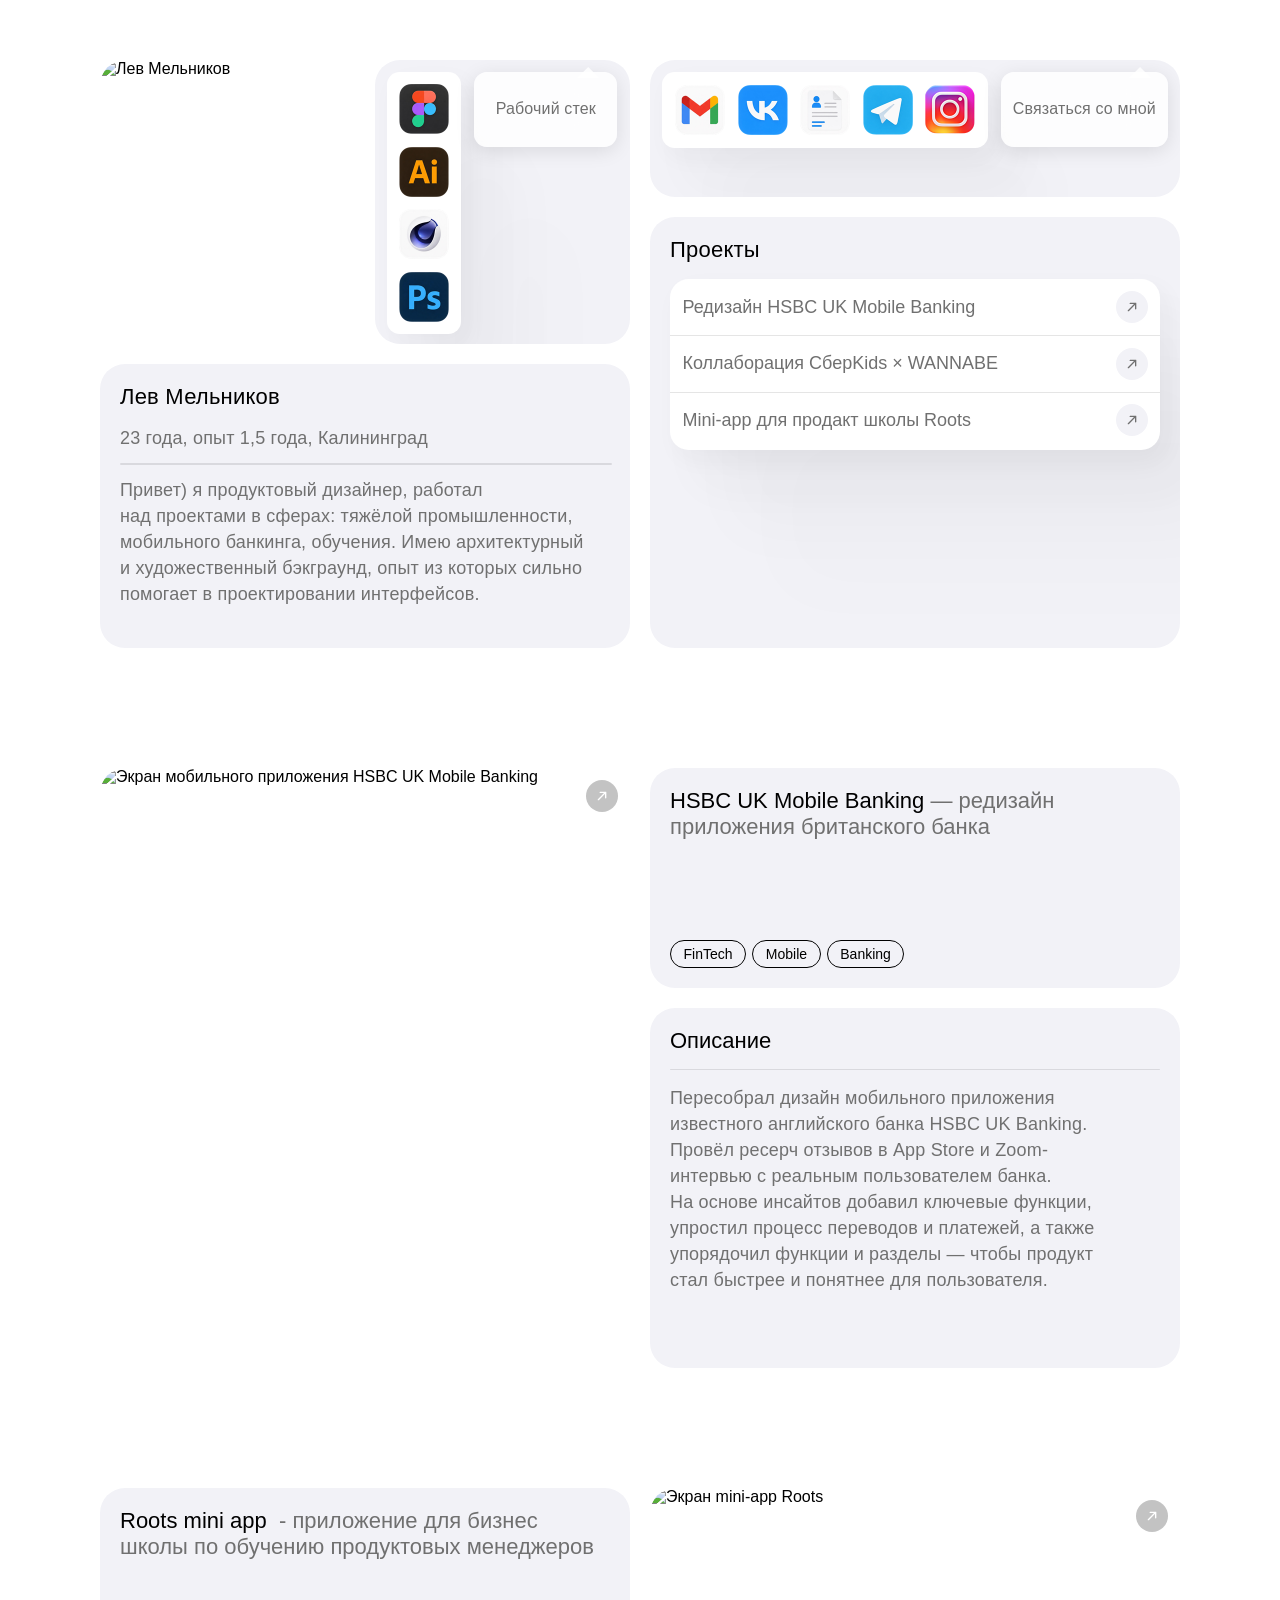
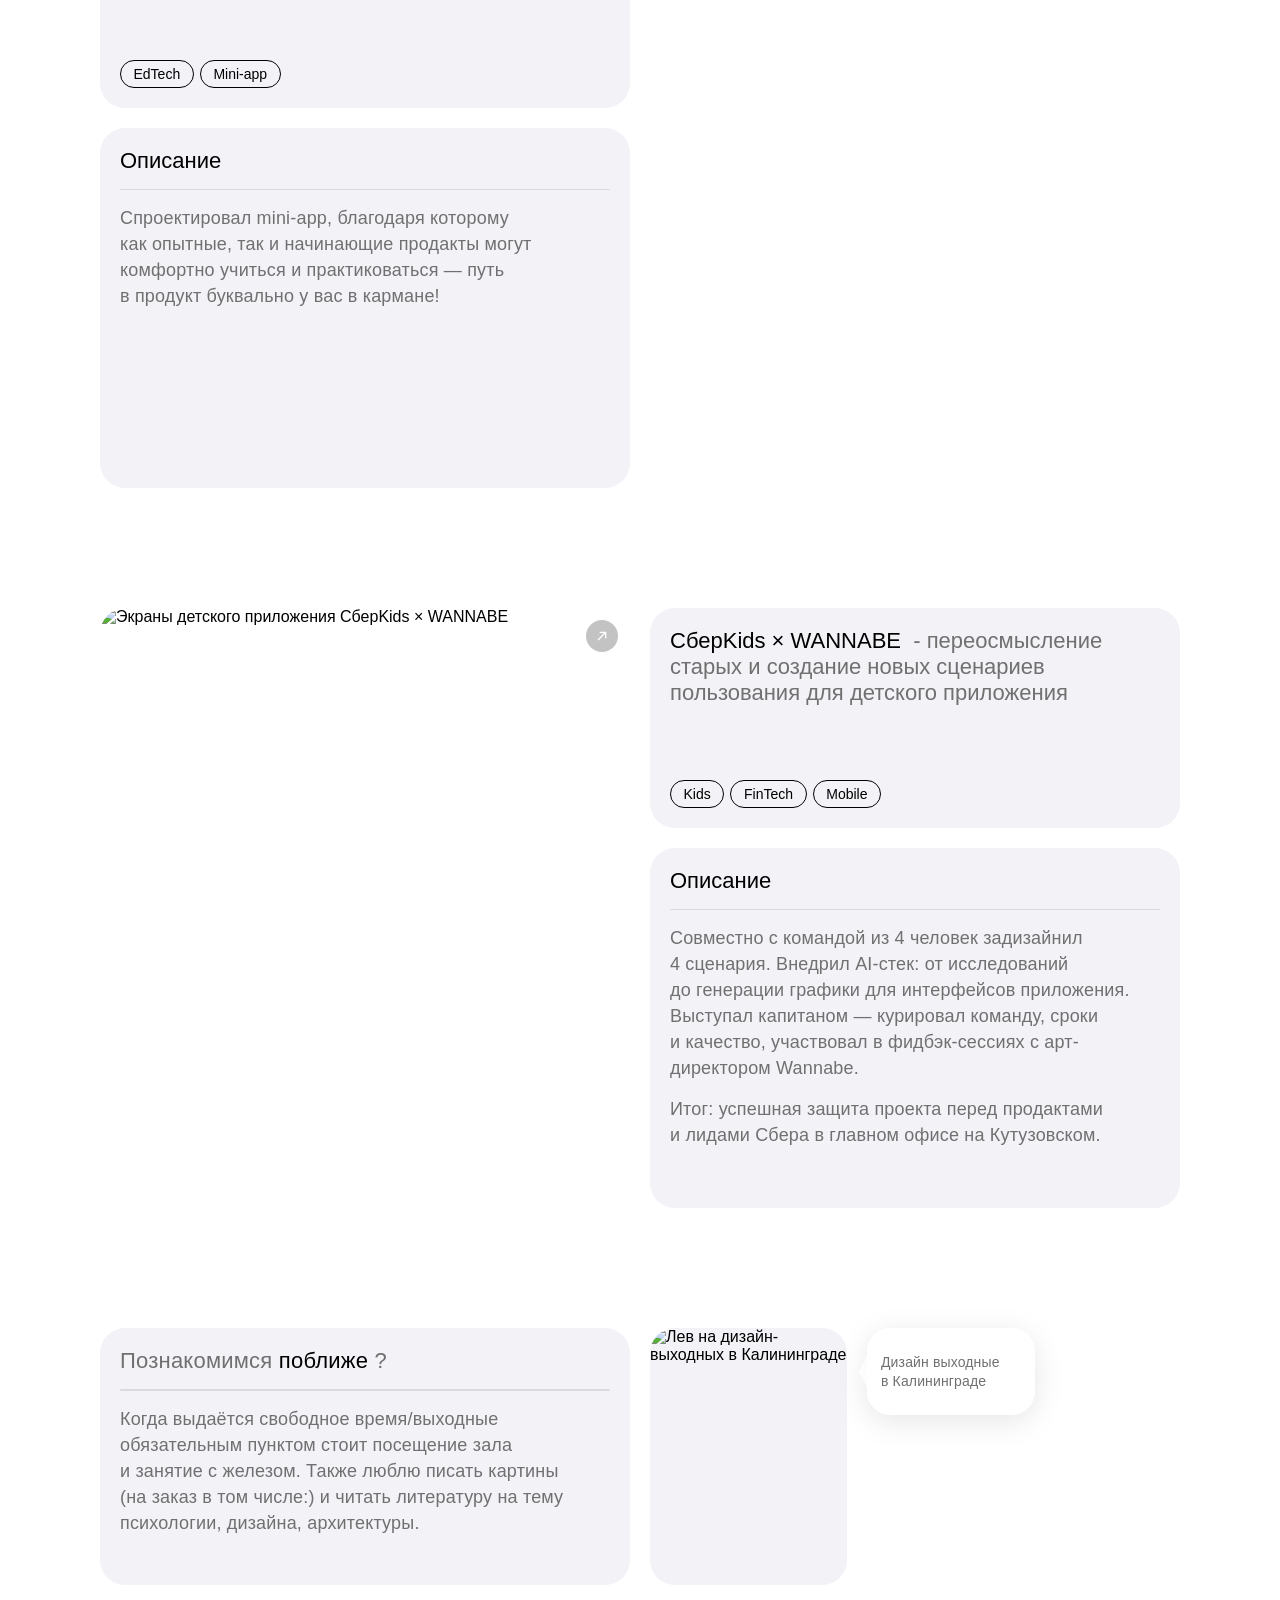
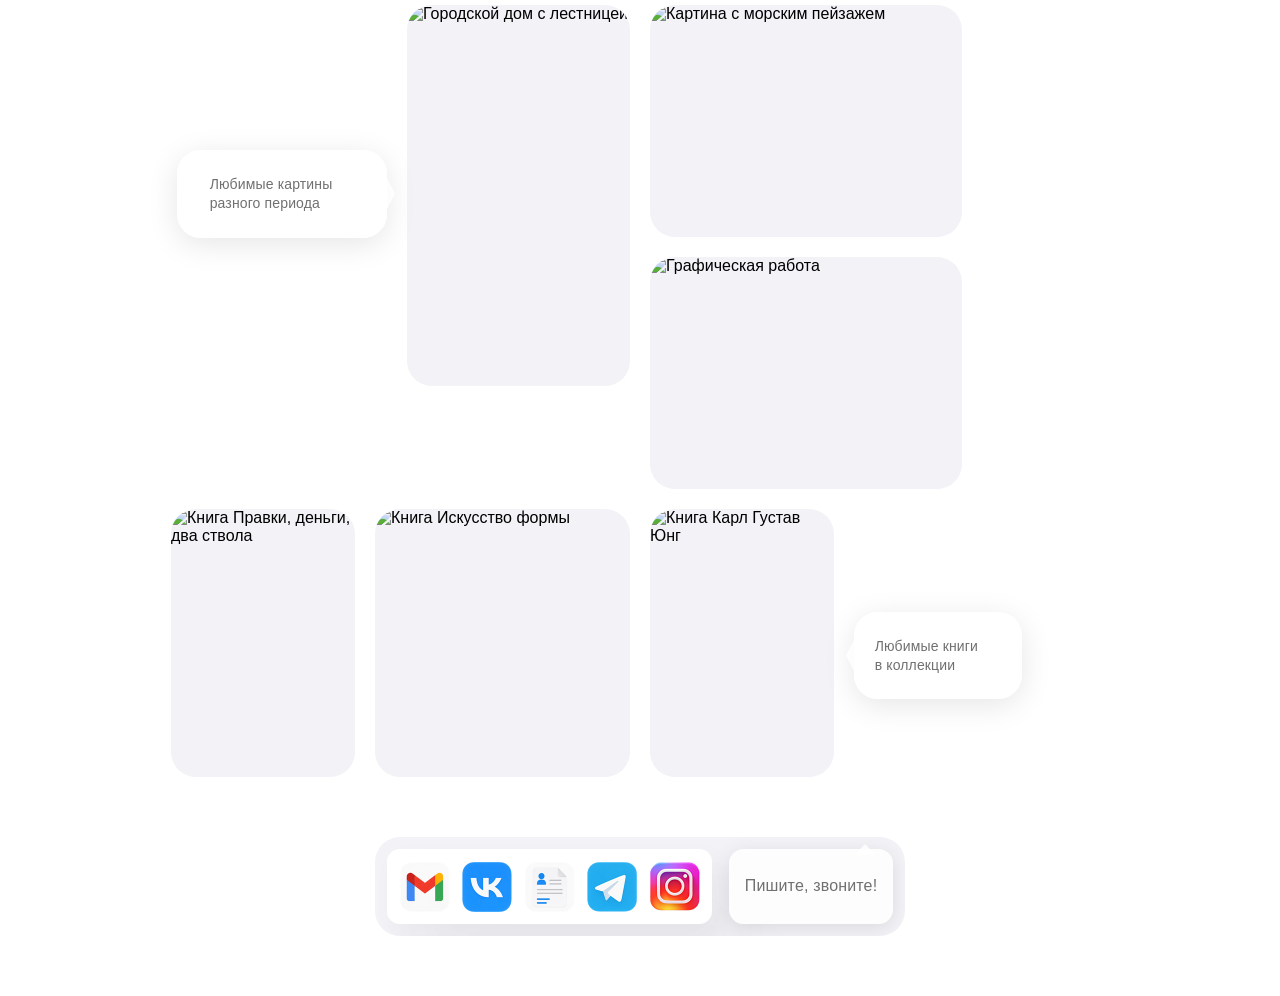
==== index.html @ 3c28c367 "Add files via upload" ====
<!doctype html>
<html lang="ru">
  <head>
    <meta charset="UTF-8" />
    <meta name="viewport" content="width=device-width, initial-scale=1.0" />
    <title>Portfolio</title>
    <link rel="stylesheet" href="styles.css?v=56" />
  </head>
  <body>
    <main class="page-shell">
      <section class="cv-block" aria-label="Главная секция портфолио">
        <div class="cv-column cv-column-left">
          <article class="photo-card" aria-label="Фото Льва Мельникова">
            <div class="photo-frame">
              <img
                src="assets/Imagemain.png"
                alt="Лев Мельников"
              />
            </div>
          </article>

          <article class="soft-card tools-card" aria-label="Рабочий стек">
            <div class="icon-stack shadow-card">
              <img class="icon-img" src="[data-uri]" alt="Figma" />
              <img class="icon-img" src="[data-uri]" alt="Adobe Illustrator" />
              <img class="icon-img" src="[data-uri]" alt="Cinema 4D" />
              <img class="icon-img" src="[data-uri]" alt="Adobe Photoshop" />
            </div>
            <div class="popover popover-tools">Рабочий стек</div>
          </article>

          <article class="soft-card bio-card">
            <h1>Лев Мельников</h1>
            <div class="bio-content">
              <p class="bio-meta">23 года, опыт 1,5 года, Калининград</p>
              <span class="divider" aria-hidden="true"></span>
              <p>
                Привет) я&nbsp;продуктовый дизайнер, работал над&nbsp;проектами
                в&nbsp;сферах: тяжёлой промышленности, мобильного банкинга,
                обучения. Имею архитектурный и&nbsp;художественный бэкграунд,
                опыт из&nbsp;которых сильно помогает в&nbsp;проектировании
                интерфейсов.
              </p>
            </div>
          </article>
        </div>

        <div class="cv-column cv-column-right">
          <article class="soft-card contacts-card" aria-label="Контакты">
            <div class="social-row shadow-card">
              <a
                class="sprite-icon sprite-gmail"
                href="https://mail.google.com/mail/u/1"
                aria-label="Gmail"
                target="_blank"
                rel="noopener noreferrer"
              >
                <img class="icon-img" src="[data-uri]" alt="" />
              </a>
              <a
                class="sprite-icon sprite-vk"
                href="https://vk.com/leonardofrozen2003"
                aria-label="VK"
                target="_blank"
                rel="noopener noreferrer"
              >
                <img class="icon-img" src="[data-uri]" alt="" />
              </a>
              <a
                class="sprite-icon sprite-cv"
                href="assets/lev-melnikov-cv.pdf?v=20260718-3"
                aria-label="CV"
                target="_blank"
                rel="noopener noreferrer"
              >
                <img class="icon-img" src="[data-uri]" alt="" />
              </a>
              <a
                class="sprite-icon sprite-telegram"
                href="https://t.me/LeonardoFrozen"
                aria-label="Telegram"
                target="_blank"
                rel="noopener noreferrer"
              >
                <img class="icon-img" src="[data-uri]" alt="" />
              </a>
              <a
                class="instagram-icon"
                href="https://www.instagram.com/leonardo_frozen03?igsh=MW1ka3NqbWczMG00eA%3D%3D&utm_source=qr"
                aria-label="Instagram"
                target="_blank"
                rel="noopener noreferrer"
              >
                <img class="icon-img" src="[data-uri]" alt="" />
              </a>
            </div>
            <div class="popover popover-contact">Связаться со мной</div>
          </article>

          <article class="soft-card projects-card">
            <h2>Проекты</h2>
            <div class="projects-list shadow-card">
              <a href="#project-hsbc" class="project-link">
                <span>Редизайн HSBC UK Mobile Banking</span>
                <span class="arrow-chip" aria-hidden="true">
                  <svg viewBox="0 0 24 24" focusable="false">
                    <path d="M8 16L16 8M10 8h6v6" />
                  </svg>
                </span>
              </a>
              <a href="#project-wannabe" class="project-link">
                <span>Коллаборация СберKids × WANNABE</span>
                <span class="arrow-chip" aria-hidden="true">
                  <svg viewBox="0 0 24 24" focusable="false">
                    <path d="M8 16L16 8M10 8h6v6" />
                  </svg>
                </span>
              </a>
              <a href="#project-roots" class="project-link">
                <span>Mini-app для продакт школы Roots</span>
                <span class="arrow-chip" aria-hidden="true">
                  <svg viewBox="0 0 24 24" focusable="false">
                    <path d="M8 16L16 8M10 8h6v6" />
                  </svg>
                </span>
              </a>
            </div>
          </article>
        </div>
      </section>

      <section class="project-block" id="project-hsbc" aria-label="Проект HSBC UK Mobile Banking">
        <a
          class="project-visual"
          href="https://www.behance.net/gallery/237575793/UXUI-design-for-mobile-banking-app"
          aria-label="Открыть проект HSBC UK Mobile Banking"
          target="_blank"
          rel="noopener noreferrer"
        >
          <img
            src="assets/image%20product%201.png"
            alt="Экран мобильного приложения HSBC UK Mobile Banking"
          />
          <span class="project-open-chip" aria-hidden="true">
            <svg viewBox="0 0 24 24" focusable="false">
              <path d="M8 16L16 8M10 8h6v6" />
            </svg>
          </span>
        </a>

        <div class="project-info-column">
          <article class="soft-card project-summary-card">
            <h2>
              <span>HSBC UK Mobile Banking</span>
              <span> — редизайн приложения британского банка</span>
            </h2>
            <div class="project-tags" aria-label="Категории проекта">
              <span>FinTech</span>
              <span>Mobile</span>
              <span>Banking</span>
            </div>
          </article>

          <article class="soft-card project-description-card">
            <h2>Описание</h2>
            <span class="divider" aria-hidden="true"></span>
            <p>
              Пересобрал дизайн мобильного приложения известного английского
              банка HSBC UK Banking. Провёл ресерч отзывов в&nbsp;App Store
              и&nbsp;Zoom-интервью с&nbsp;реальным пользователем банка.
              На&nbsp;основе инсайтов добавил ключевые функции, упростил
              процесс переводов и&nbsp;платежей, а&nbsp;также упорядочил
              функции и&nbsp;разделы&nbsp;— чтобы&nbsp;продукт стал быстрее
              и&nbsp;понятнее для&nbsp;пользователя.
            </p>
          </article>
        </div>
      </section>

      <section class="project-block project-block-reversed" id="project-roots" aria-label="Проект Roots mini app">
        <div class="project-info-column">
          <article class="soft-card project-summary-card">
            <h2>
              <span>Roots mini app</span>
              <span>&nbsp;- приложение для&nbsp;бизнес школы по&nbsp;обучению продуктовых менеджеров</span>
            </h2>
            <div class="project-tags" aria-label="Категории проекта">
              <span>EdTech</span>
              <span>Mini-app</span>
            </div>
          </article>

          <article class="soft-card project-description-card">
            <h2>Описание</h2>
            <span class="divider" aria-hidden="true"></span>
            <p>
              Спроектировал mini-app, благодаря которому как&nbsp;опытные,
              так&nbsp;и&nbsp;начинающие продакты могут комфортно учиться
              и&nbsp;практиковаться&nbsp;— путь в&nbsp;продукт буквально
              у&nbsp;вас в&nbsp;кармане!
            </p>
          </article>
        </div>

        <a
          class="project-visual"
          href="roots-project.html"
          aria-label="Открыть проект Roots mini app"
          target="_blank"
          rel="noopener noreferrer"
        >
          <img
            src="assets/image%20product%202.png"
            alt="Экран mini-app Roots"
          />
          <span class="project-open-chip" aria-hidden="true">
            <svg viewBox="0 0 24 24" focusable="false">
              <path d="M8 16L16 8M10 8h6v6" />
            </svg>
          </span>
        </a>
      </section>

      <section class="project-block" id="project-wannabe" aria-label="Проект СберKids × WANNABE">
        <a
          class="project-visual project-visual-cropped"
          href="https://www.behance.net/gallery/248340277/Prodlenka-II-sberKids"
          aria-label="Открыть проект СберKids × WANNABE"
          target="_blank"
          rel="noopener noreferrer"
        >
          <img
            src="assets/image%20product%203.png"
            alt="Экраны детского приложения СберKids × WANNABE"
          />
          <span class="project-open-chip" aria-hidden="true">
            <svg viewBox="0 0 24 24" focusable="false">
              <path d="M8 16L16 8M10 8h6v6" />
            </svg>
          </span>
        </a>

        <div class="project-info-column">
          <article class="soft-card project-summary-card">
            <h2>
              <span>СберKids × WANNABE</span>
              <span>&nbsp;- переосмысление старых и&nbsp;создание новых сценариев пользования для&nbsp;детского приложения</span>
            </h2>
            <div class="project-tags" aria-label="Категории проекта">
              <span>Kids</span>
              <span>FinTech</span>
              <span>Mobile</span>
            </div>
          </article>

          <article class="soft-card project-description-card project-description-card-wide">
            <h2>Описание</h2>
            <span class="divider" aria-hidden="true"></span>
            <p>
              Совместно с&nbsp;командой из&nbsp;4&nbsp;человек задизайнил
              4&nbsp;сценария. Внедрил AI-стек: от&nbsp;исследований
              до&nbsp;генерации графики для&nbsp;интерфейсов приложения.
              Выступал капитаном&nbsp;— курировал команду, сроки
              и&nbsp;качество, участвовал в&nbsp;фидбэк-сессиях
              с&nbsp;арт-директором Wannabe.
            </p>
            <p>
              Итог: успешная защита проекта перед&nbsp;продактами
              и&nbsp;лидами Сбера в&nbsp;главном офисе на&nbsp;Кутузовском.
            </p>
          </article>
        </div>
      </section>

      <section class="about-block" aria-label="Обо мне">
        <article class="soft-card about-text-card">
          <h2>
            <span>Познакомимся </span><span>поближе</span><span> ?</span>
          </h2>
          <span class="divider" aria-hidden="true"></span>
          <p>
            Когда выдаётся свободное время/выходные обязательным пунктом стоит
            посещение зала и&nbsp;занятие с&nbsp;железом. Также&nbsp;люблю
            писать картины (на&nbsp;заказ в&nbsp;том&nbsp;числе:) и&nbsp;читать
            литературу на&nbsp;тему психологии, дизайна, архитектуры.
          </p>
        </article>

        <figure class="about-photo about-photo-event">
          <img
            src="assets/image1.png"
            alt="Лев на дизайн-выходных в Калининграде"
          />
        </figure>
        <figure class="about-photo about-photo-book-orange">
          <img
            src="assets/image7.png"
            alt="Книга Правки, деньги, два ствола"
          />
        </figure>
        <figure class="about-photo about-photo-book-jung">
          <img
            src="assets/image5.png"
            alt="Книга Карл Густав Юнг"
          />
        </figure>
        <figure class="about-photo about-photo-book-form">
          <img
            src="assets/image6.png"
            alt="Книга Искусство формы"
          />
        </figure>
        <figure class="about-photo about-photo-painting-blue">
          <img
            src="assets/image3.png"
            alt="Картина с морским пейзажем"
          />
        </figure>
        <figure class="about-photo about-photo-drawing">
          <img
            src="assets/image4.png"
            alt="Графическая работа"
          />
        </figure>
        <figure class="about-photo about-photo-house">
          <img
            src="assets/image2.png"
            alt="Городской дом с лестницей"
          />
        </figure>

        <div class="about-callout about-callout-event">
          <p>Дизайн выходные</p>
          <p>в&nbsp;Калининграде</p>
        </div>
        <div class="about-callout about-callout-paintings">
          <p>Любимые картины</p>
          <p>разного периода</p>
        </div>
        <div class="about-callout about-callout-books">
          <p>Любимые книги</p>
          <p>в&nbsp;коллекции</p>
        </div>

        <div class="about-contact-bar soft-card">
          <div class="about-social-row shadow-card">
            <a
              class="sprite-icon sprite-gmail"
              href="https://mail.google.com/mail/u/1"
              aria-label="Gmail"
              target="_blank"
              rel="noopener noreferrer"
            >
              <img class="icon-img" src="[data-uri]" alt="" />
            </a>
            <a
              class="sprite-icon sprite-vk"
              href="https://vk.com/leonardofrozen2003"
              aria-label="VK"
              target="_blank"
              rel="noopener noreferrer"
            >
              <img class="icon-img" src="[data-uri]" alt="" />
            </a>
            <a
              class="sprite-icon sprite-cv"
              href="assets/lev-melnikov-cv.pdf?v=20260718-3"
              aria-label="CV"
              target="_blank"
              rel="noopener noreferrer"
            >
              <img class="icon-img" src="[data-uri]" alt="" />
            </a>
            <a
              class="sprite-icon sprite-telegram"
              href="https://t.me/LeonardoFrozen"
              aria-label="Telegram"
              target="_blank"
              rel="noopener noreferrer"
            >
              <img class="icon-img" src="[data-uri]" alt="" />
            </a>
            <a
              class="instagram-icon"
              href="https://www.instagram.com/leonardo_frozen03?igsh=MW1ka3NqbWczMG00eA%3D%3D&utm_source=qr"
              aria-label="Instagram"
              target="_blank"
              rel="noopener noreferrer"
            >
              <img class="icon-img" src="[data-uri]" alt="" />
            </a>
          </div>
          <div class="popover about-contact-popover">Пишите, звоните!</div>
        </div>
      </section>
    </main>
  </body>
</html>
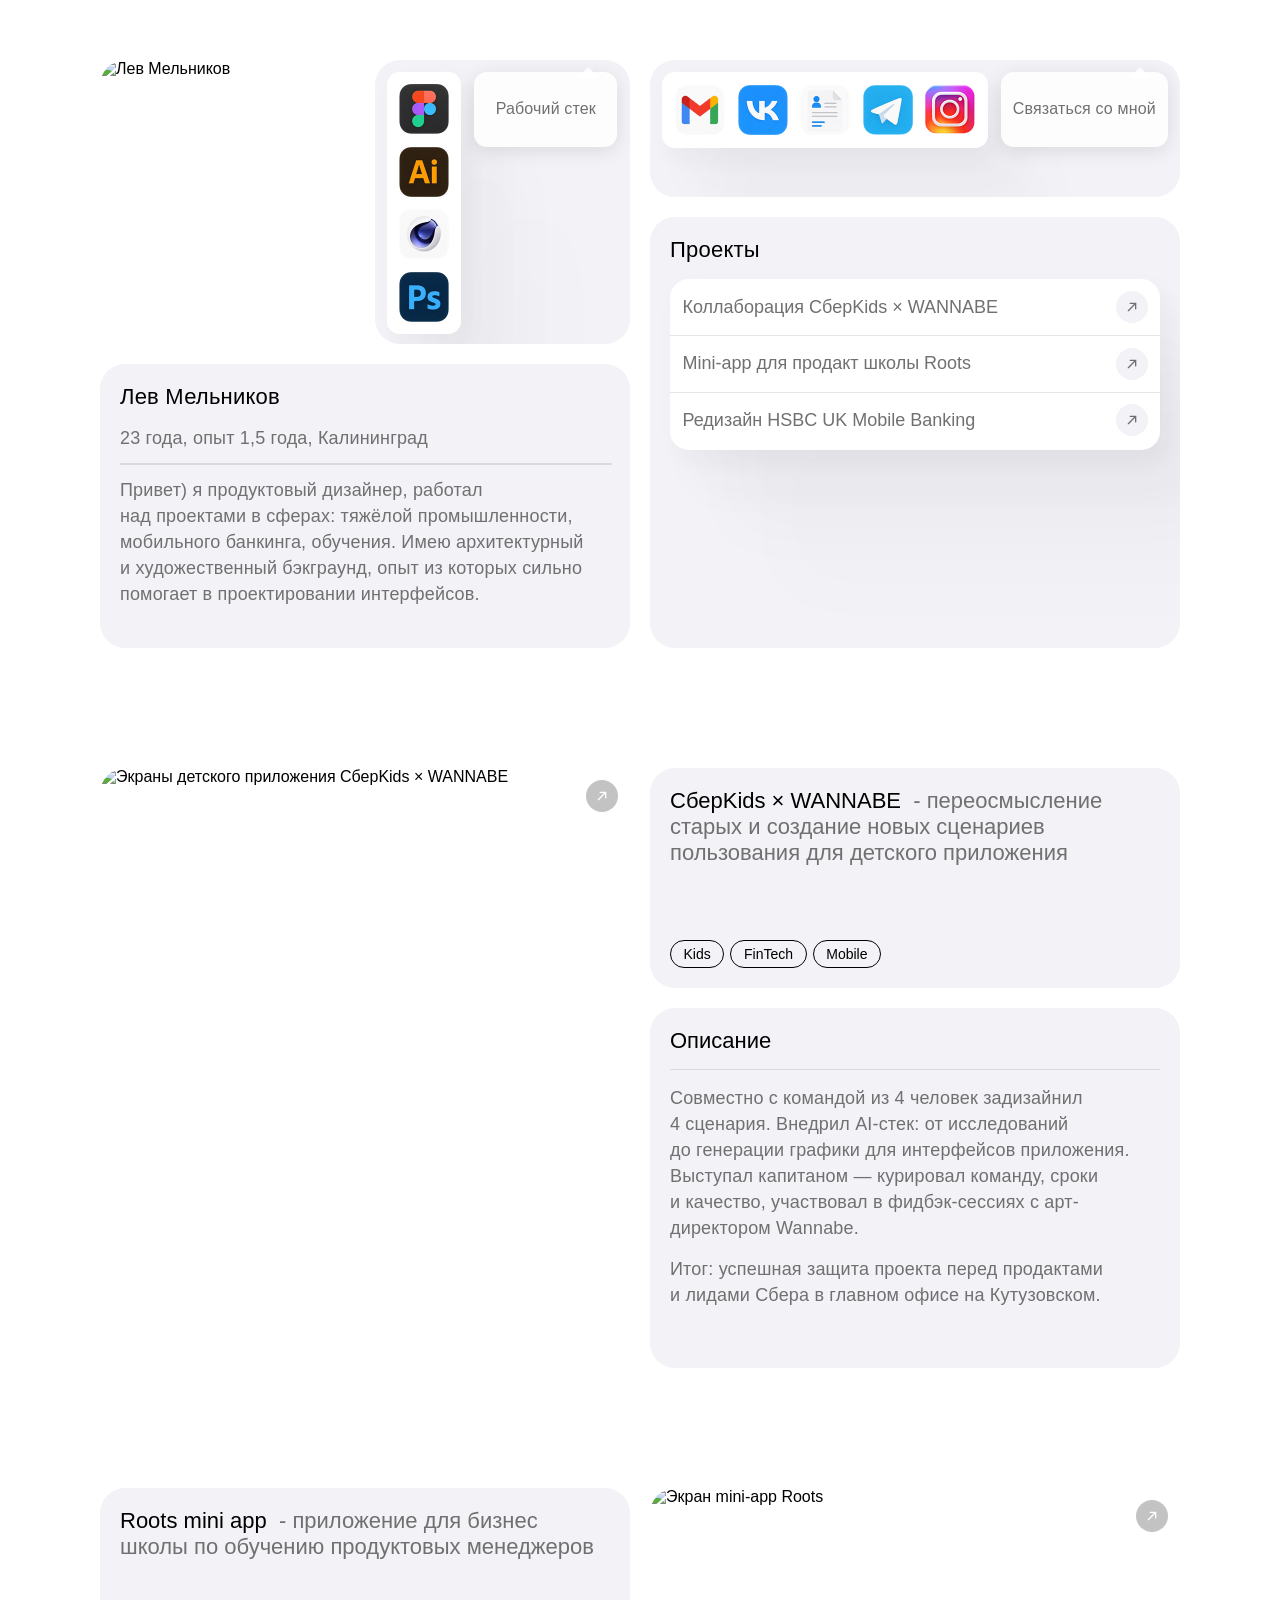
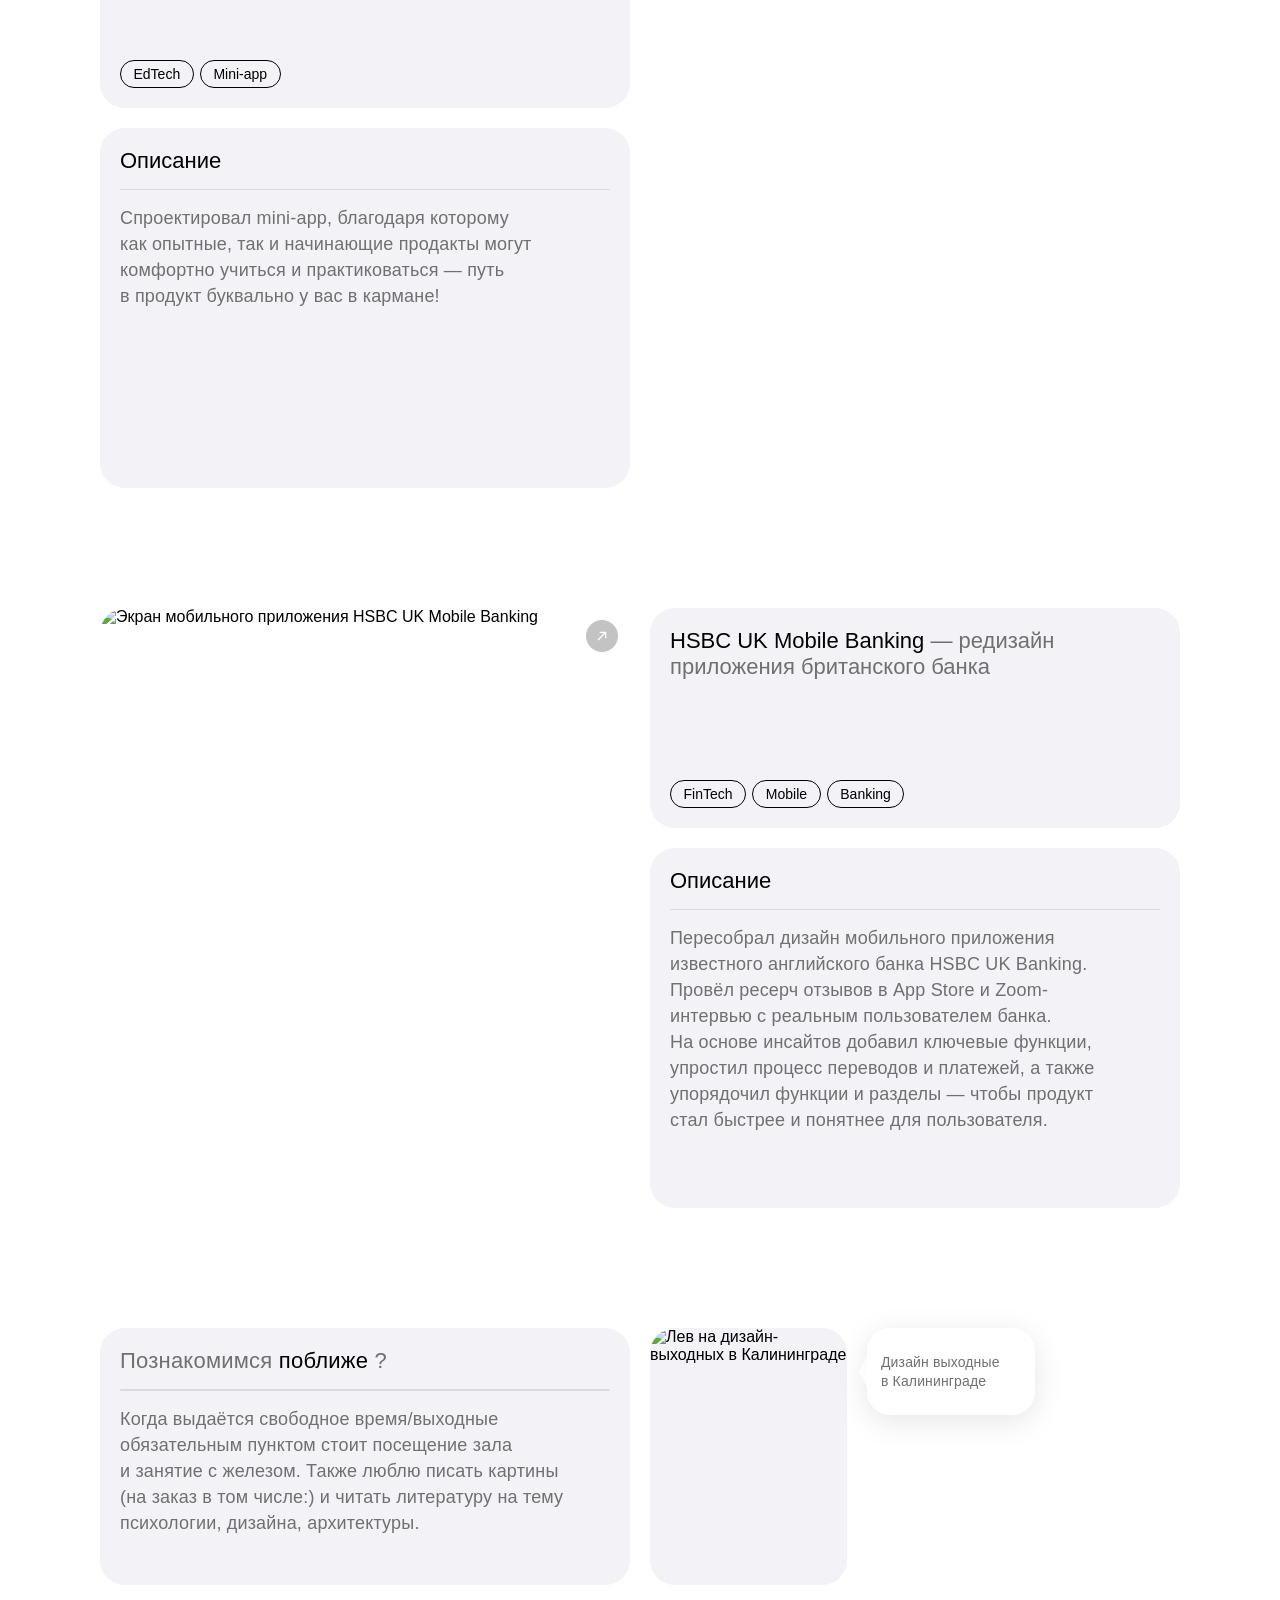
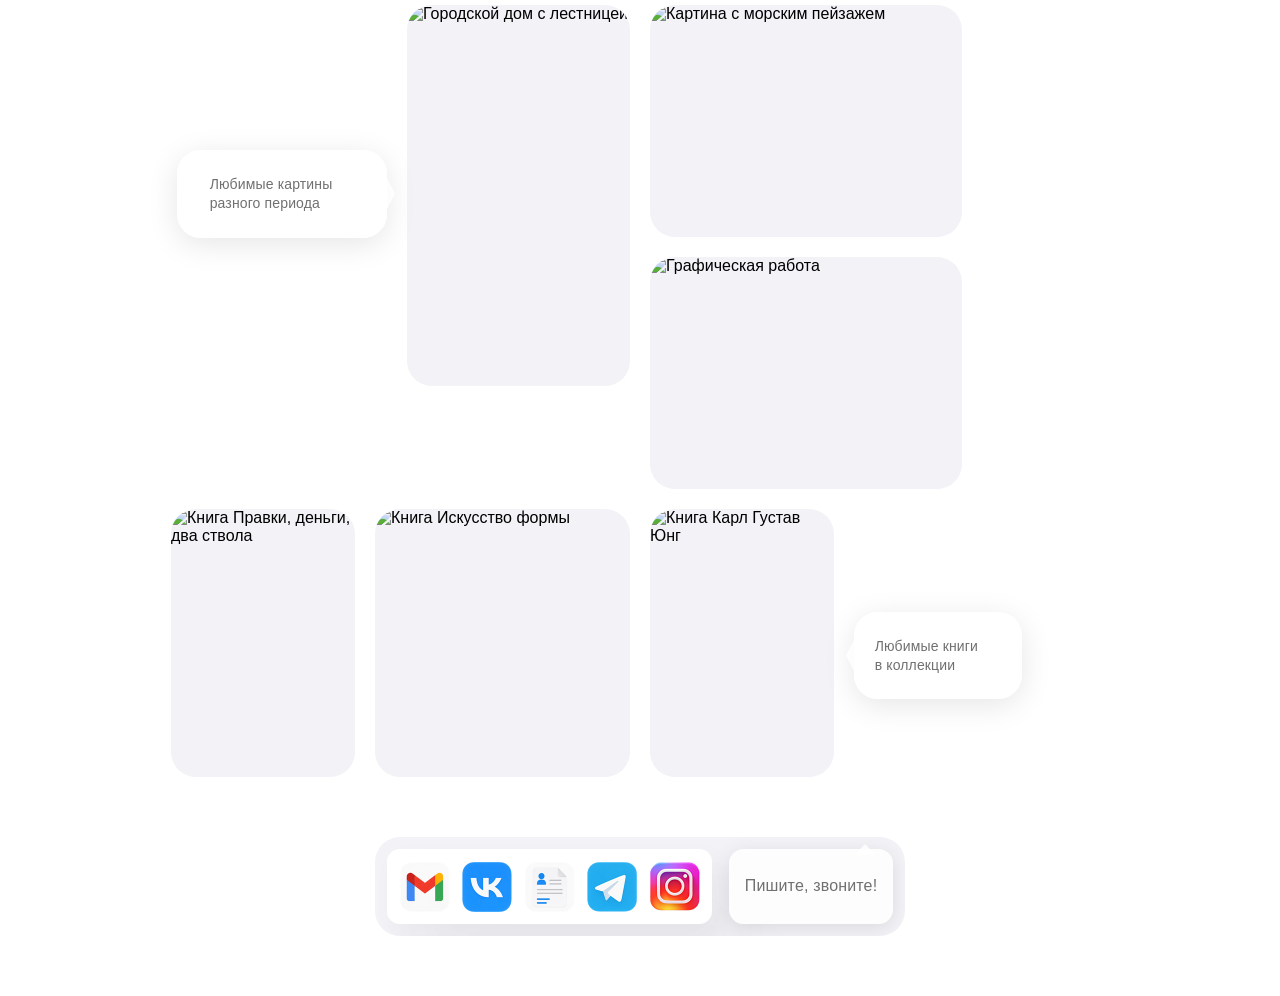
==== commit 1e5890b8: "Add files via upload" ====
--- a/index.html
+++ b/index.html
@@ -68,7 +68,7 @@
               </a>
               <a
                 class="sprite-icon sprite-cv"
-                href="assets/lev-melnikov-cv.pdf?v=20260718-3"
+                href="assets/lev-melnikov-cv.pdf?v=20260720-1"
                 aria-label="CV"
                 target="_blank"
                 rel="noopener noreferrer"
@@ -100,6 +100,22 @@
           <article class="soft-card projects-card">
             <h2>Проекты</h2>
             <div class="projects-list shadow-card">
+              <a href="#project-wannabe" class="project-link">
+                <span>Коллаборация СберKids × WANNABE</span>
+                <span class="arrow-chip" aria-hidden="true">
+                  <svg viewBox="0 0 24 24" focusable="false">
+                    <path d="M8 16L16 8M10 8h6v6" />
+                  </svg>
+                </span>
+              </a>
+              <a href="#project-roots" class="project-link">
+                <span>Mini-app для продакт школы Roots</span>
+                <span class="arrow-chip" aria-hidden="true">
+                  <svg viewBox="0 0 24 24" focusable="false">
+                    <path d="M8 16L16 8M10 8h6v6" />
+                  </svg>
+                </span>
+              </a>
               <a href="#project-hsbc" class="project-link">
                 <span>Редизайн HSBC UK Mobile Banking</span>
                 <span class="arrow-chip" aria-hidden="true">
@@ -108,117 +124,9 @@
                   </svg>
                 </span>
               </a>
-              <a href="#project-wannabe" class="project-link">
-                <span>Коллаборация СберKids × WANNABE</span>
-                <span class="arrow-chip" aria-hidden="true">
-                  <svg viewBox="0 0 24 24" focusable="false">
-                    <path d="M8 16L16 8M10 8h6v6" />
-                  </svg>
-                </span>
-              </a>
-              <a href="#project-roots" class="project-link">
-                <span>Mini-app для продакт школы Roots</span>
-                <span class="arrow-chip" aria-hidden="true">
-                  <svg viewBox="0 0 24 24" focusable="false">
-                    <path d="M8 16L16 8M10 8h6v6" />
-                  </svg>
-                </span>
-              </a>
-            </div>
-          </article>
-        </div>
-      </section>
-
-      <section class="project-block" id="project-hsbc" aria-label="Проект HSBC UK Mobile Banking">
-        <a
-          class="project-visual"
-          href="https://www.behance.net/gallery/237575793/UXUI-design-for-mobile-banking-app"
-          aria-label="Открыть проект HSBC UK Mobile Banking"
-          target="_blank"
-          rel="noopener noreferrer"
-        >
-          <img
-            src="assets/image%20product%201.png"
-            alt="Экран мобильного приложения HSBC UK Mobile Banking"
-          />
-          <span class="project-open-chip" aria-hidden="true">
-            <svg viewBox="0 0 24 24" focusable="false">
-              <path d="M8 16L16 8M10 8h6v6" />
-            </svg>
-          </span>
-        </a>
-
-        <div class="project-info-column">
-          <article class="soft-card project-summary-card">
-            <h2>
-              <span>HSBC UK Mobile Banking</span>
-              <span> — редизайн приложения британского банка</span>
-            </h2>
-            <div class="project-tags" aria-label="Категории проекта">
-              <span>FinTech</span>
-              <span>Mobile</span>
-              <span>Banking</span>
-            </div>
-          </article>
-
-          <article class="soft-card project-description-card">
-            <h2>Описание</h2>
-            <span class="divider" aria-hidden="true"></span>
-            <p>
-              Пересобрал дизайн мобильного приложения известного английского
-              банка HSBC UK Banking. Провёл ресерч отзывов в&nbsp;App Store
-              и&nbsp;Zoom-интервью с&nbsp;реальным пользователем банка.
-              На&nbsp;основе инсайтов добавил ключевые функции, упростил
-              процесс переводов и&nbsp;платежей, а&nbsp;также упорядочил
-              функции и&nbsp;разделы&nbsp;— чтобы&nbsp;продукт стал быстрее
-              и&nbsp;понятнее для&nbsp;пользователя.
-            </p>
-          </article>
-        </div>
-      </section>
-
-      <section class="project-block project-block-reversed" id="project-roots" aria-label="Проект Roots mini app">
-        <div class="project-info-column">
-          <article class="soft-card project-summary-card">
-            <h2>
-              <span>Roots mini app</span>
-              <span>&nbsp;- приложение для&nbsp;бизнес школы по&nbsp;обучению продуктовых менеджеров</span>
-            </h2>
-            <div class="project-tags" aria-label="Категории проекта">
-              <span>EdTech</span>
-              <span>Mini-app</span>
-            </div>
-          </article>
-
-          <article class="soft-card project-description-card">
-            <h2>Описание</h2>
-            <span class="divider" aria-hidden="true"></span>
-            <p>
-              Спроектировал mini-app, благодаря которому как&nbsp;опытные,
-              так&nbsp;и&nbsp;начинающие продакты могут комфортно учиться
-              и&nbsp;практиковаться&nbsp;— путь в&nbsp;продукт буквально
-              у&nbsp;вас в&nbsp;кармане!
-            </p>
-          </article>
-        </div>
-
-        <a
-          class="project-visual"
-          href="roots-project.html"
-          aria-label="Открыть проект Roots mini app"
-          target="_blank"
-          rel="noopener noreferrer"
-        >
-          <img
-            src="assets/image%20product%202.png"
-            alt="Экран mini-app Roots"
-          />
-          <span class="project-open-chip" aria-hidden="true">
-            <svg viewBox="0 0 24 24" focusable="false">
-              <path d="M8 16L16 8M10 8h6v6" />
-            </svg>
-          </span>
-        </a>
+            </div>
+          </article>
+        </div>
       </section>
 
       <section class="project-block" id="project-wannabe" aria-label="Проект СберKids × WANNABE">
@@ -272,6 +180,98 @@
         </div>
       </section>
 
+      <section class="project-block project-block-reversed" id="project-roots" aria-label="Проект Roots mini app">
+        <div class="project-info-column">
+          <article class="soft-card project-summary-card">
+            <h2>
+              <span>Roots mini app</span>
+              <span>&nbsp;- приложение для&nbsp;бизнес школы по&nbsp;обучению продуктовых менеджеров</span>
+            </h2>
+            <div class="project-tags" aria-label="Категории проекта">
+              <span>EdTech</span>
+              <span>Mini-app</span>
+            </div>
+          </article>
+
+          <article class="soft-card project-description-card">
+            <h2>Описание</h2>
+            <span class="divider" aria-hidden="true"></span>
+            <p>
+              Спроектировал mini-app, благодаря которому как&nbsp;опытные,
+              так&nbsp;и&nbsp;начинающие продакты могут комфортно учиться
+              и&nbsp;практиковаться&nbsp;— путь в&nbsp;продукт буквально
+              у&nbsp;вас в&nbsp;кармане!
+            </p>
+          </article>
+        </div>
+
+        <a
+          class="project-visual"
+          href="roots-project.html"
+          aria-label="Открыть проект Roots mini app"
+          target="_blank"
+          rel="noopener noreferrer"
+        >
+          <img
+            src="assets/image%20product%202.png"
+            alt="Экран mini-app Roots"
+          />
+          <span class="project-open-chip" aria-hidden="true">
+            <svg viewBox="0 0 24 24" focusable="false">
+              <path d="M8 16L16 8M10 8h6v6" />
+            </svg>
+          </span>
+        </a>
+      </section>
+
+      <section class="project-block" id="project-hsbc" aria-label="Проект HSBC UK Mobile Banking">
+        <a
+          class="project-visual"
+          href="https://www.behance.net/gallery/237575793/UXUI-design-for-mobile-banking-app"
+          aria-label="Открыть проект HSBC UK Mobile Banking"
+          target="_blank"
+          rel="noopener noreferrer"
+        >
+          <img
+            src="assets/image%20product%201.png"
+            alt="Экран мобильного приложения HSBC UK Mobile Banking"
+          />
+          <span class="project-open-chip" aria-hidden="true">
+            <svg viewBox="0 0 24 24" focusable="false">
+              <path d="M8 16L16 8M10 8h6v6" />
+            </svg>
+          </span>
+        </a>
+
+        <div class="project-info-column">
+          <article class="soft-card project-summary-card">
+            <h2>
+              <span>HSBC UK Mobile Banking</span>
+              <span> — редизайн приложения британского банка</span>
+            </h2>
+            <div class="project-tags" aria-label="Категории проекта">
+              <span>FinTech</span>
+              <span>Mobile</span>
+              <span>Banking</span>
+            </div>
+          </article>
+
+          <article class="soft-card project-description-card">
+            <h2>Описание</h2>
+            <span class="divider" aria-hidden="true"></span>
+            <p>
+              Пересобрал дизайн мобильного приложения известного английского
+              банка HSBC UK Banking. Провёл ресерч отзывов в&nbsp;App Store
+              и&nbsp;Zoom-интервью с&nbsp;реальным пользователем банка.
+              На&nbsp;основе инсайтов добавил ключевые функции, упростил
+              процесс переводов и&nbsp;платежей, а&nbsp;также упорядочил
+              функции и&nbsp;разделы&nbsp;— чтобы&nbsp;продукт стал быстрее
+              и&nbsp;понятнее для&nbsp;пользователя.
+            </p>
+          </article>
+        </div>
+      </section>
+
       <section class="about-block" aria-label="Обо мне">
         <article class="soft-card about-text-card">
           <h2>
@@ -364,7 +364,7 @@
             </a>
             <a
               class="sprite-icon sprite-cv"
-              href="assets/lev-melnikov-cv.pdf?v=20260718-3"
+              href="assets/lev-melnikov-cv.pdf?v=20260720-1"
               aria-label="CV"
               target="_blank"
               rel="noopener noreferrer"
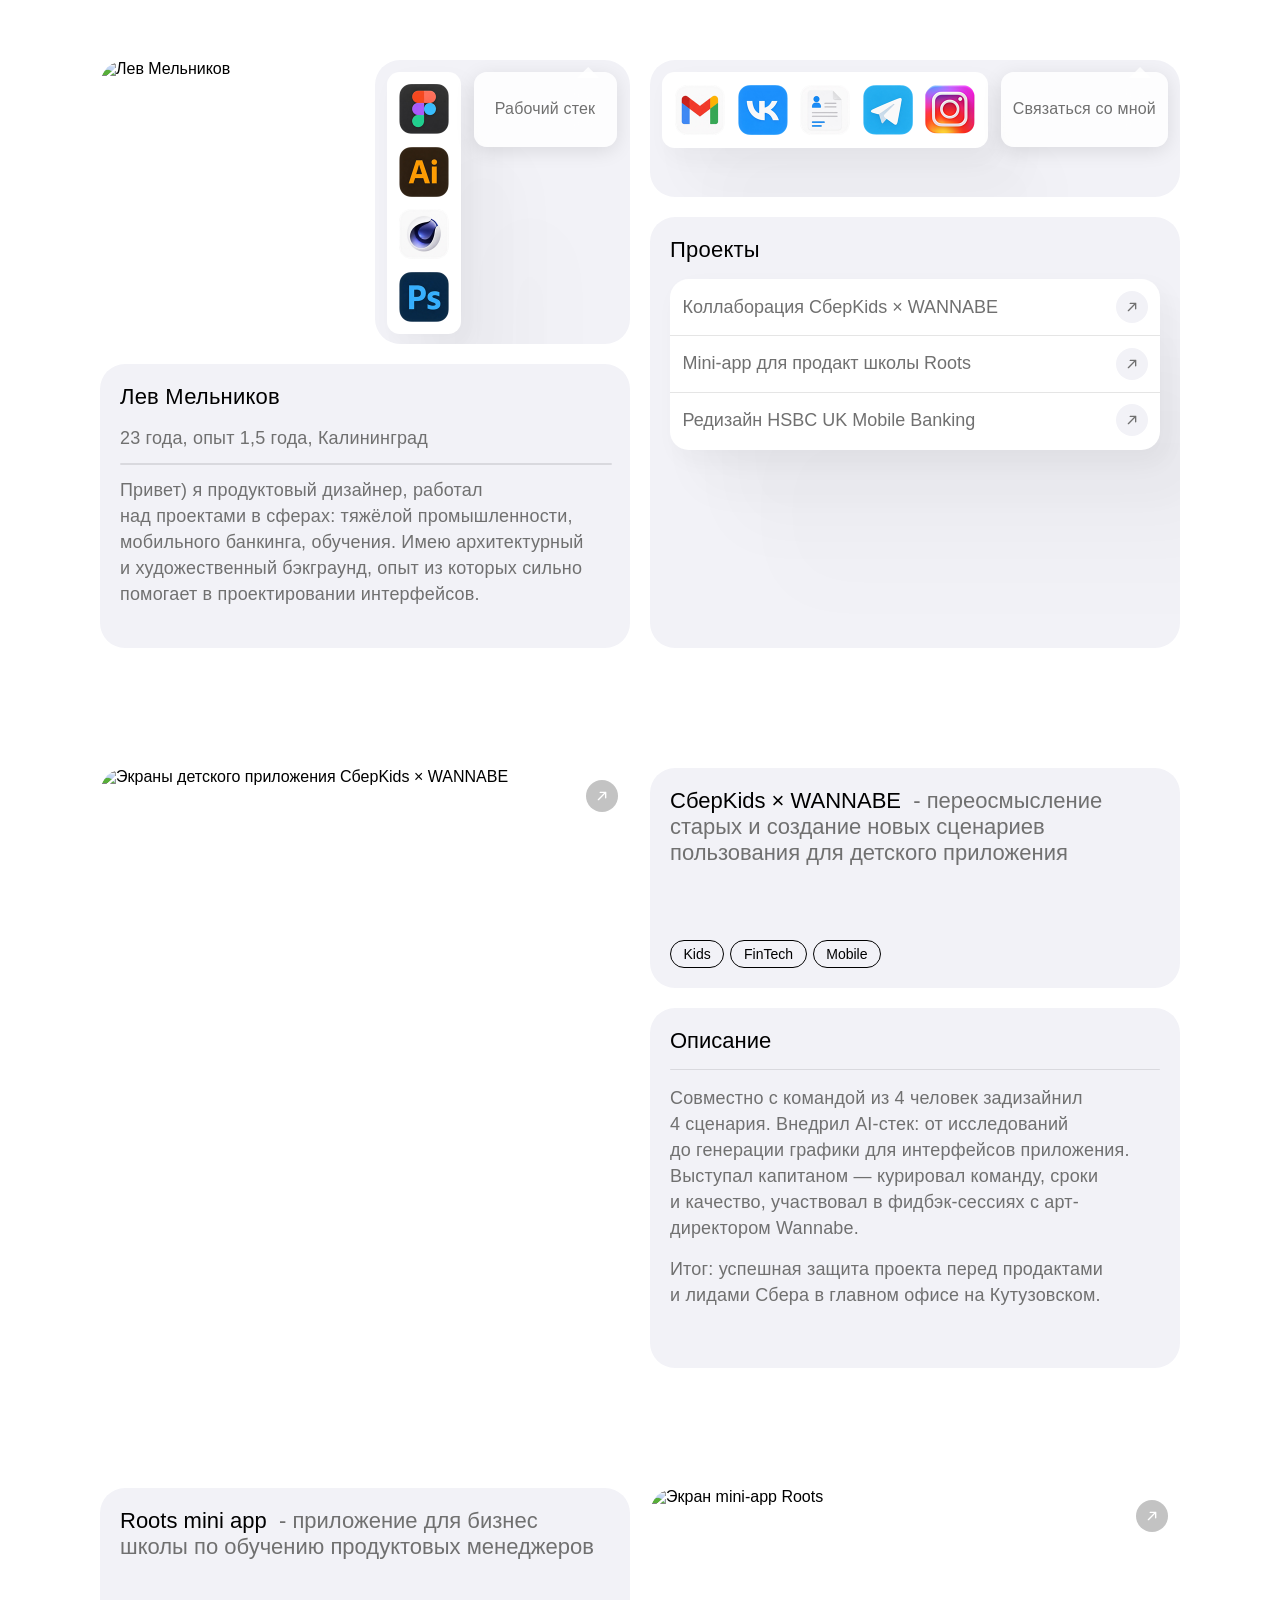
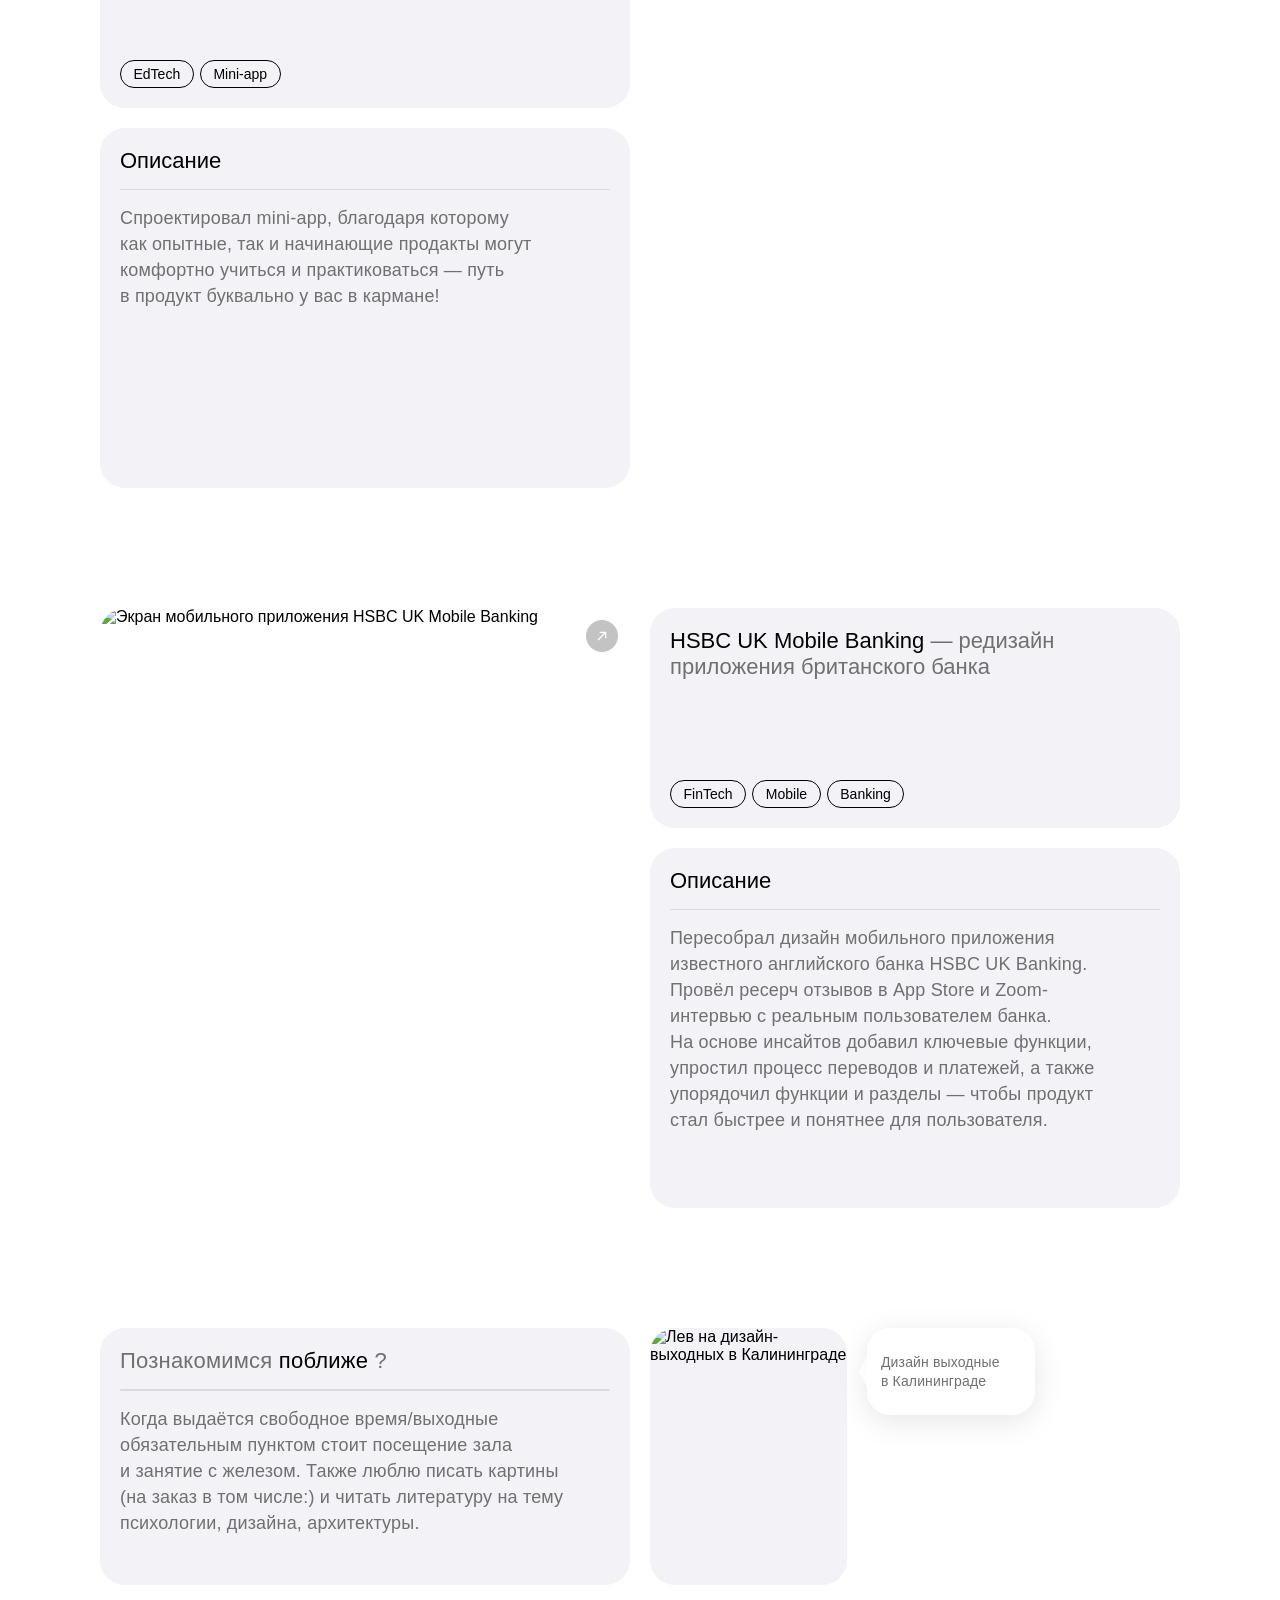
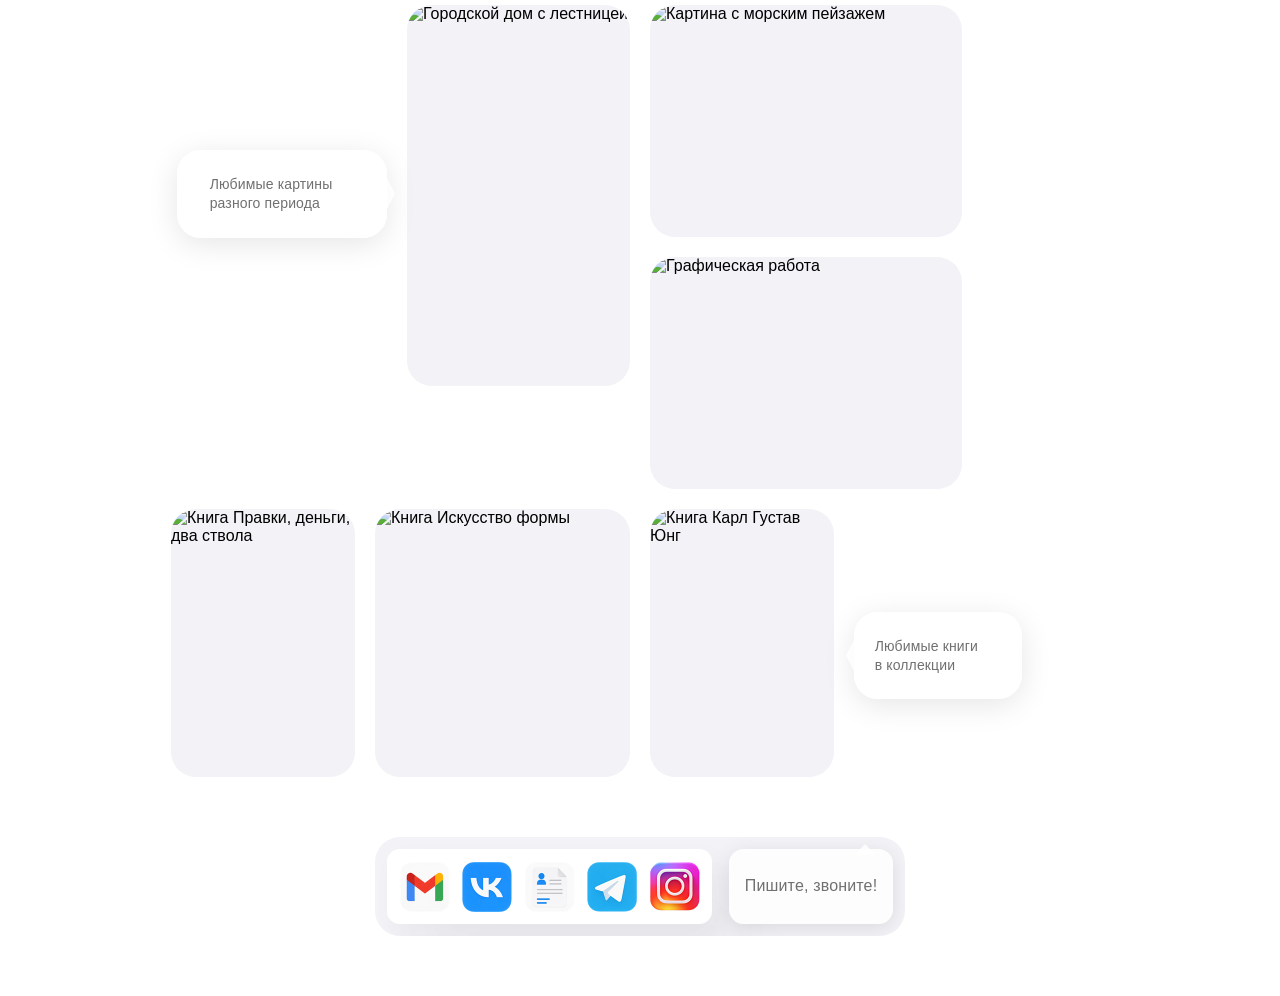
==== commit 1100548f: "Add files via upload" ====
--- a/index.html
+++ b/index.html
@@ -4,7 +4,7 @@
     <meta charset="UTF-8" />
     <meta name="viewport" content="width=device-width, initial-scale=1.0" />
     <title>Portfolio</title>
-    <link rel="stylesheet" href="styles.css?v=56" />
+    <link rel="stylesheet" href="styles.css?v=90" />
   </head>
   <body>
     <main class="page-shell">
@@ -227,7 +227,7 @@
       <section class="project-block" id="project-hsbc" aria-label="Проект HSBC UK Mobile Banking">
         <a
           class="project-visual"
-          href="https://www.behance.net/gallery/237575793/UXUI-design-for-mobile-banking-app"
+          href="hsbc-project.html"
           aria-label="Открыть проект HSBC UK Mobile Banking"
           target="_blank"
           rel="noopener noreferrer"
--- a/styles.css
+++ b/styles.css
@@ -1,3 +1,35 @@
+@font-face {
+  font-family: "Outfit";
+  font-style: normal;
+  font-weight: 400;
+  font-display: swap;
+  src: url("assets/fonts/outfit-regular.ttf") format("truetype");
+}
+
+@font-face {
+  font-family: "Outfit";
+  font-style: normal;
+  font-weight: 500;
+  font-display: swap;
+  src: url("assets/fonts/outfit-medium.ttf") format("truetype");
+}
+
+@font-face {
+  font-family: "Inter";
+  font-style: normal;
+  font-weight: 400;
+  font-display: swap;
+  src: url("assets/fonts/inter-regular.ttf") format("truetype");
+}
+
+@font-face {
+  font-family: "Inter";
+  font-style: normal;
+  font-weight: 500;
+  font-display: swap;
+  src: url("assets/fonts/inter-medium.ttf") format("truetype");
+}
+
 :root {
   --surface: #f2f2f7;
   --line: rgba(0, 0, 0, 0.1);
@@ -3021,6 +3053,2190 @@
   line-height: normal;
 }
 
+.hsbc-case-page {
+  --case-bg: #fff;
+}
+
+.hsbc-case-shell {
+  width: 100%;
+  display: flex;
+  flex-direction: column;
+  gap: max(27.86px, 7.143vw);
+}
+
+.hsbc-cover-section {
+  position: relative;
+  width: 100%;
+  aspect-ratio: 1400 / 838;
+  overflow: hidden;
+  background: #eee;
+  color: #c51925;
+  font-family: "Outfit", "SF Pro Display", "SF Pro Text", -apple-system, BlinkMacSystemFont,
+    "Segoe UI", sans-serif;
+}
+
+.hsbc-cover-coins,
+.hsbc-cover-title,
+.hsbc-cover-phone {
+  position: absolute;
+}
+
+.hsbc-cover-coins {
+  top: -22.673%;
+  left: 1.4286%;
+  width: 94.214%;
+  height: 190.897%;
+  display: flex;
+  align-items: center;
+  justify-content: center;
+  pointer-events: none;
+}
+
+.hsbc-cover-coins-inner {
+  width: 84.526%;
+  height: 90.603%;
+  transform: rotate(8.6deg);
+  transform-origin: center;
+}
+
+.hsbc-cover-coins img,
+.hsbc-cover-screen,
+.hsbc-cover-phone-frame {
+  display: block;
+  width: 100%;
+  height: 100%;
+  max-width: none;
+}
+
+.hsbc-cover-coins img,
+.hsbc-cover-screen {
+  object-fit: cover;
+}
+
+.hsbc-cover-title {
+  z-index: 2;
+  display: flex;
+  flex-direction: column;
+  align-items: center;
+  margin: 0;
+  color: #c51925;
+  font-size: max(33.43px, 8.571vw);
+  font-weight: 400;
+  line-height: 0.8;
+  letter-spacing: 0;
+  text-align: center;
+}
+
+.hsbc-cover-title-left {
+  top: 33.771%;
+  left: 7.357%;
+  width: 22%;
+}
+
+.hsbc-cover-title-right {
+  top: 34.964%;
+  left: 63.786%;
+  width: 28.857%;
+}
+
+.hsbc-cover-phone {
+  z-index: 3;
+  top: 7.3986%;
+  left: 38.7143%;
+  width: 22.8571%;
+  height: 77.9768%;
+  margin: 0;
+  overflow: hidden;
+}
+
+.hsbc-cover-screen {
+  position: absolute;
+  z-index: 1;
+  top: 1.5304%;
+  left: 4.6875%;
+  width: 90.9375%;
+  height: 96.637%;
+}
+
+.hsbc-cover-phone-frame {
+  position: absolute;
+  z-index: 2;
+  top: 25.5108%;
+  left: -52.1875%;
+  width: 204.2016%;
+  height: 48.979%;
+  object-fit: fill;
+  transform: rotate(90deg);
+  transform-origin: center;
+  pointer-events: none;
+}
+
+.hsbc-about-section {
+  position: relative;
+  width: 100%;
+  aspect-ratio: 1400 / 652;
+  overflow: hidden;
+  padding: max(13.93px, 3.571vw) max(8.36px, 2.143vw);
+  display: flex;
+  flex-direction: column;
+  gap: max(13.93px, 3.571vw);
+  background: #fff;
+  color: #000;
+}
+
+.hsbc-about-bg {
+  position: absolute;
+  z-index: 0;
+  top: 15.337%;
+  left: 0;
+  width: 60.429%;
+  height: auto;
+  display: block;
+  max-width: none;
+  pointer-events: none;
+}
+
+.hsbc-about-kicker {
+  position: relative;
+  z-index: 1;
+  margin: 0;
+  color: #c51925;
+  font-family: "Outfit", "SF Pro Display", "SF Pro Text", -apple-system, BlinkMacSystemFont,
+    "Segoe UI", sans-serif;
+  font-size: max(10px, 2.571vw);
+  font-weight: 500;
+  line-height: 1.111;
+  letter-spacing: 0;
+  text-transform: uppercase;
+}
+
+.hsbc-about-card {
+  position: relative;
+  z-index: 1;
+  width: 100%;
+  display: grid;
+  grid-template-columns: 48.134% 1fr;
+  gap: max(2.79px, 0.714vw);
+  align-items: start;
+  padding: max(5.57px, 1.429vw) 0 max(5.57px, 1.429vw) max(5.57px, 1.429vw);
+  border-radius: max(8.36px, 2.143vw);
+  background: rgba(245, 245, 245, 0.6);
+  backdrop-filter: blur(5px);
+}
+
+.hsbc-about-card h3 {
+  margin: 0;
+  font-family: "Outfit", "SF Pro Display", "SF Pro Text", -apple-system, BlinkMacSystemFont,
+    "Segoe UI", sans-serif;
+  font-size: max(9px, 2.286vw);
+  font-weight: 500;
+  line-height: 1;
+  letter-spacing: 0;
+}
+
+.hsbc-about-card p {
+  margin: 0;
+  color: #000;
+}
+
+.hsbc-about-card-bank > p {
+  width: 96.891%;
+  font-family: "Inter", "SF Pro Text", -apple-system, BlinkMacSystemFont, "Segoe UI", sans-serif;
+  font-size: max(7.3px, 1.857vw);
+  font-weight: 400;
+  line-height: 1.4;
+}
+
+.hsbc-about-columns {
+  display: flex;
+  gap: max(8.36px, 2.143vw);
+  align-items: flex-start;
+  min-width: 0;
+  font-family: "Inter", "SF Pro Text", -apple-system, BlinkMacSystemFont, "Segoe UI", sans-serif;
+  font-size: max(5px, 1.143vw);
+  font-weight: 400;
+  line-height: normal;
+}
+
+.hsbc-about-columns p:first-child {
+  width: 45.565%;
+}
+
+.hsbc-about-columns p:last-child {
+  width: 46.177%;
+}
+
+.hsbc-research-section {
+  position: relative;
+  width: 100%;
+  aspect-ratio: 1400 / 860;
+  overflow: hidden;
+  padding: max(13.93px, 3.571vw) max(8.36px, 2.143vw);
+  display: flex;
+  flex-direction: column;
+  gap: max(13.93px, 3.571vw);
+  background: #fff;
+  color: #000;
+}
+
+.hsbc-research-header {
+  width: 100%;
+  height: max(21.17px, 5.429vw);
+  display: grid;
+  grid-template-columns: 21.194% 33.433%;
+  column-gap: 37.388%;
+  align-items: start;
+}
+
+.hsbc-research-header h2,
+.hsbc-research-card h3 {
+  margin: 0;
+  font-family: "Outfit", "SF Pro Display", "SF Pro Text", -apple-system, BlinkMacSystemFont,
+    "Segoe UI", sans-serif;
+  font-weight: 500;
+  letter-spacing: 0;
+}
+
+.hsbc-research-header h2 {
+  color: #c51925;
+  font-size: max(10px, 2.571vw);
+  line-height: 1.111;
+  text-transform: uppercase;
+  white-space: nowrap;
+}
+
+.hsbc-research-header p {
+  width: 100%;
+  margin: 0;
+  color: #666;
+  font-family: "Inter", "SF Pro Text", -apple-system, BlinkMacSystemFont, "Segoe UI", sans-serif;
+  font-size: max(5px, 1.143vw);
+  font-weight: 400;
+  line-height: normal;
+}
+
+.hsbc-research-grid {
+  width: 100%;
+  height: max(176.63px, 45.286vw);
+  display: grid;
+  grid-template-columns: repeat(3, minmax(0, 1fr));
+  gap: max(2.79px, 0.714vw);
+  align-items: stretch;
+}
+
+.hsbc-research-card {
+  overflow: hidden;
+  border-radius: max(8.36px, 2.143vw);
+  background: #f5f5f5;
+  color: #000;
+  font-family: "Inter", "SF Pro Text", -apple-system, BlinkMacSystemFont, "Segoe UI", sans-serif;
+}
+
+.hsbc-research-card-tall,
+.hsbc-research-card-mission,
+.hsbc-research-card-values,
+.hsbc-research-card-vision {
+  padding: max(11.14px, 2.857vw) max(11.14px, 2.857vw) max(8.36px, 2.143vw);
+}
+
+.hsbc-research-card h3 {
+  color: #c51925;
+  font-size: max(9px, 2.286vw);
+  line-height: 1;
+}
+
+.hsbc-research-card p {
+  margin: 0;
+  font-size: max(5px, 1.143vw);
+  font-weight: 400;
+  line-height: normal;
+}
+
+.hsbc-research-card-tall {
+  display: flex;
+  flex-direction: column;
+  gap: max(4.46px, 1.143vw);
+}
+
+.hsbc-research-list {
+  display: flex;
+  flex-direction: column;
+  gap: max(4.46px, 1.143vw);
+}
+
+.hsbc-research-item {
+  display: flex;
+  gap: max(1.67px, 0.429vw);
+  align-items: flex-start;
+}
+
+.hsbc-research-item img {
+  width: max(1.67px, 0.429vw);
+  height: auto;
+  flex: 0 0 auto;
+  display: block;
+  max-width: none;
+}
+
+.hsbc-research-item p {
+  flex: 1 1 auto;
+  min-width: 0;
+}
+
+.hsbc-research-stack {
+  display: flex;
+  flex-direction: column;
+  gap: max(2.79px, 0.714vw);
+}
+
+.hsbc-research-card-mission {
+  height: 24.763%;
+}
+
+.hsbc-research-card-values {
+  height: 39.117%;
+  display: flex;
+  flex-direction: column;
+  gap: max(4.46px, 1.143vw);
+}
+
+.hsbc-research-card-vision {
+  flex: 1 1 auto;
+}
+
+.hsbc-research-card-mission,
+.hsbc-research-card-vision {
+  display: flex;
+  flex-direction: column;
+  gap: max(4.46px, 1.143vw);
+}
+
+.hsbc-mockup-one-section {
+  width: 100%;
+  aspect-ratio: 1400 / 833;
+  padding: max(13.93px, 3.571vw) max(8.36px, 2.143vw);
+  display: flex;
+  align-items: center;
+  justify-content: center;
+  overflow: hidden;
+  background: #fff;
+}
+
+.hsbc-mockup-one-frame {
+  position: relative;
+  width: 100%;
+  height: 100%;
+  margin: 0;
+  overflow: hidden;
+  border-radius: max(11.14px, 2.857vw);
+}
+
+.hsbc-mockup-one-frame img {
+  position: absolute;
+  top: -1.09%;
+  left: 0;
+  width: 103.2%;
+  height: 101.09%;
+  display: block;
+  max-width: none;
+  object-fit: cover;
+}
+
+.hsbc-jtbd-section {
+  width: 100%;
+  aspect-ratio: 1400 / 818;
+  padding: max(13.93px, 3.571vw) max(8.36px, 2.143vw);
+  display: flex;
+  flex-direction: column;
+  gap: max(8.91px, 2.286vw);
+  overflow: hidden;
+  background: #fff;
+  color: #000;
+}
+
+.hsbc-jtbd-header {
+  width: 100%;
+  min-height: max(18.39px, 4.714vw);
+  display: grid;
+  grid-template-columns: 23.806% 45.075%;
+  column-gap: 27.91%;
+  align-items: start;
+  overflow: visible;
+  padding-right: max(17.83px, 4.571vw);
+}
+
+.hsbc-jtbd-header h2,
+.hsbc-jtbd-quote h3 {
+  margin: 0;
+  font-family: "Outfit", "SF Pro Display", "SF Pro Text", -apple-system, BlinkMacSystemFont,
+    "Segoe UI", sans-serif;
+  font-weight: 500;
+  letter-spacing: 0;
+}
+
+.hsbc-jtbd-header h2 {
+  color: #c51925;
+  font-size: max(10px, 2.571vw);
+  line-height: 1.111;
+  white-space: nowrap;
+}
+
+.hsbc-jtbd-header p {
+  width: 100%;
+  margin: 0;
+  color: #666;
+  font-family: "Inter", "SF Pro Text", -apple-system, BlinkMacSystemFont, "Segoe UI", sans-serif;
+  font-size: max(5px, 1.143vw);
+  font-weight: 400;
+  line-height: 1.4;
+  letter-spacing: 0;
+  text-wrap: pretty;
+}
+
+.hsbc-jtbd-grid {
+  width: 100%;
+  height: max(172.68px, 44.286vw);
+  display: grid;
+  grid-template-columns: 49.627% 49.627%;
+  gap: max(2.79px, 0.714vw);
+  align-items: start;
+}
+
+.hsbc-jtbd-visual {
+  position: relative;
+  width: 100%;
+  height: max(172.68px, 44.286vw);
+  align-self: start;
+  margin: 0;
+  overflow: hidden;
+  border-radius: max(8.36px, 2.143vw);
+  background: #f5f5f5;
+}
+
+.hsbc-jtbd-visual img {
+  position: absolute;
+  inset: 0;
+  width: 100%;
+  height: 100%;
+  display: block;
+  max-width: none;
+  object-fit: contain;
+  border-radius: inherit;
+}
+
+.hsbc-jtbd-feedback {
+  display: flex;
+  flex-direction: column;
+  gap: max(2.79px, 0.714vw);
+  width: 100%;
+}
+
+.hsbc-jtbd-quote {
+  width: 100%;
+  height: max(43.73px, 11.214vw);
+  padding: max(5.57px, 1.429vw);
+  display: flex;
+  flex-direction: column;
+  gap: max(4.18px, 1.071vw);
+  overflow: hidden;
+  border-radius: max(8.36px, 2.143vw);
+  background: #f5f5f5;
+  font-family: "Inter", "SF Pro Text", -apple-system, BlinkMacSystemFont, "Segoe UI", sans-serif;
+}
+
+.hsbc-jtbd-quote-sm {
+  height: max(38.44px, 9.857vw);
+}
+
+.hsbc-jtbd-quote header {
+  display: flex;
+  align-items: center;
+  gap: max(2.79px, 0.714vw);
+}
+
+.hsbc-jtbd-quote header > img {
+  width: max(11.98px, 3.071vw);
+  height: max(11.98px, 3.071vw);
+  flex: 0 0 auto;
+  display: block;
+  border-radius: 50%;
+}
+
+.hsbc-jtbd-quote header div {
+  display: flex;
+  flex-direction: column;
+  gap: max(0.56px, 0.143vw);
+  justify-content: center;
+  min-width: 0;
+}
+
+.hsbc-jtbd-quote h3 {
+  color: #000;
+  font-size: max(5.57px, 1.429vw);
+  line-height: 1;
+}
+
+.hsbc-jtbd-quote header p {
+  margin: 0;
+  color: #878787;
+  font-size: max(3.9px, 1vw);
+  font-weight: 500;
+  line-height: 1;
+}
+
+.hsbc-jtbd-quote > p {
+  width: 92.18%;
+  margin: 0;
+  color: #000;
+  font-size: max(5px, 1.143vw);
+  font-weight: 400;
+  line-height: 1.18;
+}
+
+.hsbc-jtbd-quote:nth-child(2) > p,
+.hsbc-jtbd-quote:nth-child(3) > p {
+  width: 90.827%;
+}
+
+.hsbc-jtbd-quote:nth-child(4) > p {
+  width: 84.662%;
+}
+
+.hsbc-work-process-section {
+  width: 100%;
+  aspect-ratio: 1400 / 653;
+  padding: max(13.93px, 3.571vw) max(8.36px, 2.143vw);
+  display: flex;
+  flex-direction: column;
+  gap: max(13.93px, 3.571vw);
+  overflow: hidden;
+  background: #fff;
+  color: #000;
+}
+
+.hsbc-work-process-section h2 {
+  margin: 0;
+  color: #c51925;
+  font-family: "Outfit", "SF Pro Display", "SF Pro Text", -apple-system, BlinkMacSystemFont,
+    "Segoe UI", sans-serif;
+  font-size: max(10px, 2.571vw);
+  font-weight: 500;
+  line-height: 1.111;
+  letter-spacing: 0;
+  white-space: nowrap;
+}
+
+.hsbc-work-timeline {
+  position: relative;
+  width: 100%;
+  height: max(129px, 33.071vw);
+  overflow: hidden;
+  border-radius: max(8.36px, 2.143vw);
+  backdrop-filter: blur(5px);
+}
+
+.hsbc-work-week,
+.hsbc-work-task {
+  position: absolute;
+}
+
+.hsbc-work-week {
+  top: 0;
+  width: 13.134%;
+  height: 100%;
+  border-left: max(1px, 0.143vw) dashed #d8d8d8;
+  border-right: max(1px, 0.143vw) dashed #d8d8d8;
+  font-family: "Inter", "SF Pro Text", -apple-system, BlinkMacSystemFont, "Segoe UI", sans-serif;
+  font-size: max(5px, 1.143vw);
+  font-weight: 400;
+  line-height: normal;
+  color: #878787;
+}
+
+.hsbc-work-week span {
+  position: absolute;
+  top: 0;
+  left: 32.386%;
+  white-space: nowrap;
+}
+
+.hsbc-work-week.week-1 {
+  left: 0.597%;
+}
+
+.hsbc-work-week.week-2 {
+  left: 14.851%;
+}
+
+.hsbc-work-week.week-3 {
+  left: 29.179%;
+}
+
+.hsbc-work-week.week-4 {
+  left: 43.433%;
+}
+
+.hsbc-work-week.week-5 {
+  left: 57.687%;
+}
+
+.hsbc-work-week.week-6 {
+  left: 72.015%;
+}
+
+.hsbc-work-week.week-7 {
+  left: 86.269%;
+}
+
+.hsbc-work-task {
+  height: 11.879%;
+  padding: max(2.23px, 0.571vw);
+  display: flex;
+  align-items: center;
+  justify-content: center;
+  border-radius: max(4.18px, 1.071vw);
+  background: #d8d8d8;
+  color: #000;
+  font-family: "Outfit", "SF Pro Display", "SF Pro Text", -apple-system, BlinkMacSystemFont,
+    "Segoe UI", sans-serif;
+  font-size: max(7.24px, 1.857vw);
+  font-weight: 400;
+  line-height: 1.5;
+  letter-spacing: 0;
+  white-space: nowrap;
+}
+
+.hsbc-work-task.is-active {
+  background: #c51925;
+  color: #fff;
+  border: max(0.28px, 0.071vw) solid #c51925;
+}
+
+.hsbc-work-task.task-research {
+  top: 9.071%;
+  left: 0.597%;
+  width: 18.134%;
+}
+
+.hsbc-work-task.task-scenarios {
+  top: 23.11%;
+  left: 8.806%;
+  width: 15.224%;
+}
+
+.hsbc-work-task.task-wireframes {
+  top: 35.637%;
+  left: 24.03%;
+  width: 26.567%;
+}
+
+.hsbc-work-task.task-concept {
+  top: 48.596%;
+  left: 50.597%;
+  width: 22.761%;
+}
+
+.hsbc-work-task.task-routine {
+  top: 62.635%;
+  left: 63.731%;
+  width: 18.582%;
+}
+
+.hsbc-work-task.task-system {
+  top: 76.674%;
+  left: 75.896%;
+  width: 23.507%;
+}
+
+.hsbc-save-section {
+  width: 100%;
+  aspect-ratio: 1400 / 833;
+  padding: max(13.93px, 3.571vw) max(8.36px, 2.143vw);
+  display: flex;
+  align-items: center;
+  justify-content: center;
+  overflow: hidden;
+  background: #fff;
+}
+
+.hsbc-save-frame {
+  position: relative;
+  width: 100%;
+  height: 100%;
+  margin: 0;
+  overflow: hidden;
+  border-radius: max(11.14px, 2.857vw);
+}
+
+.hsbc-save-frame img {
+  position: absolute;
+  top: -10.67%;
+  left: -2.99%;
+  width: 102.98%;
+  height: 146.42%;
+  max-width: none;
+  object-fit: fill;
+}
+
+.hsbc-user-flow-section {
+  width: 100%;
+  min-height: clamp(187.02px, 47.929vw, 671px);
+  padding: clamp(13.93px, 3.571vw, 50px) clamp(8.36px, 2.143vw, 30px);
+  display: flex;
+  flex-direction: column;
+  gap: clamp(13.93px, 3.571vw, 50px);
+  overflow: hidden;
+  background: #fff;
+  color: #000;
+}
+
+.hsbc-user-flow-header {
+  width: 100%;
+  min-height: clamp(18.39px, 4.714vw, 66px);
+  margin: 0 auto;
+  display: grid;
+  grid-template-columns: 14.925% 45.522%;
+  column-gap: 36.269%;
+  align-items: start;
+}
+
+.hsbc-user-flow-header h2,
+.hsbc-user-flow-header p {
+  margin: 0;
+}
+
+.hsbc-user-flow-header h2 {
+  color: #c51925;
+  font-family: "Outfit", "SF Pro Display", "SF Pro Text", -apple-system, BlinkMacSystemFont,
+    "Segoe UI", sans-serif;
+  font-size: clamp(10px, 2.571vw, 36px);
+  font-weight: 500;
+  line-height: 1.111;
+  letter-spacing: 0;
+  white-space: nowrap;
+}
+
+.hsbc-user-flow-header p {
+  color: #666;
+  font-family: "Inter", "SF Pro Text", -apple-system, BlinkMacSystemFont, "Segoe UI", sans-serif;
+  font-size: clamp(5px, 1.143vw, 16px);
+  font-weight: 400;
+  line-height: 1.4;
+  letter-spacing: 0;
+}
+
+.hsbc-user-flow-canvas {
+  position: relative;
+  width: 100%;
+  aspect-ratio: 1340 / 455;
+  height: auto;
+  margin: 0 auto;
+  overflow: hidden;
+  background: #fff;
+}
+
+.hsbc-user-flow-canvas > :not(.hsbc-user-flow-diagram) {
+  display: none;
+}
+
+.hsbc-user-flow-diagram {
+  display: block;
+  width: 100%;
+  height: 100%;
+  object-fit: contain;
+}
+
+.hsbc-features-section {
+  width: 100%;
+  min-height: clamp(232.37px, 59.571vw, 834px);
+  padding: 0 clamp(8.36px, 2.143vw, 30px);
+  display: flex;
+  flex-direction: column;
+  justify-content: center;
+  gap: clamp(13.93px, 3.571vw, 50px);
+  overflow: hidden;
+  background: #fff;
+  color: #000;
+}
+
+.hsbc-features-section h2 {
+  width: 100%;
+  margin: 0 auto;
+  color: #c51925;
+  font-family: "Outfit", "SF Pro Display", "SF Pro Text", -apple-system, BlinkMacSystemFont,
+    "Segoe UI", sans-serif;
+  font-size: clamp(10px, 2.571vw, 36px);
+  font-weight: 500;
+  line-height: 1.111;
+  letter-spacing: 0;
+  text-transform: uppercase;
+}
+
+.hsbc-features-section h2 span {
+  display: block;
+}
+
+.hsbc-features-frame {
+  width: 100%;
+  aspect-ratio: 1340 / 704;
+  margin: 0 auto;
+  overflow: hidden;
+  background: #fff;
+}
+
+.hsbc-features-frame img {
+  display: block;
+  width: 100%;
+  height: 100%;
+  object-fit: contain;
+}
+
+.hsbc-pay-number-section {
+  width: 100%;
+  min-height: clamp(242.1px, 62.071vw, 869px);
+  padding: clamp(13.93px, 3.571vw, 50px) clamp(8.36px, 2.143vw, 30px);
+  display: flex;
+  align-items: center;
+  justify-content: center;
+  overflow: hidden;
+  background: #fff;
+}
+
+.hsbc-pay-number-frame {
+  width: 100%;
+  aspect-ratio: 1340 / 769;
+  margin: 0 auto;
+  overflow: hidden;
+  background: #fff;
+}
+
+.hsbc-pay-number-frame img {
+  display: block;
+  width: 100%;
+  height: 100%;
+  object-fit: contain;
+}
+
+.hsbc-freeze-section {
+  width: 100%;
+  min-height: clamp(296.68px, 76.071vw, 1065px);
+  padding: clamp(13.93px, 3.571vw, 50px) clamp(8.36px, 2.143vw, 30px);
+  display: flex;
+  align-items: center;
+  justify-content: center;
+  overflow: hidden;
+  background: #fff;
+}
+
+.hsbc-freeze-frame {
+  width: 100%;
+  aspect-ratio: 1340 / 965;
+  margin: 0 auto;
+  overflow: hidden;
+  background: #fff;
+}
+
+.hsbc-freeze-frame img {
+  display: block;
+  width: 100%;
+  height: 100%;
+  object-fit: contain;
+}
+
+.hsbc-expenses-section {
+  width: 100%;
+  min-height: clamp(282.79px, 72.5vw, 1015px);
+  padding: clamp(13.93px, 3.571vw, 50px) clamp(8.36px, 2.143vw, 30px);
+  display: flex;
+  flex-direction: column;
+  gap: clamp(13.93px, 3.571vw, 50px);
+  overflow: hidden;
+  background: #fff;
+}
+
+.hsbc-expenses-section h2 {
+  width: 100%;
+  height: clamp(11.14px, 2.857vw, 40px);
+  margin: 0 auto;
+  color: #c51925;
+  font-family: "Outfit", "SF Pro Display", "SF Pro Text", -apple-system, BlinkMacSystemFont,
+    "Segoe UI", sans-serif;
+  font-size: clamp(10px, 2.571vw, 36px);
+  font-weight: 500;
+  line-height: 1.111;
+  letter-spacing: 0;
+  text-transform: uppercase;
+  white-space: nowrap;
+}
+
+.hsbc-expenses-frame {
+  width: 100%;
+  aspect-ratio: 1340 / 825;
+  margin: 0 auto;
+  overflow: hidden;
+  background: #fff;
+}
+
+.hsbc-expenses-frame img {
+  display: block;
+  width: 100%;
+  height: 100%;
+  object-fit: contain;
+}
+
+.hsbc-auto-topup-section {
+  width: 100%;
+  padding: clamp(13.93px, 3.571vw, 50px) clamp(8.36px, 2.143vw, 30px) 0;
+  display: flex;
+  flex-direction: column;
+  gap: clamp(13.93px, 3.571vw, 50px);
+  overflow: hidden;
+  background: #fff;
+  color: #000;
+}
+
+.hsbc-auto-topup-section h2 {
+  width: 100%;
+  margin: 0;
+  color: #c51925;
+  font-family: "Outfit", "SF Pro Display", "SF Pro Text", -apple-system, BlinkMacSystemFont,
+    "Segoe UI", sans-serif;
+  font-size: clamp(10px, 2.571vw, 36px);
+  font-weight: 500;
+  line-height: 1.111;
+  letter-spacing: 0;
+  text-transform: uppercase;
+}
+
+.hsbc-auto-topup-section h2 span,
+.hsbc-auto-topup-copy h3 span {
+  display: block;
+}
+
+.hsbc-auto-topup-frame {
+  position: relative;
+  width: 100%;
+  aspect-ratio: 1340 / 955;
+  overflow: hidden;
+  background: #fff;
+}
+
+.hsbc-auto-topup-copy {
+  position: absolute;
+  left: 0;
+  top: 0;
+  z-index: 2;
+  width: 38.06%;
+  display: flex;
+  flex-direction: column;
+  gap: clamp(4.46px, 1.143vw, 16px);
+  color: #000;
+}
+
+.hsbc-auto-topup-copy h3,
+.hsbc-auto-topup-copy p {
+  margin: 0;
+  letter-spacing: 0;
+}
+
+.hsbc-auto-topup-copy h3 {
+  width: 92.353%;
+  font-family: "Outfit", "SF Pro Display", "SF Pro Text", -apple-system, BlinkMacSystemFont,
+    "Segoe UI", sans-serif;
+  font-size: clamp(10px, 2.286vw, 32px);
+  font-weight: 500;
+  line-height: 1;
+}
+
+.hsbc-auto-topup-copy p {
+  width: 56.471%;
+  color: #666;
+  font-family: "Inter", "SF Pro Text", -apple-system, BlinkMacSystemFont, "Segoe UI", sans-serif;
+  font-size: clamp(6px, 1.143vw, 16px);
+  font-weight: 400;
+  line-height: normal;
+}
+
+.hsbc-auto-topup-visual {
+  position: absolute;
+  margin: 0;
+  overflow: hidden;
+  border-radius: clamp(11.14px, 2.857vw, 40px);
+  background: #f2f2f7;
+}
+
+.hsbc-auto-topup-visual img {
+  position: absolute;
+  display: block;
+  max-width: none;
+  object-fit: fill;
+}
+
+.hsbc-auto-topup-visual-left {
+  left: 0;
+  top: 23.455%;
+  width: 49.627%;
+  aspect-ratio: 665 / 731;
+}
+
+.hsbc-auto-topup-visual-left img {
+  left: -47.57%;
+  top: -22.27%;
+  width: 235.11%;
+  height: 160.47%;
+}
+
+.hsbc-auto-topup-visual-right {
+  left: 50.373%;
+  top: 0;
+  width: 49.627%;
+  aspect-ratio: 665 / 825;
+}
+
+.hsbc-auto-topup-visual-right img {
+  left: -70.83%;
+  top: -73%;
+  width: 236.24%;
+  height: 234.37%;
+}
+
+.hsbc-wireframes-section {
+  position: relative;
+  width: 100%;
+  aspect-ratio: 1400 / 1723;
+  overflow: hidden;
+  border-radius: clamp(11.14px, 2.857vw, 40px);
+  background: #eee;
+  color: #000;
+}
+
+.hsbc-wireframes-section h2 {
+  position: absolute;
+  left: clamp(8.36px, 2.143vw, 30px);
+  top: clamp(27.86px, 7.143vw, 100px);
+  width: calc(100% - clamp(16.72px, 4.286vw, 60px));
+  margin: 0;
+  color: #c51925;
+  font-family: "Outfit", "SF Pro Display", "SF Pro Text", -apple-system, BlinkMacSystemFont,
+    "Segoe UI", sans-serif;
+  font-size: clamp(10px, 2.571vw, 36px);
+  font-weight: 500;
+  line-height: 1.111;
+  letter-spacing: 0;
+  text-transform: uppercase;
+  white-space: nowrap;
+}
+
+.hsbc-wireframes-frame {
+  position: absolute;
+  left: clamp(8.36px, 2.143vw, 30px);
+  top: 10.273%;
+  width: calc(100% - clamp(16.72px, 4.286vw, 60px));
+  aspect-ratio: 1340 / 1678;
+  overflow: hidden;
+  background: #eee;
+}
+
+.hsbc-wireframe-card {
+  position: absolute;
+  left: calc(var(--x) / 1340 * 100%);
+  top: calc(var(--y) / 1678 * 100%);
+  width: calc(var(--w) / 1340 * 100%);
+  height: calc(var(--h) / 1678 * 100%);
+  margin: 0;
+  overflow: hidden;
+}
+
+.hsbc-wireframe-card img {
+  display: block;
+  width: 100%;
+  height: 100%;
+  max-width: none;
+  object-fit: cover;
+}
+
+.hsbc-wireframe-1 { --x: 8; --y: 91; --w: 252; --h: 532; }
+.hsbc-wireframe-6 { --x: 1080; --y: 91; --w: 252; --h: 532; }
+.hsbc-wireframe-7 { --x: 812; --y: 12; --w: 252; --h: 533; }
+.hsbc-wireframe-9 { --x: 8; --y: 639; --w: 253; --h: 534; }
+.hsbc-wireframe-10 { --x: 277; --y: 561; --w: 253; --h: 534; }
+.hsbc-wireframe-12 { --x: 814; --y: 561; --w: 253; --h: 534; }
+.hsbc-wireframe-4 { --x: 5; --y: 1189; --w: 253; --h: 534; }
+.hsbc-wireframe-8 { --x: 274; --y: 1111; --w: 253; --h: 534; }
+.hsbc-wireframe-14 { --x: 812; --y: 1127; --w: 253; --h: 534; }
+.hsbc-wireframe-5 { --x: 1081; --y: 1186; --w: 253; --h: 534; }
+.hsbc-wireframe-15 { --x: 543; --y: 1186; --w: 253; --h: 534; }
+.hsbc-wireframe-2 { --x: 276; --y: 13; --w: 252; --h: 532; }
+.hsbc-wireframe-13 { --x: 1083; --y: 639; --w: 252; --h: 531; }
+.hsbc-wireframe-8-1 { --x: 546; --y: 639; --w: 252; --h: 531; }
+.hsbc-wireframe-3 { --x: 544; --y: 91; --w: 252; --h: 532; }
+
+.hsbc-visualizations-section {
+  width: 100%;
+  padding: clamp(13.93px, 3.571vw, 50px) clamp(8.36px, 2.143vw, 30px) 0;
+  display: flex;
+  flex-direction: column;
+  gap: clamp(13.93px, 3.571vw, 50px);
+  overflow: hidden;
+  background: #fff;
+}
+
+.hsbc-visualizations-section h2 {
+  width: 100%;
+  height: clamp(11.14px, 2.857vw, 40px);
+  margin: 0;
+  color: #c51925;
+  font-family: "Outfit", "SF Pro Display", "SF Pro Text", -apple-system, BlinkMacSystemFont,
+    "Segoe UI", sans-serif;
+  font-size: clamp(10px, 2.571vw, 36px);
+  font-weight: 500;
+  line-height: 1.111;
+  letter-spacing: 0;
+}
+
+.hsbc-visualizations-grid {
+  width: 100%;
+  aspect-ratio: 1340 / 1190;
+  display: grid;
+  grid-template-columns: repeat(2, minmax(0, 1fr));
+  grid-template-rows: repeat(2, minmax(0, 1fr));
+  gap: clamp(2.79px, 0.714vw, 10px);
+  overflow: hidden;
+  background: #fff;
+}
+
+.hsbc-visualization-card {
+  position: relative;
+  margin: 0;
+  overflow: hidden;
+  border-radius: clamp(8.36px, 2.143vw, 30px);
+  background: #b6b5b6;
+}
+
+.hsbc-visualization-card img {
+  position: absolute;
+  display: block;
+  max-width: none;
+  object-fit: fill;
+}
+
+.hsbc-visualization-card-one img {
+  left: -22.31%;
+  top: -0.06%;
+  width: 141.22%;
+  height: 100%;
+}
+
+.hsbc-visualization-card-two {
+  transform: scaleX(-1);
+}
+
+.hsbc-visualization-card-two img {
+  left: 0.03%;
+  top: 0.02%;
+  width: 99.94%;
+  height: 99.96%;
+}
+
+.hsbc-visualization-card-three img {
+  left: 0;
+  top: 0.02%;
+  width: 100%;
+  height: 146.53%;
+}
+
+.hsbc-visualization-card-four img {
+  left: 9.82%;
+  top: -5.65%;
+  width: 80.22%;
+  height: 122.22%;
+}
+
+.hsbc-design-system-section {
+  width: 100%;
+  padding: clamp(27.86px, 7.143vw, 100px) clamp(8.36px, 2.143vw, 30px);
+  display: flex;
+  flex-direction: column;
+  gap: clamp(13.93px, 3.571vw, 50px);
+  overflow: hidden;
+  background: #fff;
+  color: #000;
+}
+
+.hsbc-design-system-section h2 {
+  width: 100%;
+  height: clamp(11.14px, 2.857vw, 40px);
+  margin: 0;
+  color: #c51925;
+  font-family: "Outfit", "SF Pro Display", "SF Pro Text", -apple-system, BlinkMacSystemFont,
+    "Segoe UI", sans-serif;
+  font-size: clamp(10px, 2.571vw, 36px);
+  font-weight: 500;
+  line-height: 1.111;
+  letter-spacing: 0;
+}
+
+.hsbc-design-system-frame {
+  position: relative;
+  width: 100%;
+  aspect-ratio: 1340 / 800;
+  overflow: hidden;
+  background: #fff;
+  font-family: "Inter", "SF Pro Text", -apple-system, BlinkMacSystemFont, "Segoe UI", sans-serif;
+}
+
+.hsbc-design-system-frame > :not(.hsbc-design-system-shot) {
+  display: none;
+}
+
+.hsbc-design-system-shot {
+  display: block;
+  width: 100%;
+  height: 100%;
+  max-width: none;
+  object-fit: fill;
+}
+
+.hsbc-ds-panel {
+  position: absolute;
+  border: clamp(0.5px, 0.107vw, 1.5px) dashed #8e8e8e;
+  border-radius: clamp(1.67px, 0.429vw, 6px);
+}
+
+.hsbc-ds-buttons {
+  left: 0;
+  top: 0.125%;
+  width: 38.582%;
+  height: 48.5%;
+}
+
+.hsbc-ds-small-buttons,
+.hsbc-ds-big-buttons {
+  position: absolute;
+  display: flex;
+  flex-direction: column;
+  gap: clamp(1.39px, 0.357vw, 5px);
+}
+
+.hsbc-ds-small-buttons {
+  left: 3.869%;
+  top: 4.897%;
+  width: 19.923%;
+}
+
+.hsbc-ds-big-buttons {
+  left: 28.82%;
+  top: 4.871%;
+  width: 49.71%;
+  gap: clamp(3.34px, 0.857vw, 12px);
+}
+
+.hsbc-ds-btn {
+  border: 0;
+  margin: 0;
+  display: flex;
+  align-items: center;
+  justify-content: center;
+  gap: clamp(1.39px, 0.357vw, 5px);
+  font-family: "Inter", "SF Pro Text", -apple-system, BlinkMacSystemFont, "Segoe UI", sans-serif;
+  white-space: nowrap;
+}
+
+.hsbc-ds-btn-small {
+  height: clamp(11.14px, 2.857vw, 40px);
+  border-radius: clamp(1.67px, 0.429vw, 6px);
+  font-size: clamp(4px, 1vw, 14px);
+}
+
+.hsbc-ds-btn-big {
+  height: clamp(12.54px, 3.214vw, 45px);
+  border-radius: clamp(1.67px, 0.429vw, 6px);
+  font-size: clamp(4.46px, 1.143vw, 16px);
+}
+
+.hsbc-ds-btn span:first-child,
+.hsbc-ds-btn span:nth-child(2),
+.hsbc-ds-btn span:nth-child(3):not(:last-child) {
+  font-size: clamp(7px, 1.714vw, 24px);
+  line-height: 1;
+}
+
+.hsbc-ds-btn.is-black {
+  background: #000;
+  color: #fff;
+}
+
+.hsbc-ds-btn.is-red {
+  background: #c51925;
+  color: #fff;
+}
+
+.hsbc-ds-btn.is-grey,
+.hsbc-ds-btn.is-disabled {
+  background: #eee;
+  color: #000;
+}
+
+.hsbc-ds-btn.is-disabled {
+  color: #909090;
+}
+
+.hsbc-ds-btn.is-outline {
+  border: clamp(0.5px, 0.071vw, 1px) solid #000;
+  background: #fff;
+  color: #000;
+}
+
+.hsbc-ds-search {
+  left: 0;
+  top: 50.119%;
+  width: 28.433%;
+  height: 34.375%;
+}
+
+.hsbc-ds-search-input {
+  position: absolute;
+  left: 5.249%;
+  width: 89.501%;
+  height: 19.636%;
+  padding: 0 clamp(4.18px, 1.071vw, 15px);
+  display: flex;
+  align-items: center;
+  gap: clamp(2.79px, 0.714vw, 10px);
+  border-radius: clamp(4.46px, 1.143vw, 16px);
+  background: #eee;
+  color: #878787;
+  font-size: clamp(4.46px, 1.143vw, 16px);
+  line-height: 1;
+}
+
+.hsbc-ds-search-input span:nth-child(2) {
+  flex: 1;
+}
+
+.hsbc-ds-search-input i,
+.hsbc-ds-input i {
+  display: inline-block;
+  width: 1px;
+  height: 1em;
+  margin-right: 1px;
+  background: #c51925;
+  vertical-align: -0.12em;
+}
+
+.hsbc-ds-search-input.is-default { top: 5.818%; }
+.hsbc-ds-search-input.is-focused { top: 28.727%; }
+.hsbc-ds-search-input.is-entered { top: 51.636%; color: #000; }
+.hsbc-ds-search-input.is-disabled { top: 74.545%; color: #d8d8d8; }
+
+.hsbc-ds-icons {
+  left: 29.328%;
+  top: 50.119%;
+  width: 9.254%;
+  height: 49.75%;
+  display: grid;
+  grid-template-columns: repeat(2, 1fr);
+  align-content: start;
+  justify-items: center;
+  gap: clamp(5px, 1.199vw, 16.79px) clamp(3.34px, 0.857vw, 12px);
+  padding: clamp(5.57px, 1.429vw, 20px);
+  color: #000;
+  font-family: "Outfit", "SF Pro Display", "SF Pro Text", -apple-system, BlinkMacSystemFont,
+    "Segoe UI", sans-serif;
+  font-size: clamp(6px, 1.286vw, 18px);
+  line-height: 1;
+}
+
+.hsbc-ds-avatars {
+  left: 0;
+  top: 86.131%;
+  width: 11.343%;
+  height: 13.75%;
+  display: flex;
+  gap: clamp(1.67px, 0.429vw, 6px);
+  padding: clamp(3.34px, 0.857vw, 12px);
+}
+
+.hsbc-ds-token-avatar {
+  width: clamp(15.04px, 3.857vw, 54px);
+  display: flex;
+  flex-direction: column;
+  align-items: center;
+  gap: clamp(1.39px, 0.357vw, 5px);
+  color: #000;
+}
+
+.hsbc-ds-token-avatar span {
+  width: clamp(15.04px, 3.857vw, 54px);
+  height: clamp(15.04px, 3.857vw, 54px);
+  display: grid;
+  place-items: center;
+  border-radius: 50%;
+  background: #d8d8d8;
+  color: #878787;
+  font-size: clamp(7px, 1.714vw, 24px);
+}
+
+.hsbc-ds-token-avatar.is-red span {
+  background: #861515;
+  color: #fff;
+}
+
+.hsbc-ds-token-avatar small {
+  font-size: clamp(3px, 0.857vw, 12px);
+  line-height: 1;
+}
+
+.hsbc-ds-labels {
+  left: 12.239%;
+  top: 86.119%;
+  width: 16.194%;
+  height: 13.75%;
+  padding: clamp(3.34px, 0.857vw, 12px);
+  display: flex;
+  flex-direction: column;
+  align-items: flex-start;
+  gap: clamp(2.79px, 0.714vw, 10px);
+}
+
+.hsbc-ds-label {
+  height: clamp(9.19px, 2.357vw, 33px);
+  display: inline-flex;
+  align-items: center;
+  justify-content: center;
+  padding: 0 clamp(3.34px, 0.857vw, 12px);
+  border-radius: clamp(2.79px, 0.714vw, 10px);
+  font-size: clamp(4px, 1vw, 14px);
+  white-space: nowrap;
+}
+
+.hsbc-ds-label.is-grey {
+  background: #eee;
+  color: #000;
+}
+
+.hsbc-ds-label.is-red {
+  background: #c51925;
+  color: #fff;
+}
+
+.hsbc-ds-tabs {
+  left: 39.478%;
+  top: 0;
+  width: 28.284%;
+  height: 58.5%;
+  padding: clamp(5.57px, 1.429vw, 20px);
+  display: flex;
+  flex-direction: column;
+  gap: clamp(3.34px, 0.857vw, 12px);
+}
+
+.hsbc-ds-tabbar {
+  height: clamp(21.17px, 5.429vw, 76px);
+  display: flex;
+  align-items: center;
+  justify-content: space-between;
+  padding: clamp(1.39px, 0.357vw, 5px);
+  border-radius: clamp(4.46px, 1.143vw, 16px);
+  background: #eee;
+}
+
+.hsbc-ds-tabbar span {
+  width: clamp(18.39px, 4.714vw, 66px);
+  height: clamp(18.39px, 4.714vw, 66px);
+  display: grid;
+  place-items: center;
+  border-radius: clamp(4.46px, 1.143vw, 16px);
+  color: #000;
+  font-size: clamp(6px, 1.5vw, 21px);
+}
+
+.hsbc-ds-tabbar span.is-active {
+  background: #c51925;
+  color: #fff;
+}
+
+.hsbc-ds-inputs {
+  left: 39.478%;
+  top: 59.994%;
+  width: 28.284%;
+  height: 39.875%;
+  padding: clamp(4.74px, 1.214vw, 17px) clamp(5.57px, 1.429vw, 20px);
+  display: flex;
+  flex-direction: column;
+  gap: clamp(3.34px, 0.857vw, 12px);
+}
+
+.hsbc-ds-input {
+  height: clamp(13.1px, 3.357vw, 47px);
+  display: flex;
+  align-items: center;
+  padding: 0 clamp(4.18px, 1.071vw, 15px);
+  border-radius: clamp(4.46px, 1.143vw, 16px);
+  background: #eee;
+  color: #878787;
+  font-size: clamp(4.46px, 1.143vw, 16px);
+}
+
+.hsbc-ds-input.is-focused,
+.hsbc-ds-input.is-typed,
+.hsbc-ds-input.is-entered {
+  color: #000;
+}
+
+.hsbc-ds-input.is-disabled {
+  color: #d8d8d8;
+}
+
+.hsbc-ds-card-main {
+  left: 68.657%;
+  top: 0.125%;
+  width: 30.821%;
+  height: 45.25%;
+  padding: clamp(5.57px, 1.429vw, 20px);
+  display: flex;
+  flex-direction: column;
+  gap: clamp(3.34px, 0.857vw, 12px);
+}
+
+.hsbc-ds-bank-card {
+  position: relative;
+  height: clamp(43.18px, 11.071vw, 155px);
+  padding: clamp(2.79px, 0.714vw, 10px);
+  overflow: hidden;
+  border-radius: clamp(4.46px, 1.143vw, 16px);
+  background: #c51925;
+  color: #fff;
+}
+
+.hsbc-ds-bank-card.is-frozen::before {
+  content: "";
+  position: absolute;
+  inset: 0;
+  opacity: 0.32;
+  background:
+    repeating-linear-gradient(35deg, transparent 0 9px, rgba(0, 0, 0, 0.45) 10px 11px),
+    repeating-linear-gradient(-28deg, transparent 0 12px, rgba(0, 0, 0, 0.35) 13px 14px);
+}
+
+.hsbc-ds-bank-card p,
+.hsbc-ds-bank-card strong,
+.hsbc-ds-bank-card b,
+.hsbc-ds-bank-card div {
+  position: relative;
+  z-index: 1;
+}
+
+.hsbc-ds-bank-card p {
+  margin: 0;
+  font-size: clamp(4.46px, 1.143vw, 16px);
+}
+
+.hsbc-ds-bank-card strong {
+  display: block;
+  margin-top: clamp(0.84px, 0.214vw, 3px);
+  font-size: clamp(8.91px, 2.286vw, 32px);
+  line-height: 0.95;
+}
+
+.hsbc-ds-bank-card b {
+  position: absolute;
+  right: clamp(2.79px, 0.714vw, 10px);
+  top: clamp(3.34px, 0.857vw, 12px);
+  font-family: "Outfit", "SF Pro Display", "SF Pro Text", -apple-system, BlinkMacSystemFont,
+    "Segoe UI", sans-serif;
+  font-size: clamp(4.46px, 1.143vw, 16px);
+}
+
+.hsbc-ds-bank-card div {
+  position: absolute;
+  left: clamp(2.79px, 0.714vw, 10px);
+  bottom: clamp(2.79px, 0.714vw, 10px);
+  display: flex;
+  gap: clamp(1.39px, 0.357vw, 5px);
+}
+
+.hsbc-ds-bank-card button {
+  height: clamp(11.14px, 2.857vw, 40px);
+  padding: 0 clamp(2.79px, 0.714vw, 10px);
+  border: 0;
+  border-radius: clamp(1.67px, 0.429vw, 6px);
+  background: #000;
+  color: #fff;
+  font: inherit;
+  font-size: clamp(4px, 1vw, 14px);
+  white-space: nowrap;
+}
+
+.hsbc-ds-app-cards {
+  left: 68.657%;
+  top: 47%;
+  width: 31.343%;
+  height: 22.375%;
+  padding: clamp(5.57px, 1.429vw, 20px);
+  display: grid;
+  grid-template-columns: repeat(2, minmax(0, 1fr));
+  gap: clamp(3.34px, 0.857vw, 12px);
+}
+
+.hsbc-ds-app-card {
+  padding: clamp(2.79px, 0.714vw, 10px);
+  border-radius: clamp(4.46px, 1.143vw, 16px);
+  background: #eee;
+  color: #000;
+}
+
+.hsbc-ds-app-card.is-red {
+  background: #c51925;
+  color: #fff;
+}
+
+.hsbc-ds-app-card span {
+  width: clamp(10.03px, 2.571vw, 36px);
+  height: clamp(10.03px, 2.571vw, 36px);
+  display: grid;
+  place-items: center;
+  border-radius: 50%;
+  background: #fff;
+  color: currentColor;
+  font-size: clamp(5px, 1.286vw, 18px);
+}
+
+.hsbc-ds-app-card p {
+  margin: clamp(11.14px, 2.857vw, 40px) 0 0;
+  font-size: clamp(4.46px, 1.143vw, 16px);
+}
+
+.hsbc-ds-app-card strong {
+  display: block;
+  font-size: clamp(8.91px, 2.286vw, 32px);
+  line-height: 1;
+}
+
+.hsbc-ds-pay-controller {
+  left: 68.657%;
+  top: 70.744%;
+  width: 31.343%;
+  height: 29.125%;
+  padding: clamp(4.46px, 1.143vw, 16px);
+  border-radius: clamp(1.67px, 0.429vw, 6px);
+  background: #c51925;
+  color: #fff;
+}
+
+.hsbc-ds-pay-controller h3 {
+  margin: 0 0 clamp(5.57px, 1.429vw, 20px);
+  font-family: "Outfit", "SF Pro Display", "SF Pro Text", -apple-system, BlinkMacSystemFont,
+    "Segoe UI", sans-serif;
+  font-size: clamp(5.57px, 1.429vw, 20px);
+  font-weight: 400;
+  line-height: 1.2;
+}
+
+.hsbc-ds-pay-search {
+  height: clamp(11.7px, 3vw, 42px);
+  display: flex;
+  align-items: center;
+  gap: clamp(2.79px, 0.714vw, 10px);
+  padding: 0 clamp(4.18px, 1.071vw, 15px);
+  border-radius: clamp(4.46px, 1.143vw, 16px);
+  background: #fff;
+  color: #878787;
+  font-size: clamp(4.46px, 1.143vw, 16px);
+}
+
+.hsbc-ds-pay-avatars {
+  display: flex;
+  justify-content: center;
+  gap: clamp(4.18px, 1.071vw, 15px);
+  margin-top: clamp(4.18px, 1.071vw, 15px);
+}
+
+.hsbc-ds-pay-avatars figure {
+  width: clamp(15.04px, 3.857vw, 54px);
+  margin: 0;
+  text-align: center;
+}
+
+.hsbc-ds-pay-avatars img {
+  display: block;
+  width: clamp(15.04px, 3.857vw, 54px);
+  height: clamp(15.04px, 3.857vw, 54px);
+  border-radius: 50%;
+  object-fit: cover;
+}
+
+.hsbc-ds-pay-avatars figcaption {
+  margin-top: clamp(1.39px, 0.357vw, 5px);
+  color: #fff;
+  font-size: clamp(3px, 0.857vw, 12px);
+  line-height: 1;
+}
+
+.hsbc-thanks-section {
+  position: relative;
+  width: 100%;
+  aspect-ratio: 1400 / 640;
+  overflow: hidden;
+  background: #000;
+  color: #fff;
+}
+
+.hsbc-thanks-section::before {
+  content: "";
+  position: absolute;
+  inset: 0;
+  background: rgba(0, 0, 0, 0.2);
+  pointer-events: none;
+}
+
+.hsbc-thanks-section h2 {
+  position: absolute;
+  left: 50%;
+  top: 14.531%;
+  z-index: 1;
+  margin: 0;
+  color: #fff;
+  font-family: "Outfit", "SF Pro Display", "SF Pro Text", -apple-system, BlinkMacSystemFont,
+    "Segoe UI", sans-serif;
+  font-size: clamp(42px, 10.714vw, 150px);
+  font-weight: 300;
+  line-height: 0.8;
+  letter-spacing: 0;
+  text-align: center;
+  white-space: nowrap;
+  transform: translateX(-50%);
+}
+
+.hsbc-thanks-phone {
+  position: absolute;
+  left: 36.214%;
+  top: 29.219%;
+  z-index: 2;
+  width: 27.571%;
+  aspect-ratio: 386 / 453;
+  margin: 0;
+  overflow: hidden;
+}
+
+.hsbc-thanks-phone img {
+  position: absolute;
+  left: 0;
+  top: -12.14%;
+  width: 116.84%;
+  height: 112.14%;
+  max-width: none;
+  object-fit: fill;
+}
+
+.hsbc-thanks-avatars {
+  position: absolute;
+  left: 46.143%;
+  top: 4.836%;
+  z-index: 3;
+  width: 7.357%;
+  height: 9.688%;
+}
+
+.hsbc-thanks-avatar {
+  position: absolute;
+  top: 0;
+  width: 60.194%;
+  height: 100%;
+  border-radius: 50%;
+  object-fit: cover;
+}
+
+.hsbc-thanks-avatar-left {
+  left: 0;
+}
+
+.hsbc-thanks-avatar-right {
+  left: 39.806%;
+}
+
+.hsbc-thanks-pill {
+  position: absolute;
+  z-index: 4;
+  margin: 0;
+  min-height: clamp(12.26px, 3.143vw, 44px);
+  display: inline-flex;
+  align-items: center;
+  justify-content: center;
+  padding: clamp(2.79px, 0.714vw, 10px) clamp(5.57px, 1.429vw, 20px);
+  color: #fff;
+  font-family: "Inter", "SF Pro Text", -apple-system, BlinkMacSystemFont, "Segoe UI", sans-serif;
+  font-size: clamp(5.57px, 1.429vw, 20px);
+  font-weight: 400;
+  line-height: normal;
+  letter-spacing: 0;
+  text-align: center;
+  white-space: nowrap;
+}
+
+.hsbc-thanks-pill-left {
+  left: 29.714%;
+  top: 51.867%;
+  border-radius: clamp(8.36px, 2.143vw, 30px) 0 clamp(8.36px, 2.143vw, 30px)
+    clamp(8.36px, 2.143vw, 30px);
+  background: #791515;
+}
+
+.hsbc-thanks-pill-right {
+  left: 61.929%;
+  top: 69.055%;
+  border-radius: 0 clamp(8.36px, 2.143vw, 30px) clamp(8.36px, 2.143vw, 30px)
+    clamp(8.36px, 2.143vw, 30px);
+  background: #c51925;
+}
+
+.hsbc-user-flow-section,
+.hsbc-features-section,
+.hsbc-pay-number-section,
+.hsbc-freeze-section,
+.hsbc-expenses-section,
+.hsbc-auto-topup-section,
+.hsbc-visualizations-section,
+.hsbc-design-system-section {
+  padding-left: clamp(8.36px, 2.143vw, 30px);
+  padding-right: clamp(8.36px, 2.143vw, 30px);
+}
+
+.hsbc-user-flow-header,
+.hsbc-user-flow-canvas,
+.hsbc-features-section h2,
+.hsbc-features-frame,
+.hsbc-pay-number-frame,
+.hsbc-freeze-frame,
+.hsbc-expenses-section h2,
+.hsbc-expenses-frame,
+.hsbc-auto-topup-section h2,
+.hsbc-auto-topup-frame,
+.hsbc-visualizations-section h2,
+.hsbc-visualizations-grid,
+.hsbc-design-system-section h2,
+.hsbc-design-system-frame {
+  width: 100%;
+  max-width: none;
+}
+
+.hsbc-features-frame {
+  position: relative;
+  aspect-ratio: 1340 / 704;
+}
+
+.hsbc-features-frame > img,
+.hsbc-pay-number-frame > img,
+.hsbc-freeze-frame > img {
+  position: absolute;
+  display: block;
+  width: auto;
+  height: auto;
+  max-width: none;
+  object-fit: contain;
+}
+
+.hsbc-features-frame > .hsbc-features-phone-main {
+  left: 2.239%;
+  top: 0;
+  width: 23.881%;
+}
+
+.hsbc-features-frame > .hsbc-features-phone-payments {
+  left: 73.657%;
+  top: 0;
+  width: 23.881%;
+}
+
+.hsbc-feature-copy {
+  position: absolute;
+  display: flex;
+  flex-direction: column;
+  gap: 1.143vw;
+  color: #000;
+  font-family: "Outfit", "SF Pro Display", "SF Pro Text", -apple-system, BlinkMacSystemFont,
+    "Segoe UI", sans-serif;
+}
+
+.hsbc-feature-copy h3,
+.hsbc-feature-copy p,
+.hsbc-pay-copy h3,
+.hsbc-pay-copy p,
+.hsbc-freeze-copy h2,
+.hsbc-freeze-copy p {
+  margin: 0;
+  letter-spacing: 0;
+}
+
+.hsbc-feature-copy h3,
+.hsbc-pay-copy h3,
+.hsbc-freeze-copy h2 {
+  font-family: "Outfit", "SF Pro Display", "SF Pro Text", -apple-system, BlinkMacSystemFont,
+    "Segoe UI", sans-serif;
+  font-size: clamp(14px, 2.286vw, 48px);
+  font-weight: 500;
+  line-height: 1;
+}
+
+.hsbc-feature-copy p,
+.hsbc-pay-copy p,
+.hsbc-freeze-copy p {
+  color: #666;
+  font-family: "Inter", "SF Pro Text", -apple-system, BlinkMacSystemFont, "Segoe UI", sans-serif;
+  font-size: clamp(8px, 1.143vw, 24px);
+  font-weight: 400;
+  line-height: 1.1875;
+}
+
+.hsbc-feature-copy-main {
+  left: 26.866%;
+  top: 6.25%;
+  width: 22.537%;
+  padding-left: 0.746%;
+  border-left: clamp(1px, 0.071vw, 2px) solid #c51925;
+}
+
+.hsbc-feature-copy-transfer {
+  left: 50.373%;
+  top: 66.477%;
+  width: 22.761%;
+  align-items: flex-end;
+  padding-right: 0.746%;
+  border-right: clamp(1px, 0.071vw, 2px) solid #c51925;
+  text-align: right;
+}
+
+.hsbc-pay-number-frame {
+  position: relative;
+  aspect-ratio: 1340 / 769;
+  border-radius: clamp(11.14px, 2.857vw, 50px);
+  background: #202020;
+}
+
+.hsbc-pay-number-visual {
+  inset: 0;
+  width: 100% !important;
+  height: 100% !important;
+}
+
+.hsbc-pay-copy {
+  position: absolute;
+  z-index: 1;
+  display: flex;
+  flex-direction: column;
+  gap: 1.143vw;
+  color: #fff;
+  font-family: "Outfit", "SF Pro Display", "SF Pro Text", -apple-system, BlinkMacSystemFont,
+    "Segoe UI", sans-serif;
+}
+
+.hsbc-pay-copy h3 {
+  color: #fff;
+}
+
+.hsbc-pay-copy p {
+  color: #878787;
+}
+
+.hsbc-pay-copy-transfer {
+  left: 0;
+  top: 54.349%;
+  width: 25.373%;
+  padding-right: 0.746%;
+  align-items: flex-end;
+  border-right: clamp(1px, 0.071vw, 2px) solid #fff;
+  text-align: right;
+}
+
+.hsbc-pay-copy-transfer p {
+  width: 82.353%;
+}
+
+.hsbc-pay-copy-notice {
+  left: 73.731%;
+  top: 50.065%;
+  width: 25.373%;
+  padding-left: 0.746%;
+  border-left: clamp(1px, 0.071vw, 2px) solid #fff;
+}
+
+.hsbc-freeze-frame {
+  position: relative;
+  aspect-ratio: 1340 / 965;
+}
+
+.hsbc-freeze-copy {
+  position: absolute;
+  left: 0;
+  top: 0;
+  width: 32.537%;
+  display: flex;
+  flex-direction: column;
+  gap: 1.143vw;
+  color: #000;
+}
+
+.hsbc-freeze-copy p {
+  width: 77.982%;
+  color: #666;
+}
+
+.hsbc-freeze-frame > .hsbc-freeze-visual-left {
+  left: 0;
+  top: 22.591%;
+  width: 49.627%;
+}
+
+.hsbc-freeze-frame > .hsbc-freeze-visual-right {
+  left: 50.373%;
+  top: 0;
+  width: 49.627%;
+}
+
+.hsbc-flow-node,
+.hsbc-flow-mark,
+.hsbc-flow-arrow,
+.hsbc-flow-branch {
+  position: absolute;
+  left: calc(var(--x) / 1340 * 100%);
+  top: calc(var(--y) / 455 * 100%);
+}
+
+.hsbc-flow-node {
+  min-height: clamp(10px, 2.571vw, 36px);
+  padding: clamp(2.23px, 0.571vw, 8px) clamp(4.46px, 1.143vw, 16px);
+  display: flex;
+  align-items: center;
+  justify-content: center;
+  border-radius: clamp(4.18px, 1.071vw, 15px);
+  color: #000;
+  font-family: "Outfit", "SF Pro Display", "SF Pro Text", -apple-system, BlinkMacSystemFont,
+    "Segoe UI", sans-serif;
+  font-size: clamp(5px, 1.143vw, 16px);
+  font-weight: 400;
+  line-height: 1.25;
+  letter-spacing: 0;
+  text-align: center;
+  white-space: nowrap;
+}
+
+.hsbc-flow-node.is-two-line {
+  min-height: clamp(15.6px, 4vw, 56px);
+}
+
+.hsbc-flow-node.is-red {
+  background: #c51925;
+  color: #fff;
+}
+
+.hsbc-flow-node.is-grey {
+  background: #d8d8d8;
+}
+
+.hsbc-flow-node.is-outline {
+  background: #fff;
+  border: clamp(0.28px, 0.071vw, 1px) solid #000;
+}
+
+.hsbc-flow-mark {
+  width: clamp(22.29px, 5.714vw, 80px);
+  height: clamp(22.29px, 5.714vw, 80px);
+  display: flex;
+  align-items: center;
+  justify-content: center;
+  border-radius: clamp(5.57px, 1.429vw, 20px);
+  background: #c51925;
+  overflow: hidden;
+}
+
+.hsbc-flow-mark img {
+  width: 62.5%;
+  height: 62.5%;
+  object-fit: contain;
+}
+
+.hsbc-flow-arrow {
+  width: clamp(8.64px, 2.214vw, 31px);
+  height: clamp(2.05px, 0.526vw, 7.36px);
+  transform: translateY(-50%);
+}
+
+.hsbc-flow-arrow.arrow-right {
+  display: block;
+  height: clamp(2.05px, 0.526vw, 7.36px);
+  overflow: visible;
+}
+
+.hsbc-flow-arrow.arrow-right img {
+  display: none;
+}
+
+.hsbc-flow-arrow.arrow-right::before {
+  content: "";
+  position: absolute;
+  left: 0;
+  top: 50%;
+  width: clamp(1.49px, 0.381vw, 5.33px);
+  height: clamp(1.49px, 0.381vw, 5.33px);
+  border-radius: 50%;
+  background: #000;
+  transform: translateY(-50%);
+}
+
+.hsbc-flow-arrow.arrow-right::after {
+  content: "";
+  position: absolute;
+  left: clamp(1.49px, 0.381vw, 5.33px);
+  right: 0;
+  top: 50%;
+  height: clamp(0.28px, 0.071vw, 1px);
+  background: #000;
+  transform: translateY(-50%);
+  clip-path: polygon(
+    0 0,
+    calc(100% - clamp(1.12px, 0.286vw, 4px)) 0,
+    calc(100% - clamp(1.12px, 0.286vw, 4px)) -350%,
+    100% 50%,
+    calc(100% - clamp(1.12px, 0.286vw, 4px)) 450%,
+    calc(100% - clamp(1.12px, 0.286vw, 4px)) 100%,
+    0 100%
+  );
+}
+
+.hsbc-flow-arrow.arrow-up {
+  width: clamp(17px, 4.357vw, 61px);
+  height: clamp(2px, 0.5vw, 7px);
+  transform: rotate(-90deg);
+  transform-origin: left center;
+}
+
+.hsbc-flow-arrow.arrow-down {
+  width: clamp(10.86px, 2.786vw, 39px);
+  height: clamp(2px, 0.5vw, 7px);
+  transform: rotate(90deg);
+  transform-origin: left center;
+}
+
+.hsbc-flow-arrow img,
+.hsbc-flow-branch img {
+  width: 100%;
+  height: 100%;
+  display: block;
+  object-fit: fill;
+}
+
+.hsbc-flow-branch.branch-short {
+  width: clamp(10.59px, 2.714vw, 38px);
+  height: clamp(21.45px, 5.5vw, 77px);
+  transform: scaleY(-1);
+}
+
+.hsbc-flow-branch.branch-long {
+  width: clamp(10.59px, 2.714vw, 38px);
+  height: clamp(48.2px, 12.357vw, 173px);
+  transform: scaleY(-1);
+}
+
 @media (max-width: 1240px) {
   .cv-block,
   .project-block,
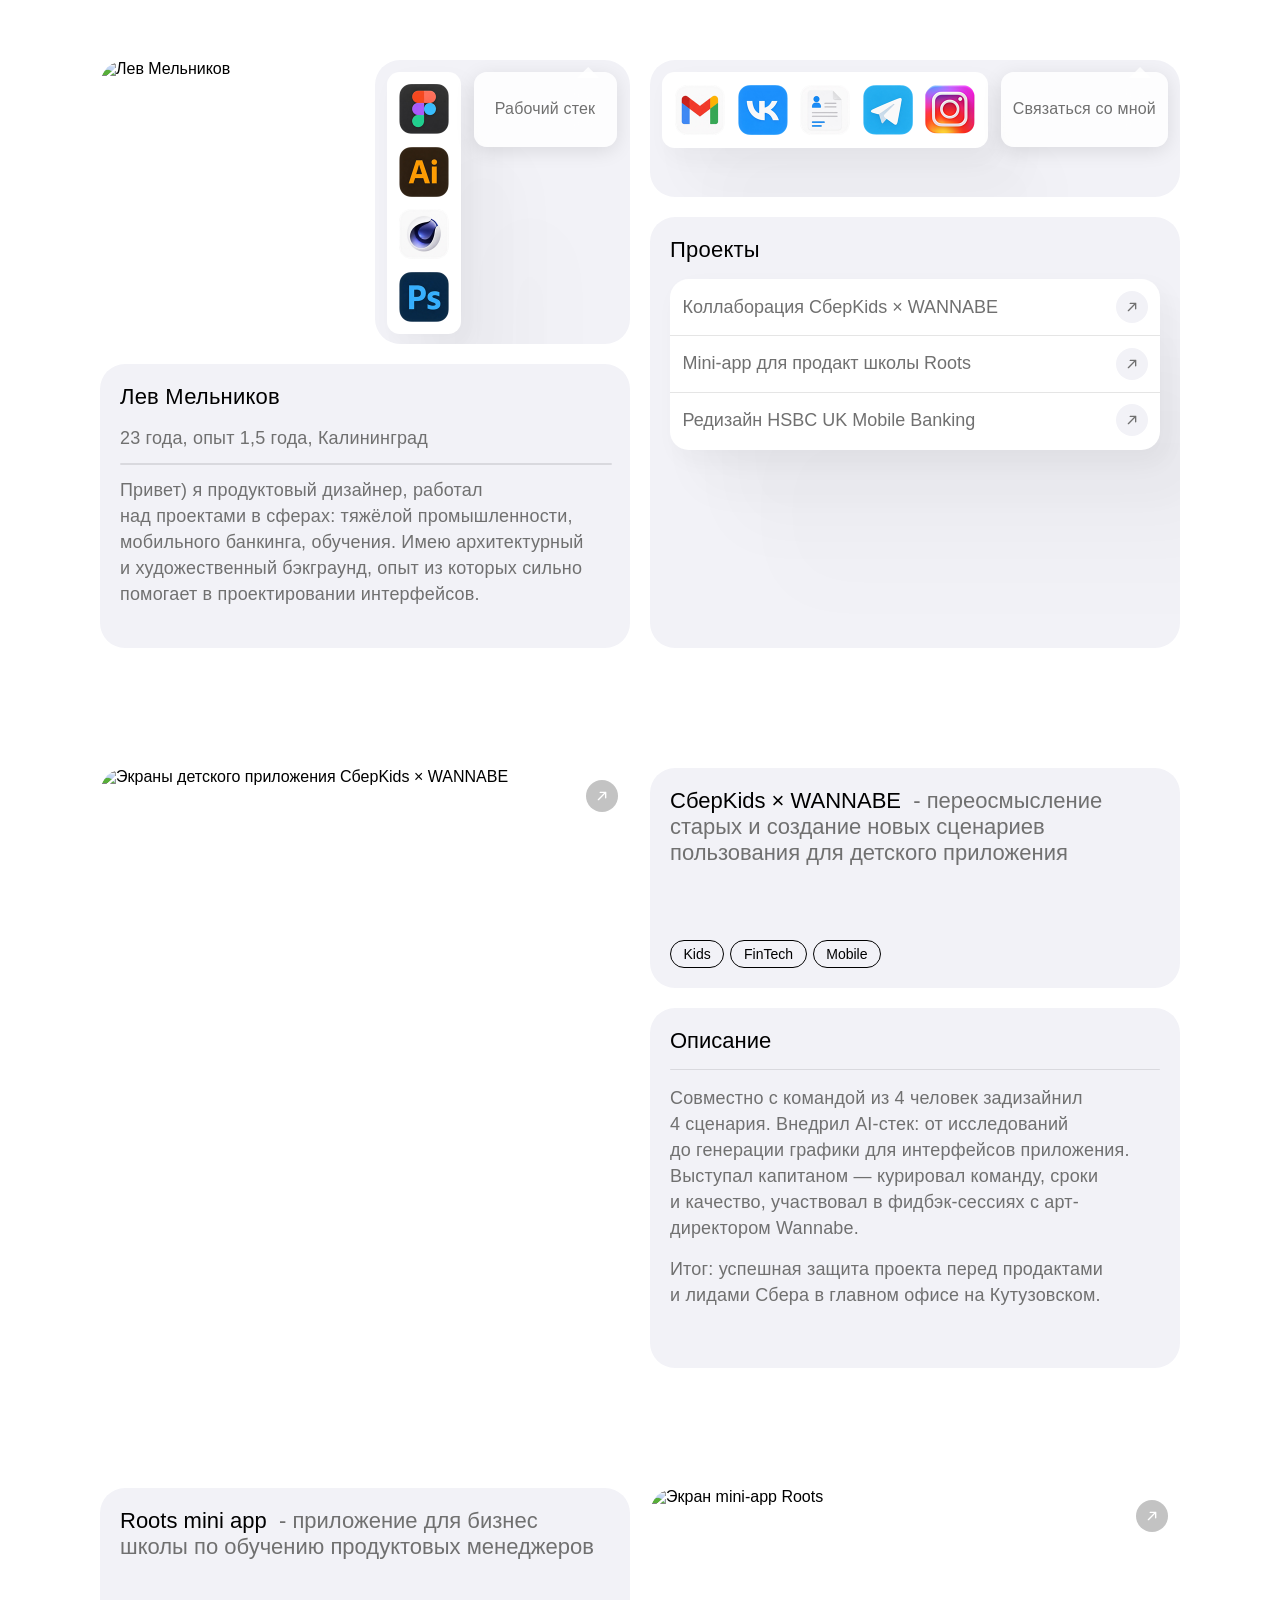
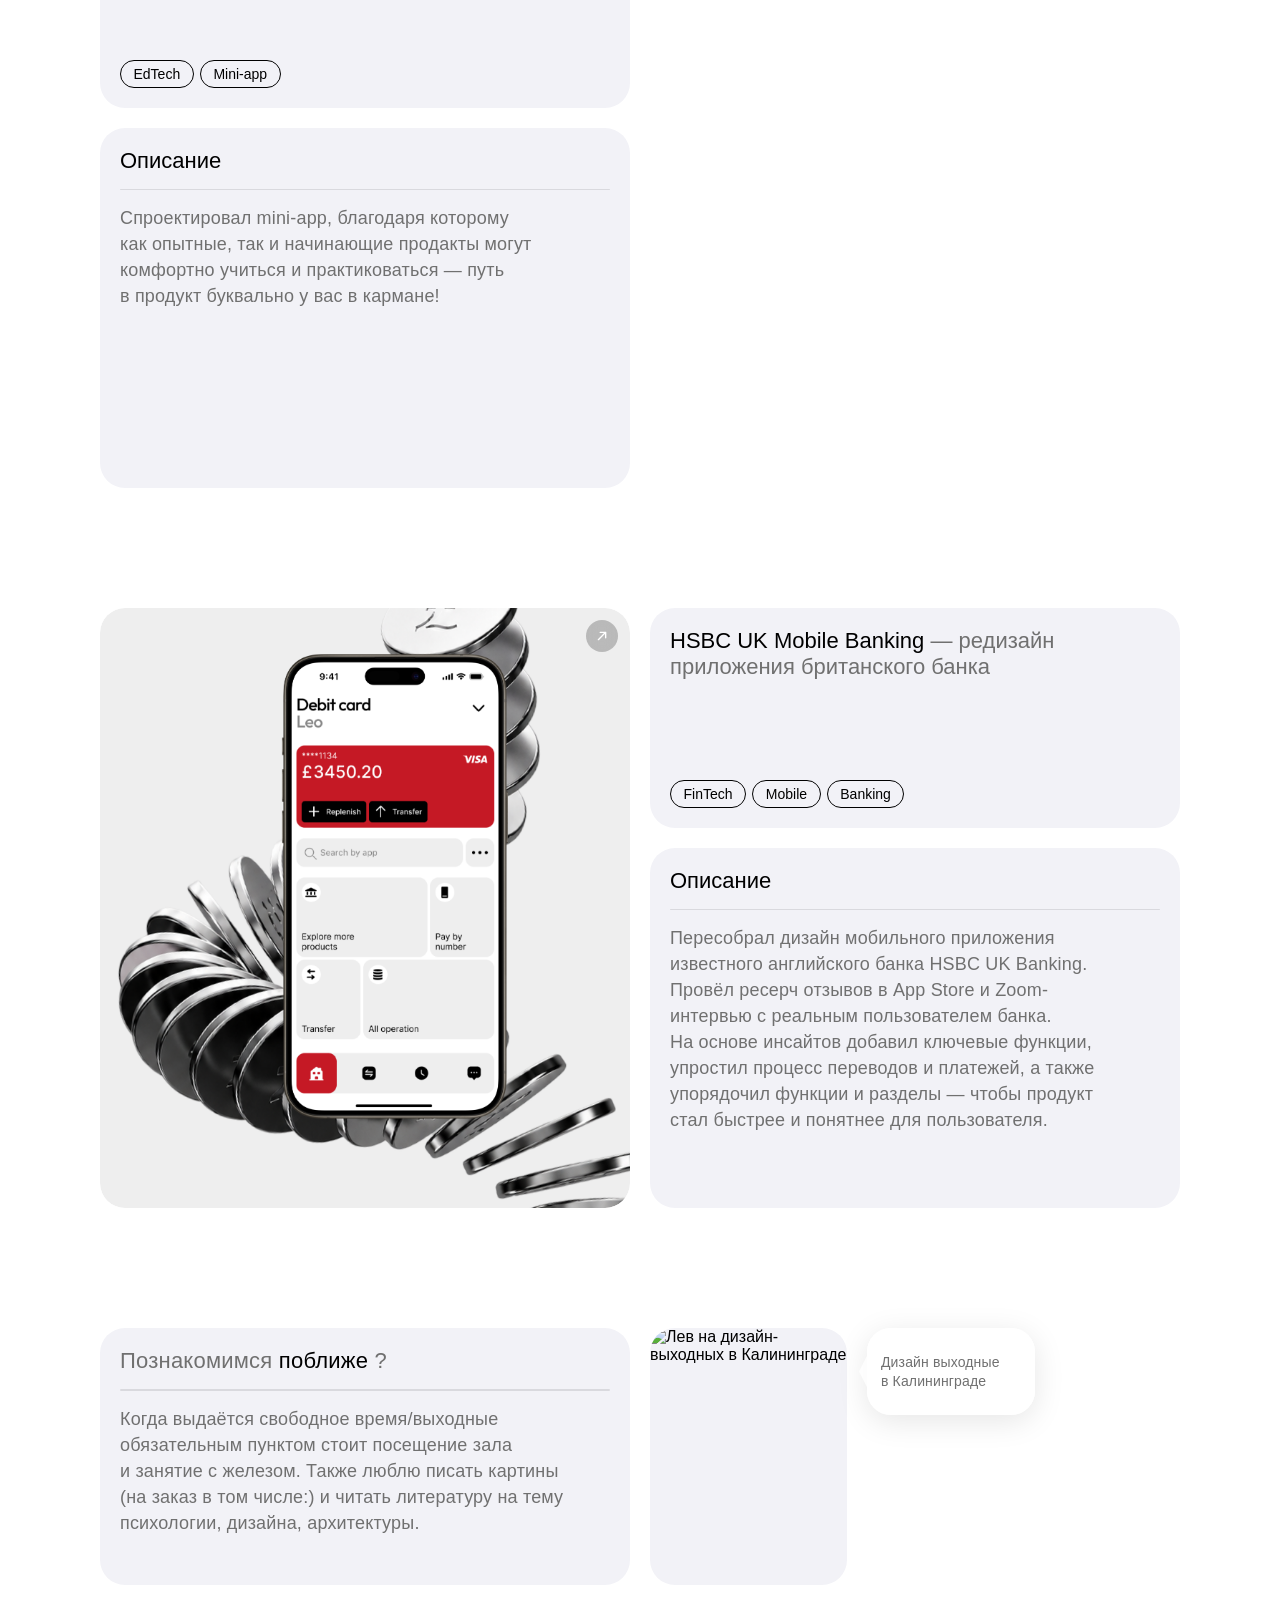
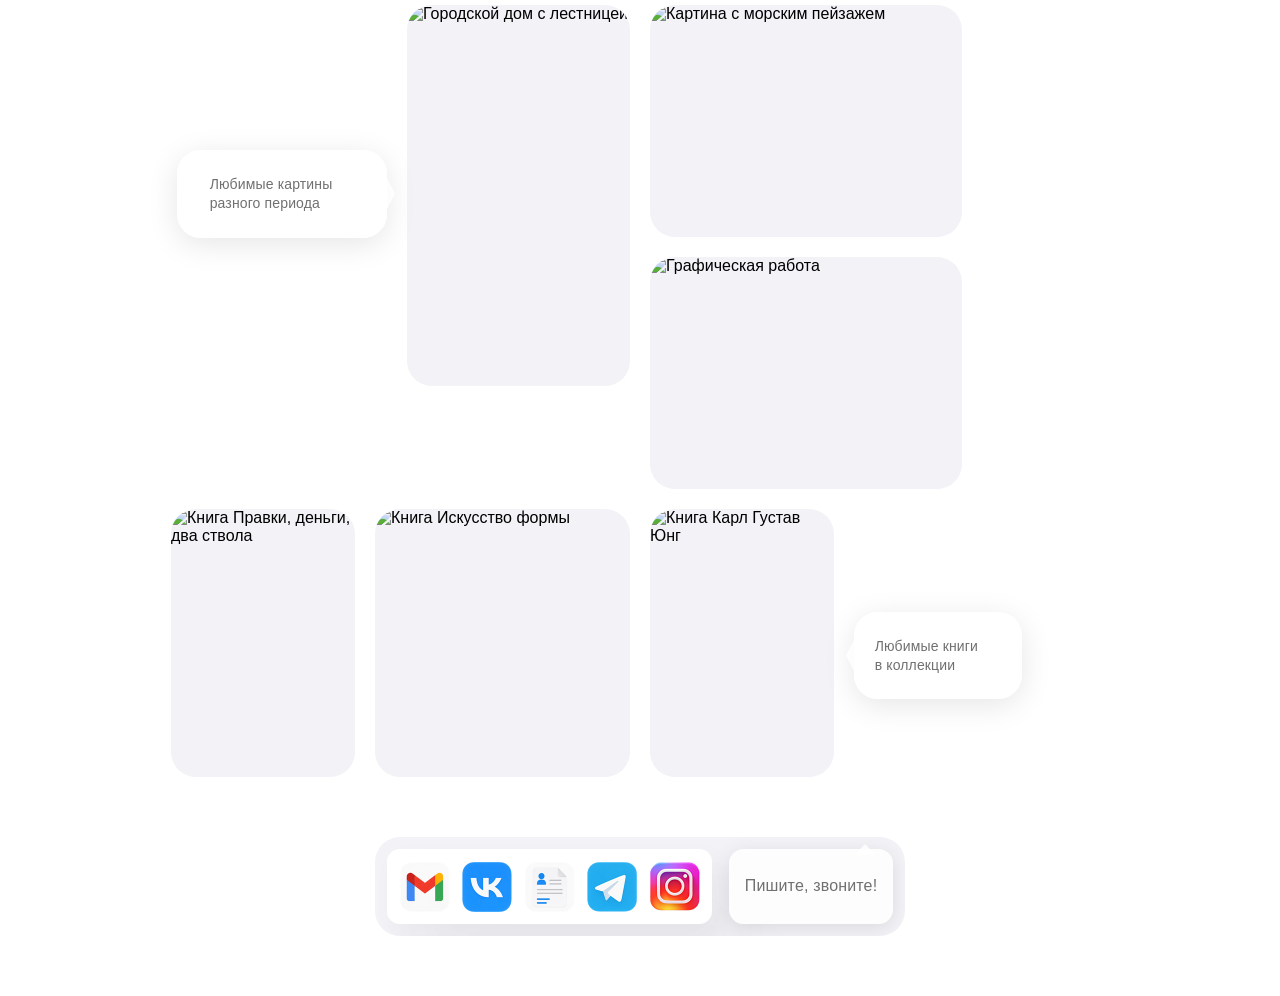
==== commit 4dd3a657: "Add files via upload" ====
--- a/index.html
+++ b/index.html
@@ -4,7 +4,7 @@
     <meta charset="UTF-8" />
     <meta name="viewport" content="width=device-width, initial-scale=1.0" />
     <title>Portfolio</title>
-    <link rel="stylesheet" href="styles.css?v=90" />
+    <link rel="stylesheet" href="styles.css?v=94" />
   </head>
   <body>
     <main class="page-shell">
@@ -226,14 +226,14 @@
 
       <section class="project-block" id="project-hsbc" aria-label="Проект HSBC UK Mobile Banking">
         <a
-          class="project-visual"
+          class="project-visual project-visual-hsbc"
           href="hsbc-project.html"
           aria-label="Открыть проект HSBC UK Mobile Banking"
           target="_blank"
           rel="noopener noreferrer"
         >
           <img
-            src="assets/image%20product%201.png"
+            src="assets/image%20product%201.png?v=2"
             alt="Экран мобильного приложения HSBC UK Mobile Banking"
           />
           <span class="project-open-chip" aria-hidden="true">
--- a/styles.css
+++ b/styles.css
@@ -548,6 +548,11 @@
   inset: 0;
   width: 100%;
   height: 100%;
+}
+
+.project-visual-hsbc > img {
+  object-fit: cover;
+  object-position: 44% center;
 }
 
 .project-open-chip {
@@ -3365,22 +3370,29 @@
 }
 
 .hsbc-research-item {
-  display: flex;
-  gap: max(1.67px, 0.429vw);
-  align-items: flex-start;
+  display: grid;
+  grid-template-columns: max(1.67px, 0.429vw) minmax(0, 1fr);
+  column-gap: max(1.67px, 0.429vw);
+  align-items: start;
+}
+
+.hsbc-research-item::before {
+  content: "";
+  width: max(1.67px, 0.429vw);
+  height: max(1.67px, 0.429vw);
+  margin-top: 0.45em;
+  border-radius: 50%;
+  background: #000;
+  display: block;
 }
 
 .hsbc-research-item img {
-  width: max(1.67px, 0.429vw);
-  height: auto;
-  flex: 0 0 auto;
-  display: block;
-  max-width: none;
+  display: none;
 }
 
 .hsbc-research-item p {
-  flex: 1 1 auto;
   min-width: 0;
+  grid-column: 2;
 }
 
 .hsbc-research-stack {
@@ -3482,8 +3494,9 @@
 }
 
 .hsbc-jtbd-header p {
-  width: 100%;
-  margin: 0;
+  width: calc(100% - max(9.75px, 2.5vw));
+  margin: 0;
+  margin-left: max(9.75px, 2.5vw);
   color: #666;
   font-family: "Inter", "SF Pro Text", -apple-system, BlinkMacSystemFont, "Segoe UI", sans-serif;
   font-size: max(5px, 1.143vw);
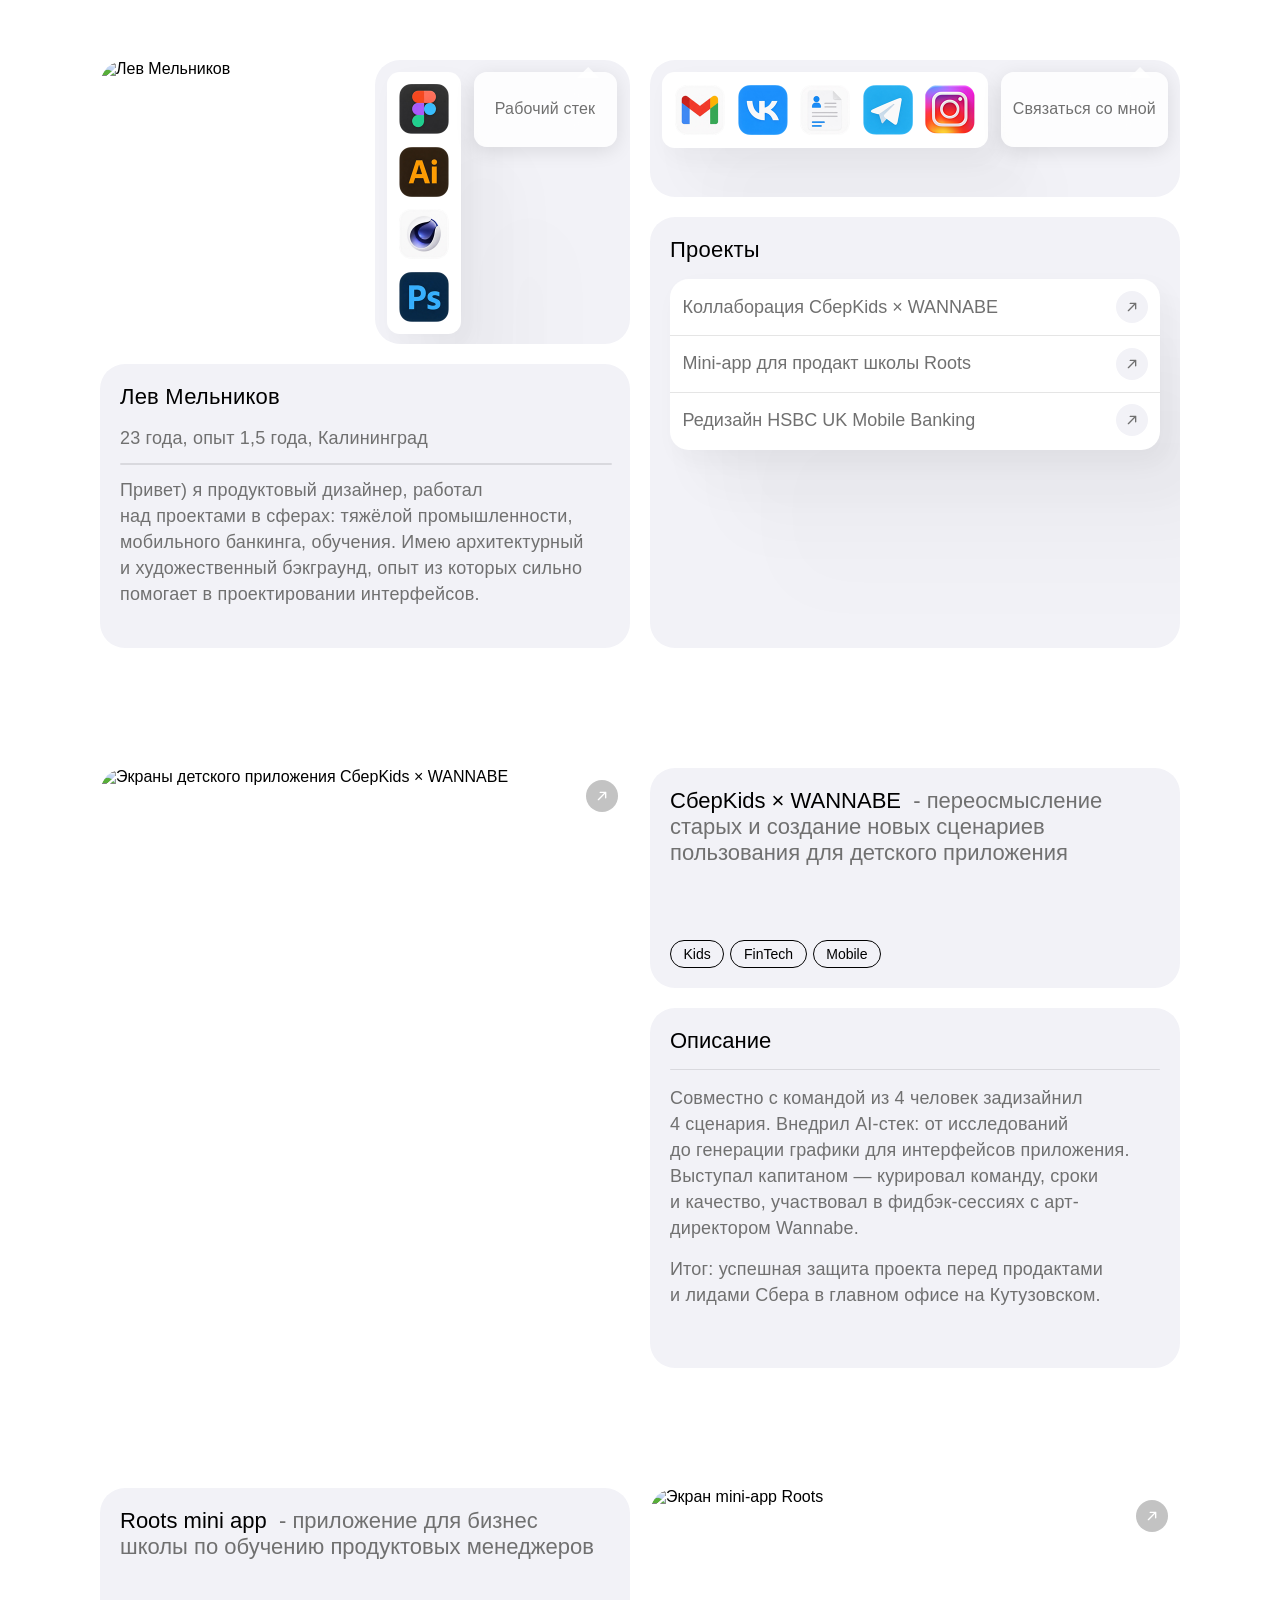
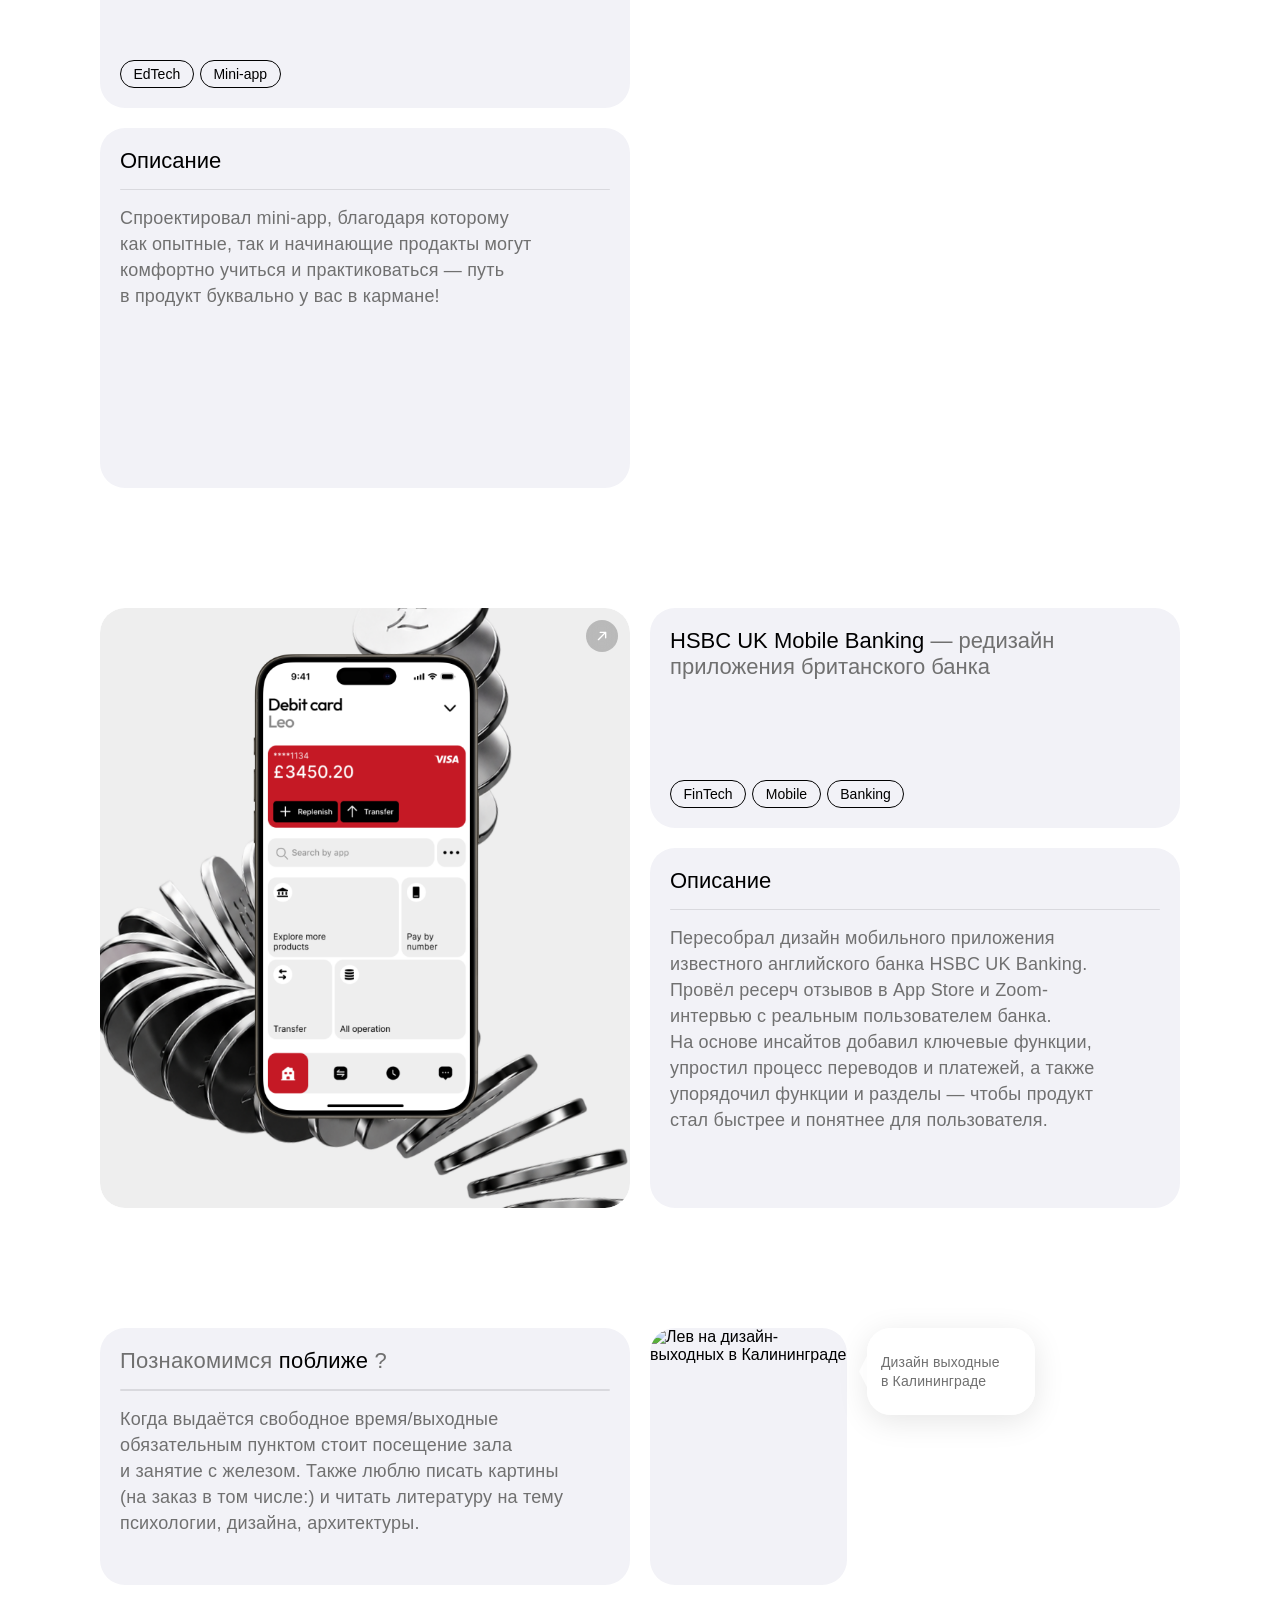
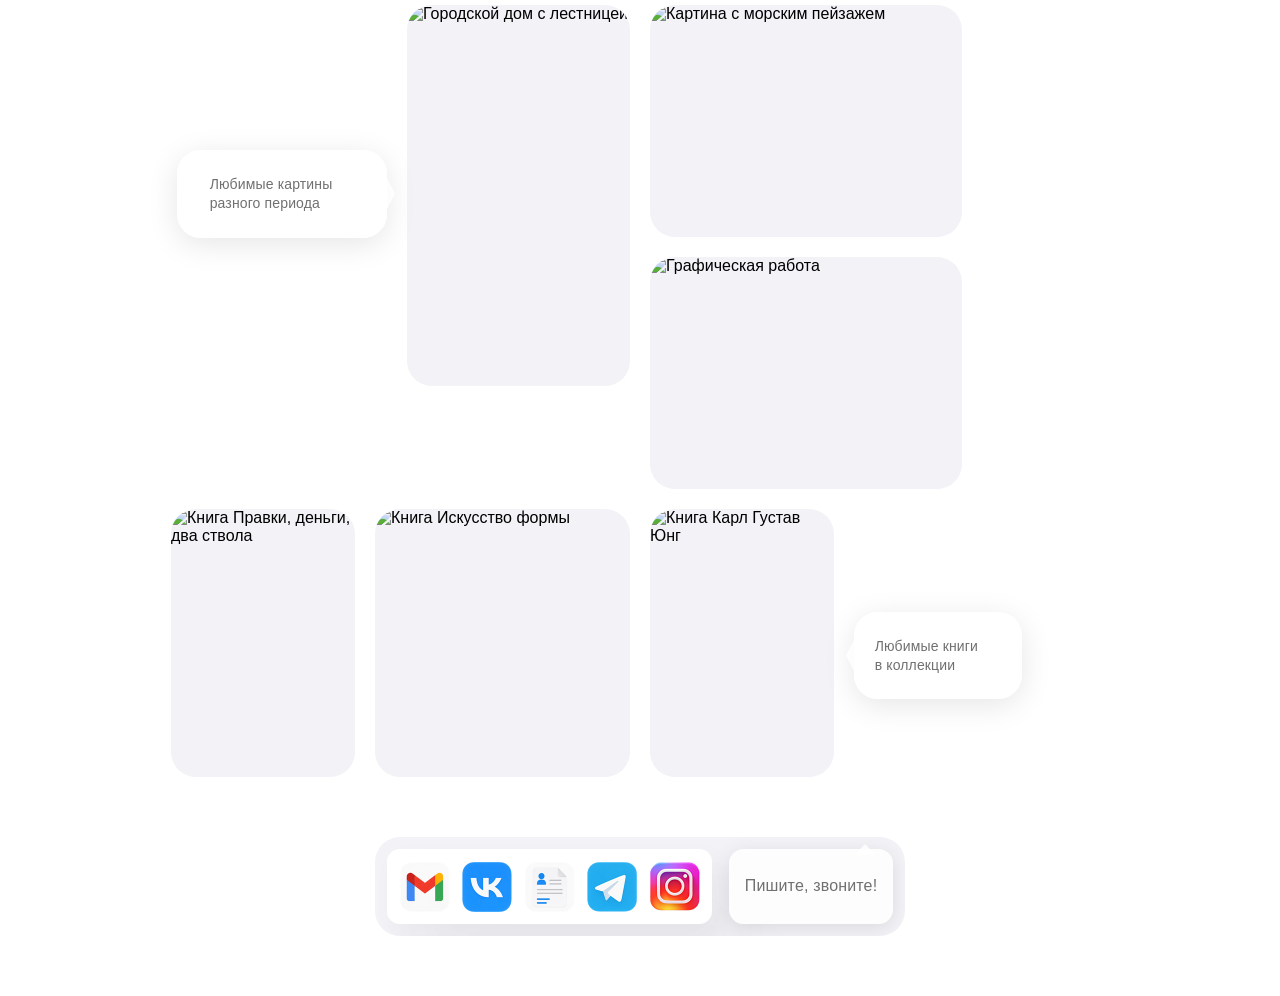
==== commit f02cb323: "Add files via upload" ====
--- a/index.html
+++ b/index.html
@@ -4,7 +4,7 @@
     <meta charset="UTF-8" />
     <meta name="viewport" content="width=device-width, initial-scale=1.0" />
     <title>Portfolio</title>
-    <link rel="stylesheet" href="styles.css?v=94" />
+    <link rel="stylesheet" href="styles.css?v=95" />
   </head>
   <body>
     <main class="page-shell">
--- a/styles.css
+++ b/styles.css
@@ -552,7 +552,7 @@
 
 .project-visual-hsbc > img {
   object-fit: cover;
-  object-position: 44% center;
+  object-position: 50% center;
 }
 
 .project-open-chip {
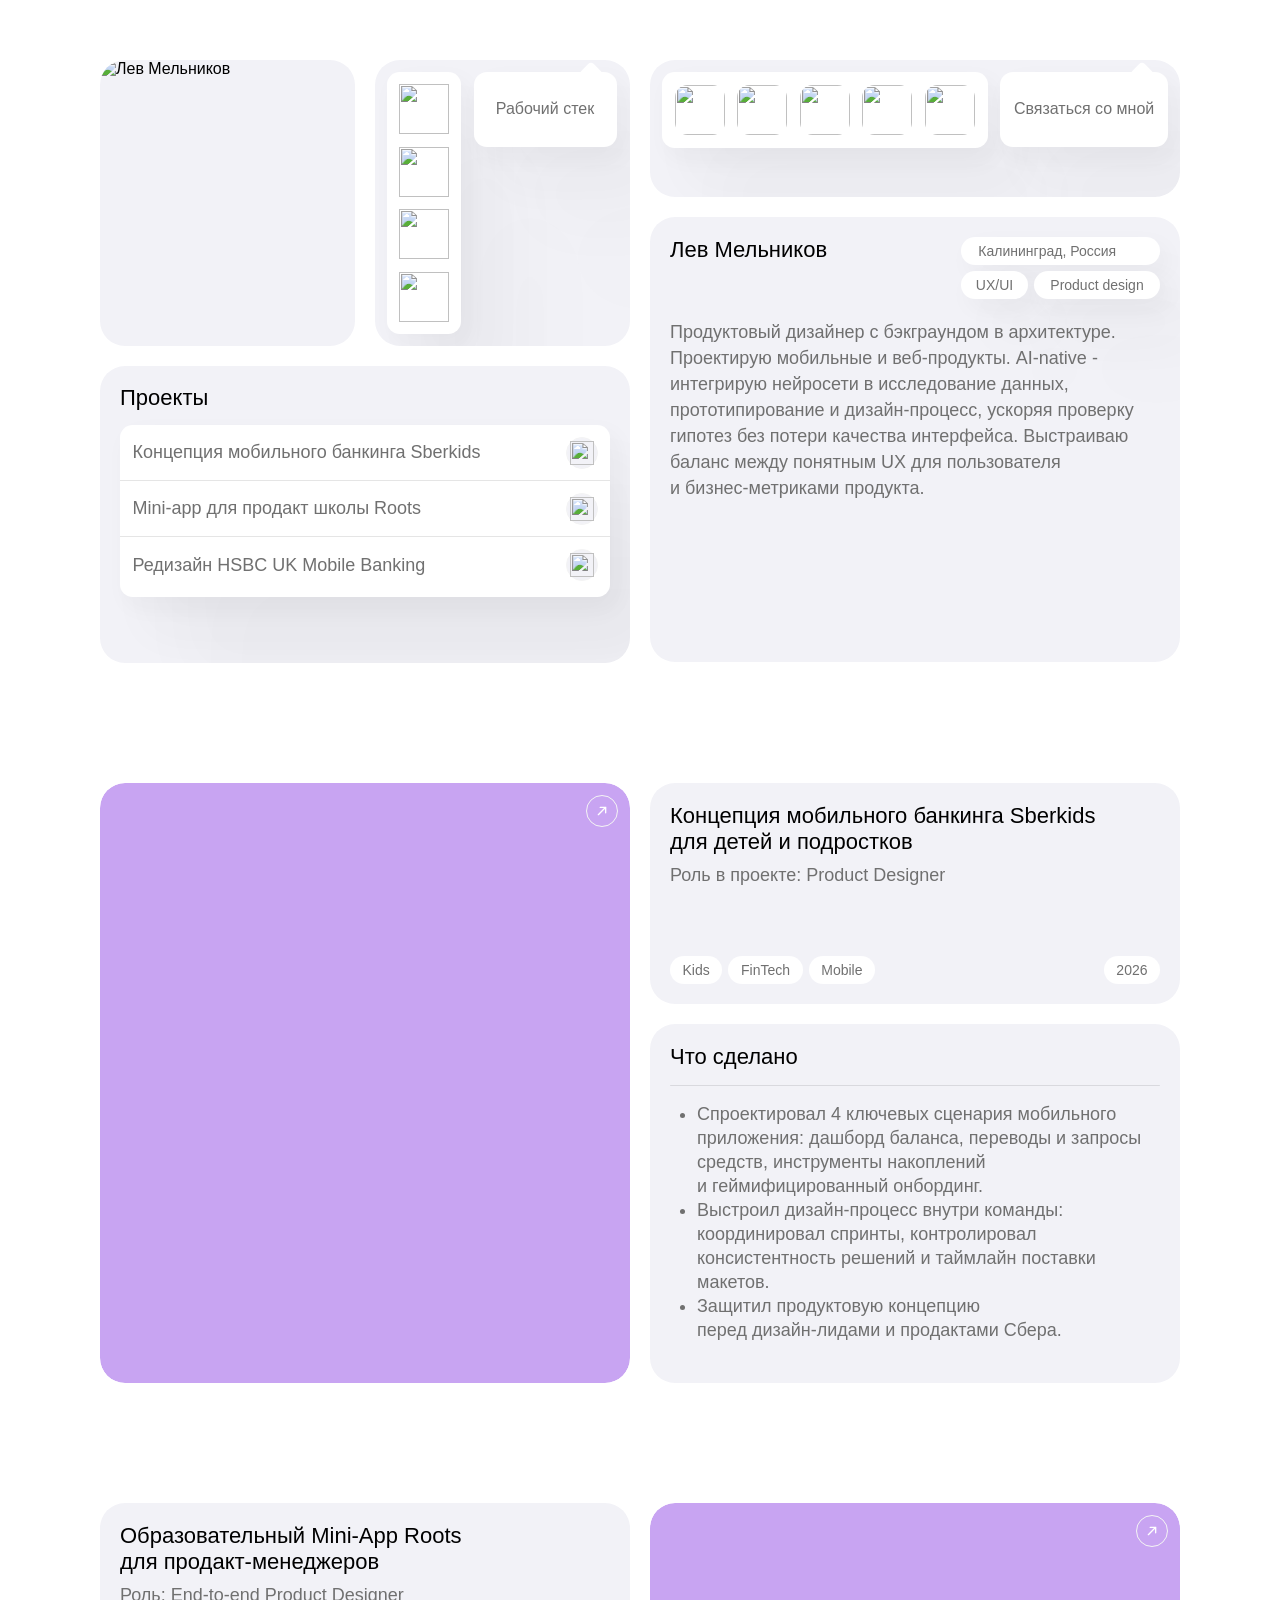
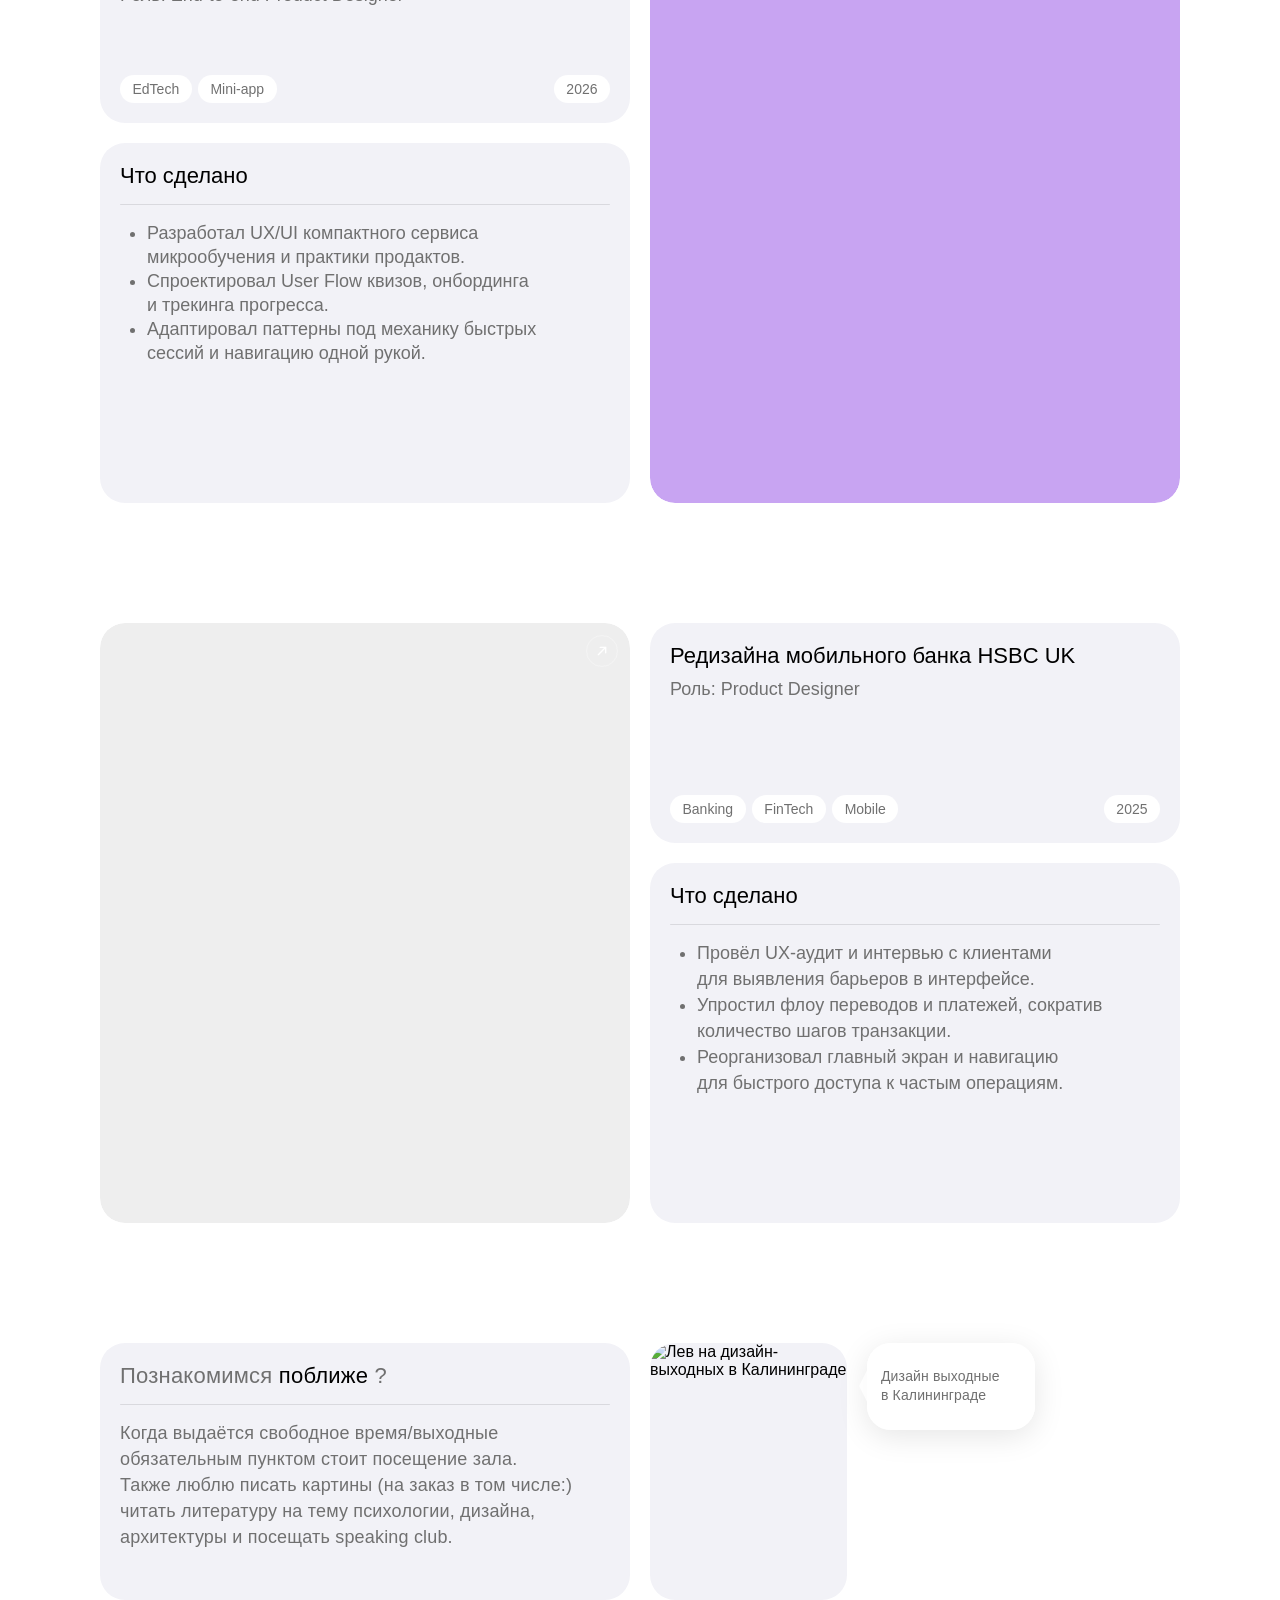
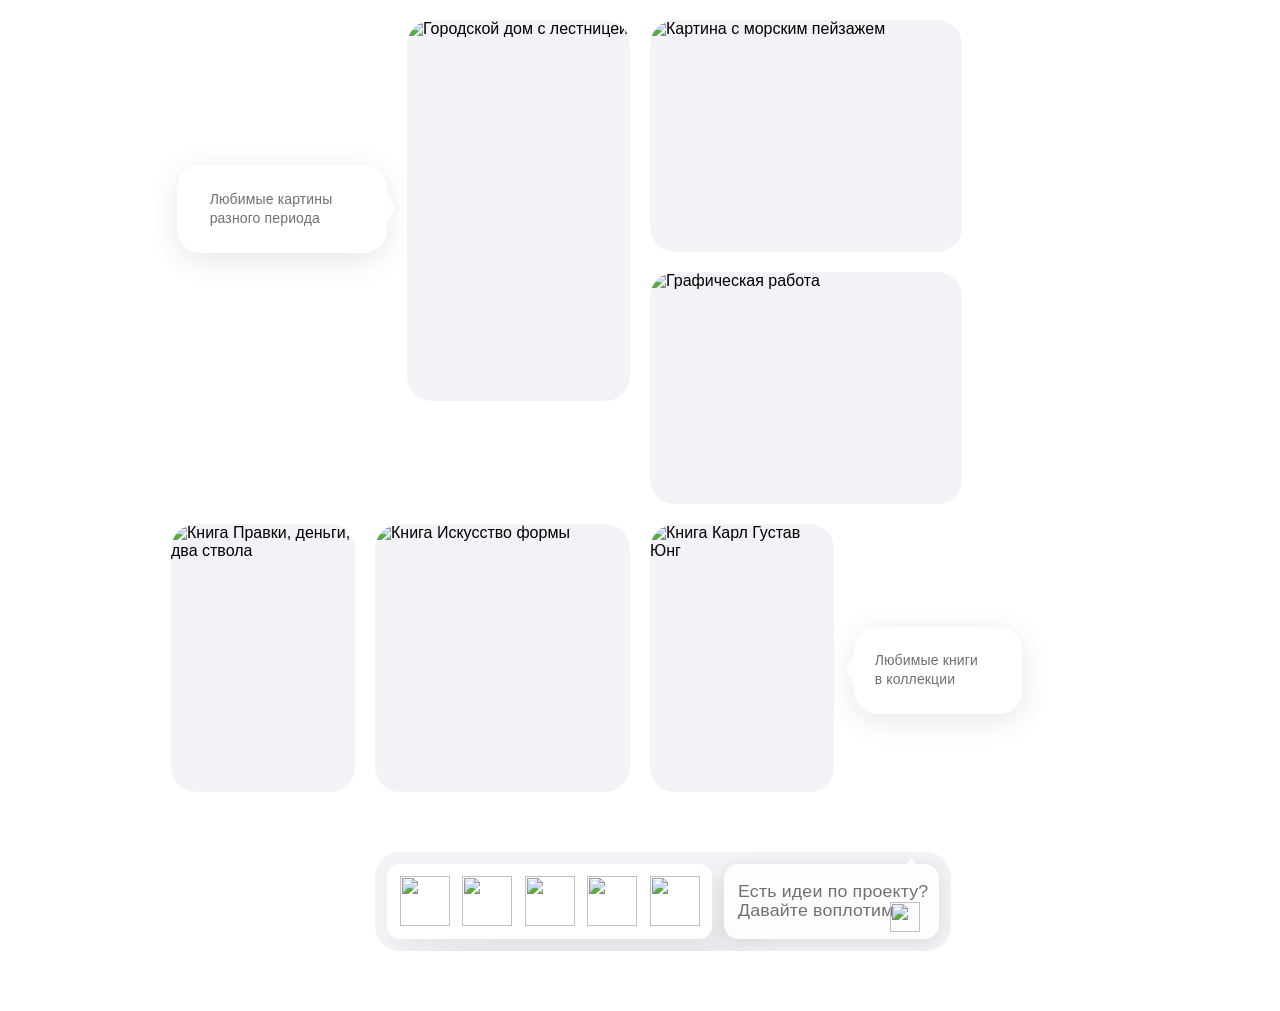
==== commit 36255286: "Add files via upload" ====
--- a/index.html
+++ b/index.html
@@ -4,143 +4,120 @@
     <meta charset="UTF-8" />
     <meta name="viewport" content="width=device-width, initial-scale=1.0" />
     <title>Portfolio</title>
-    <link rel="stylesheet" href="styles.css?v=95" />
+    <link rel="stylesheet" href="styles.css?v=20261012" />
   </head>
   <body>
     <main class="page-shell">
-      <section class="cv-block" aria-label="Главная секция портфолио">
-        <div class="cv-column cv-column-left">
-          <article class="photo-card" aria-label="Фото Льва Мельникова">
-            <div class="photo-frame">
-              <img
-                src="assets/Imagemain.png"
-                alt="Лев Мельников"
-              />
-            </div>
-          </article>
-
-          <article class="soft-card tools-card" aria-label="Рабочий стек">
-            <div class="icon-stack shadow-card">
-              <img class="icon-img" src="[data-uri]" alt="Figma" />
-              <img class="icon-img" src="[data-uri]" alt="Adobe Illustrator" />
-              <img class="icon-img" src="[data-uri]" alt="Cinema 4D" />
-              <img class="icon-img" src="[data-uri]" alt="Adobe Photoshop" />
-            </div>
-            <div class="popover popover-tools">Рабочий стек</div>
-          </article>
-
-          <article class="soft-card bio-card">
-            <h1>Лев Мельников</h1>
-            <div class="bio-content">
-              <p class="bio-meta">23 года, опыт 1,5 года, Калининград</p>
-              <span class="divider" aria-hidden="true"></span>
+      <section class="cv-block cv-block-v2" aria-label="Главная секция портфолио">
+        <div class="cv-main-grid">
+          <div class="cv-left-grid">
+            <article class="home-photo-card" aria-label="Фото Льва Мельникова">
+              <img src="assets/main-v2/portrait-card.jpg" alt="Лев Мельников" />
+            </article>
+
+            <article class="home-stack-card home-work-card" aria-label="Рабочий стек">
+              <div class="home-work-icons shadow-card" aria-hidden="true">
+                <img class="home-work-icon-img" src="assets/icons/figma.png" alt="" />
+                <img class="home-work-icon-img" src="assets/icons/cinema.png" alt="" />
+                <img class="home-work-icon-img" src="assets/icons/ps.png" alt="" />
+                <img class="home-work-icon-img" src="assets/main-v2/after-effects.svg" alt="" />
+              </div>
+              <div class="home-popover home-popover-stack">Рабочий стек</div>
+            </article>
+
+            <article class="home-projects-card">
+              <h2>Проекты</h2>
+              <div class="home-projects-list shadow-card">
+                <a href="#project-wannabe" class="home-project-link">
+                  <span>Концепция мобильного банкинга Sberkids</span>
+                  <span class="home-arrow-chip" aria-hidden="true">
+                    <img src="assets/main-v2/arrow-up.svg" alt="" />
+                  </span>
+                </a>
+                <a href="#project-roots" class="home-project-link">
+                  <span>Mini-app для продакт школы Roots</span>
+                  <span class="home-arrow-chip" aria-hidden="true">
+                    <img src="assets/main-v2/arrow-up.svg" alt="" />
+                  </span>
+                </a>
+                <a href="#project-hsbc" class="home-project-link">
+                  <span>Редизайн HSBC UK Mobile Banking</span>
+                  <span class="home-arrow-chip" aria-hidden="true">
+                    <img src="assets/main-v2/arrow-up.svg" alt="" />
+                  </span>
+                </a>
+              </div>
+            </article>
+          </div>
+
+          <div class="cv-right-grid">
+            <article class="home-social-card" aria-label="Контакты">
+              <div class="home-social-icons shadow-card">
+                <a href="https://mail.google.com/mail/u/1" target="_blank" rel="noopener noreferrer" aria-label="Gmail">
+                  <img class="home-social-icon-img" src="assets/icons/gmail.png" alt="" />
+                </a>
+                <a href="https://vk.com/leonardofrozen2003" target="_blank" rel="noopener noreferrer" aria-label="VK">
+                  <img class="home-social-icon-img" src="assets/icons/vk.png" alt="" />
+                </a>
+                <a href="assets/lev-melnikov-cv.pdf?v=20260720-1" target="_blank" rel="noopener noreferrer" aria-label="CV">
+                  <img class="home-social-icon-img" src="assets/icons/cv.png" alt="" />
+                </a>
+                <a href="https://t.me/LeonardoFrozen" target="_blank" rel="noopener noreferrer" aria-label="Telegram">
+                  <img class="home-social-icon-img" src="assets/icons/telegram.png" alt="" />
+                </a>
+                <a href="https://www.instagram.com/lev_melnikov_/" target="_blank" rel="noopener noreferrer" aria-label="Instagram">
+                  <img class="home-social-icon-img" src="assets/icons/instagram.png" alt="" />
+                </a>
+              </div>
+              <div class="home-popover home-popover-contact">Связаться со мной</div>
+            </article>
+
+            <article class="home-bio-card">
+              <div class="home-bio-header">
+                <div class="home-bio-title-row">
+                  <h1>Лев Мельников</h1>
+                  <div class="home-location-pill">
+                    <span>Калининград, Россия</span>
+                    <span class="home-location-icon" aria-hidden="true">
+                      <img src="assets/main-v2/map-marker.svg" alt="" />
+                    </span>
+                  </div>
+                </div>
+                <div class="home-tags" aria-label="Специализация">
+                  <span>UX/UI</span>
+                  <span>Product design</span>
+                </div>
+              </div>
               <p>
-                Привет) я&nbsp;продуктовый дизайнер, работал над&nbsp;проектами
-                в&nbsp;сферах: тяжёлой промышленности, мобильного банкинга,
-                обучения. Имею архитектурный и&nbsp;художественный бэкграунд,
-                опыт из&nbsp;которых сильно помогает в&nbsp;проектировании
-                интерфейсов.
+                Продуктовый дизайнер с&nbsp;бэкграундом в&nbsp;архитектуре.
+                Проектирую мобильные и&nbsp;веб&#8209;продукты. AI&#8209;native&nbsp;-интегрирую
+                нейросети в&nbsp;исследование данных, прототипирование и&nbsp;дизайн&#8209;процесс,
+                ускоряя проверку гипотез без&nbsp;потери качества интерфейса.
+                Выстраиваю баланс между понятным UX для&nbsp;пользователя и&nbsp;бизнес&#8209;метриками продукта.
               </p>
-            </div>
-          </article>
-        </div>
-
-        <div class="cv-column cv-column-right">
-          <article class="soft-card contacts-card" aria-label="Контакты">
-            <div class="social-row shadow-card">
-              <a
-                class="sprite-icon sprite-gmail"
-                href="https://mail.google.com/mail/u/1"
-                aria-label="Gmail"
-                target="_blank"
-                rel="noopener noreferrer"
-              >
-                <img class="icon-img" src="[data-uri]" alt="" />
-              </a>
-              <a
-                class="sprite-icon sprite-vk"
-                href="https://vk.com/leonardofrozen2003"
-                aria-label="VK"
-                target="_blank"
-                rel="noopener noreferrer"
-              >
-                <img class="icon-img" src="[data-uri]" alt="" />
-              </a>
-              <a
-                class="sprite-icon sprite-cv"
-                href="assets/lev-melnikov-cv.pdf?v=20260720-1"
-                aria-label="CV"
-                target="_blank"
-                rel="noopener noreferrer"
-              >
-                <img class="icon-img" src="[data-uri]" alt="" />
-              </a>
-              <a
-                class="sprite-icon sprite-telegram"
-                href="https://t.me/LeonardoFrozen"
-                aria-label="Telegram"
-                target="_blank"
-                rel="noopener noreferrer"
-              >
-                <img class="icon-img" src="[data-uri]" alt="" />
-              </a>
-              <a
-                class="instagram-icon"
-                href="https://www.instagram.com/leonardo_frozen03?igsh=MW1ka3NqbWczMG00eA%3D%3D&utm_source=qr"
-                aria-label="Instagram"
-                target="_blank"
-                rel="noopener noreferrer"
-              >
-                <img class="icon-img" src="[data-uri]" alt="" />
-              </a>
-            </div>
-            <div class="popover popover-contact">Связаться со мной</div>
-          </article>
-
-          <article class="soft-card projects-card">
-            <h2>Проекты</h2>
-            <div class="projects-list shadow-card">
-              <a href="#project-wannabe" class="project-link">
-                <span>Коллаборация СберKids × WANNABE</span>
-                <span class="arrow-chip" aria-hidden="true">
-                  <svg viewBox="0 0 24 24" focusable="false">
-                    <path d="M8 16L16 8M10 8h6v6" />
-                  </svg>
-                </span>
-              </a>
-              <a href="#project-roots" class="project-link">
-                <span>Mini-app для продакт школы Roots</span>
-                <span class="arrow-chip" aria-hidden="true">
-                  <svg viewBox="0 0 24 24" focusable="false">
-                    <path d="M8 16L16 8M10 8h6v6" />
-                  </svg>
-                </span>
-              </a>
-              <a href="#project-hsbc" class="project-link">
-                <span>Редизайн HSBC UK Mobile Banking</span>
-                <span class="arrow-chip" aria-hidden="true">
-                  <svg viewBox="0 0 24 24" focusable="false">
-                    <path d="M8 16L16 8M10 8h6v6" />
-                  </svg>
-                </span>
-              </a>
-            </div>
-          </article>
+            </article>
+          </div>
         </div>
       </section>
-
-      <section class="project-block" id="project-wannabe" aria-label="Проект СберKids × WANNABE">
+      <section class="project-block project-block-sberkids" id="project-wannabe" aria-label="Концепция мобильного банкинга Sberkids">
         <a
-          class="project-visual project-visual-cropped"
+          class="project-visual project-visual-video"
           href="https://www.behance.net/gallery/248340277/Prodlenka-II-sberKids"
-          aria-label="Открыть проект СберKids × WANNABE"
+          aria-label="Открыть проект Sberkids"
           target="_blank"
           rel="noopener noreferrer"
         >
-          <img
-            src="assets/image%20product%203.png"
-            alt="Экраны детского приложения СберKids × WANNABE"
-          />
+          <video
+            autoplay
+            muted
+            loop
+            playsinline
+            preload="auto"
+            poster="assets/main-v2/sberkids-cover-poster.jpg"
+            aria-label="Анимационная обложка концепции мобильного банкинга Sberkids"
+          >
+            <source src="assets/main-v2/sberkids-cover.mp4?v=6s" type="video/mp4" />
+          </video>
           <span class="project-open-chip" aria-hidden="true">
             <svg viewBox="0 0 24 24" focusable="false">
               <path d="M8 16L16 8M10 8h6v6" />
@@ -149,73 +126,104 @@
         </a>
 
         <div class="project-info-column">
-          <article class="soft-card project-summary-card">
-            <h2>
-              <span>СберKids × WANNABE</span>
-              <span>&nbsp;- переосмысление старых и&nbsp;создание новых сценариев пользования для&nbsp;детского приложения</span>
-            </h2>
-            <div class="project-tags" aria-label="Категории проекта">
-              <span>Kids</span>
-              <span>FinTech</span>
-              <span>Mobile</span>
-            </div>
-          </article>
-
-          <article class="soft-card project-description-card project-description-card-wide">
-            <h2>Описание</h2>
+          <article class="soft-card project-summary-card sberkids-summary-card">
+            <div class="sberkids-summary-header">
+              <h2>
+                Концепция мобильного банкинга Sberkids<br />
+                для&nbsp;детей и&nbsp;подростков
+              </h2>
+              <p>Роль в&nbsp;проекте: Product Designer</p>
+            </div>
+            <div class="sberkids-summary-footer">
+              <div class="project-tags sberkids-tags" aria-label="Категории проекта">
+                <span>Kids</span>
+                <span>FinTech</span>
+                <span>Mobile</span>
+              </div>
+              <span class="sberkids-year">2026</span>
+            </div>
+          </article>
+
+          <article class="soft-card project-description-card sberkids-work-card">
+            <h2>Что сделано</h2>
             <span class="divider" aria-hidden="true"></span>
-            <p>
-              Совместно с&nbsp;командой из&nbsp;4&nbsp;человек задизайнил
-              4&nbsp;сценария. Внедрил AI-стек: от&nbsp;исследований
-              до&nbsp;генерации графики для&nbsp;интерфейсов приложения.
-              Выступал капитаном&nbsp;— курировал команду, сроки
-              и&nbsp;качество, участвовал в&nbsp;фидбэк-сессиях
-              с&nbsp;арт-директором Wannabe.
-            </p>
-            <p>
-              Итог: успешная защита проекта перед&nbsp;продактами
-              и&nbsp;лидами Сбера в&nbsp;главном офисе на&nbsp;Кутузовском.
-            </p>
+            <ul>
+              <li>
+                Спроектировал 4&nbsp;ключевых сценария мобильного приложения:
+                дашборд баланса, переводы и&nbsp;запросы средств, инструменты
+                накоплений и&nbsp;геймифицированный онбординг.
+              </li>
+              <li>
+                Выстроил дизайн&#8209;процесс внутри команды: координировал
+                спринты, контролировал консистентность решений и&nbsp;таймлайн
+                поставки макетов.
+              </li>
+              <li>
+                Защитил продуктовую концепцию перед&nbsp;дизайн&#8209;лидами
+                и&nbsp;продактами Сбера.
+              </li>
+            </ul>
           </article>
         </div>
       </section>
 
-      <section class="project-block project-block-reversed" id="project-roots" aria-label="Проект Roots mini app">
+      <section class="project-block project-block-reversed project-block-roots" id="project-roots" aria-label="Образовательный Mini-App Roots">
         <div class="project-info-column">
-          <article class="soft-card project-summary-card">
-            <h2>
-              <span>Roots mini app</span>
-              <span>&nbsp;- приложение для&nbsp;бизнес школы по&nbsp;обучению продуктовых менеджеров</span>
-            </h2>
-            <div class="project-tags" aria-label="Категории проекта">
-              <span>EdTech</span>
-              <span>Mini-app</span>
-            </div>
-          </article>
-
-          <article class="soft-card project-description-card">
-            <h2>Описание</h2>
+          <article class="soft-card project-summary-card roots-summary-card">
+            <div class="roots-summary-header">
+              <h2>
+                Образовательный Mini-App Roots<br />
+                для&nbsp;продакт-менеджеров
+              </h2>
+              <p>Роль: End-to-end Product Designer</p>
+            </div>
+            <div class="roots-summary-footer">
+              <div class="project-tags roots-tags" aria-label="Категории проекта">
+                <span>EdTech</span>
+                <span>Mini-app</span>
+              </div>
+              <span class="roots-year">2026</span>
+            </div>
+          </article>
+
+          <article class="soft-card project-description-card roots-work-card">
+            <h2>Что сделано</h2>
             <span class="divider" aria-hidden="true"></span>
-            <p>
-              Спроектировал mini-app, благодаря которому как&nbsp;опытные,
-              так&nbsp;и&nbsp;начинающие продакты могут комфортно учиться
-              и&nbsp;практиковаться&nbsp;— путь в&nbsp;продукт буквально
-              у&nbsp;вас в&nbsp;кармане!
-            </p>
+            <ul>
+              <li>
+                Разработал UX/UI компактного сервиса микрообучения
+                и&nbsp;практики продактов.
+              </li>
+              <li>
+                Спроектировал User Flow квизов, онбординга
+                и&nbsp;трекинга прогресса.
+              </li>
+              <li>
+                Адаптировал паттерны под&nbsp;механику быстрых сессий
+                и&nbsp;навигацию одной рукой.
+              </li>
+            </ul>
           </article>
         </div>
 
         <a
-          class="project-visual"
+          class="project-visual project-visual-video"
           href="roots-project.html"
-          aria-label="Открыть проект Roots mini app"
+          aria-label="Открыть проект Roots Mini-App"
           target="_blank"
           rel="noopener noreferrer"
         >
-          <img
-            src="assets/image%20product%202.png"
-            alt="Экран mini-app Roots"
-          />
+          <video
+            autoplay
+            muted
+            loop
+            playsinline
+            preload="auto"
+            poster="assets/main-v2/roots-cover-poster.jpg"
+            aria-label="Анимационная обложка образовательного Mini-App Roots"
+          >
+            <source src="assets/main-v2/roots-cover.mp4?v=5s" type="video/mp4" />
+          </video>
           <span class="project-open-chip" aria-hidden="true">
             <svg viewBox="0 0 24 24" focusable="false">
               <path d="M8 16L16 8M10 8h6v6" />
@@ -224,18 +232,25 @@
         </a>
       </section>
 
-      <section class="project-block" id="project-hsbc" aria-label="Проект HSBC UK Mobile Banking">
+      <section class="project-block project-block-hsbc" id="project-hsbc" aria-label="Редизайн мобильного банка HSBC UK">
         <a
-          class="project-visual project-visual-hsbc"
+          class="project-visual project-visual-video project-visual-hsbc"
           href="hsbc-project.html"
           aria-label="Открыть проект HSBC UK Mobile Banking"
           target="_blank"
           rel="noopener noreferrer"
         >
-          <img
-            src="assets/image%20product%201.png?v=2"
-            alt="Экран мобильного приложения HSBC UK Mobile Banking"
-          />
+          <video
+            autoplay
+            muted
+            loop
+            playsinline
+            preload="auto"
+            poster="assets/main-v2/hsbc-cover-poster.jpg"
+            aria-label="Анимационная обложка редизайна HSBC UK Mobile Banking"
+          >
+            <source src="assets/main-v2/hsbc-cover.mp4?v=6-73s" type="video/mp4" />
+          </video>
           <span class="project-open-chip" aria-hidden="true">
             <svg viewBox="0 0 24 24" focusable="false">
               <path d="M8 16L16 8M10 8h6v6" />
@@ -244,35 +259,43 @@
         </a>
 
         <div class="project-info-column">
-          <article class="soft-card project-summary-card">
-            <h2>
-              <span>HSBC UK Mobile Banking</span>
-              <span> — редизайн приложения британского банка</span>
-            </h2>
-            <div class="project-tags" aria-label="Категории проекта">
-              <span>FinTech</span>
-              <span>Mobile</span>
-              <span>Banking</span>
-            </div>
-          </article>
-
-          <article class="soft-card project-description-card">
-            <h2>Описание</h2>
+          <article class="soft-card project-summary-card hsbc-summary-card">
+            <div class="hsbc-summary-header">
+              <h2>Редизайна мобильного банка HSBC UK</h2>
+              <p>Роль: Product Designer</p>
+            </div>
+            <div class="hsbc-summary-footer">
+              <div class="project-tags hsbc-tags" aria-label="Категории проекта">
+                <span>Banking</span>
+                <span>FinTech</span>
+                <span>Mobile</span>
+              </div>
+              <span class="hsbc-year">2025</span>
+            </div>
+          </article>
+
+          <article class="soft-card project-description-card hsbc-work-card">
+            <h2>Что сделано</h2>
             <span class="divider" aria-hidden="true"></span>
-            <p>
-              Пересобрал дизайн мобильного приложения известного английского
-              банка HSBC UK Banking. Провёл ресерч отзывов в&nbsp;App Store
-              и&nbsp;Zoom-интервью с&nbsp;реальным пользователем банка.
-              На&nbsp;основе инсайтов добавил ключевые функции, упростил
-              процесс переводов и&nbsp;платежей, а&nbsp;также упорядочил
-              функции и&nbsp;разделы&nbsp;— чтобы&nbsp;продукт стал быстрее
-              и&nbsp;понятнее для&nbsp;пользователя.
-            </p>
+            <ul>
+              <li>
+                Провёл UX-аудит и&nbsp;интервью с&nbsp;клиентами
+                для&nbsp;выявления барьеров в&nbsp;интерфейсе.
+              </li>
+              <li>
+                Упростил флоу переводов и&nbsp;платежей, сократив количество
+                шагов транзакции.
+              </li>
+              <li>
+                Реорганизовал главный экран и&nbsp;навигацию для&nbsp;быстрого
+                доступа к&nbsp;частым операциям.
+              </li>
+            </ul>
           </article>
         </div>
       </section>
 
-      <section class="about-block" aria-label="Обо мне">
+      <section class="about-block" id="about" aria-label="Обо мне">
         <article class="soft-card about-text-card">
           <h2>
             <span>Познакомимся </span><span>поближе</span><span> ?</span>
@@ -280,9 +303,9 @@
           <span class="divider" aria-hidden="true"></span>
           <p>
             Когда выдаётся свободное время/выходные обязательным пунктом стоит
-            посещение зала и&nbsp;занятие с&nbsp;железом. Также&nbsp;люблю
-            писать картины (на&nbsp;заказ в&nbsp;том&nbsp;числе:) и&nbsp;читать
-            литературу на&nbsp;тему психологии, дизайна, архитектуры.
+            посещение зала. Также&nbsp;люблю писать картины (на&nbsp;заказ
+            в&nbsp;том&nbsp;числе:) читать литературу на&nbsp;тему психологии,
+            дизайна, архитектуры и&nbsp;посещать speaking club.
           </p>
         </article>
 
@@ -351,7 +374,7 @@
               target="_blank"
               rel="noopener noreferrer"
             >
-              <img class="icon-img" src="[data-uri]" alt="" />
+              <img class="icon-img" src="assets/icons/gmail.png" alt="" />
             </a>
             <a
               class="sprite-icon sprite-vk"
@@ -360,7 +383,7 @@
               target="_blank"
               rel="noopener noreferrer"
             >
-              <img class="icon-img" src="[data-uri]" alt="" />
+              <img class="icon-img" src="assets/icons/gmail.png" alt="" />
             </a>
             <a
               class="sprite-icon sprite-cv"
@@ -369,7 +392,7 @@
               target="_blank"
               rel="noopener noreferrer"
             >
-              <img class="icon-img" src="[data-uri]" alt="" />
+              <img class="icon-img" src="assets/icons/gmail.png" alt="" />
             </a>
             <a
               class="sprite-icon sprite-telegram"
@@ -378,21 +401,30 @@
               target="_blank"
               rel="noopener noreferrer"
             >
-              <img class="icon-img" src="[data-uri]" alt="" />
+              <img class="icon-img" src="assets/icons/gmail.png" alt="" />
             </a>
             <a
               class="instagram-icon"
-              href="https://www.instagram.com/leonardo_frozen03?igsh=MW1ka3NqbWczMG00eA%3D%3D&utm_source=qr"
+              href="https://www.instagram.com/lev_melnikov_/"
               aria-label="Instagram"
               target="_blank"
               rel="noopener noreferrer"
             >
-              <img class="icon-img" src="[data-uri]" alt="" />
+              <img class="icon-img" src="assets/icons/gmail.png" alt="" />
             </a>
           </div>
-          <div class="popover about-contact-popover">Пишите, звоните!</div>
+          <div class="popover about-contact-popover">
+            <p>Есть идеи по&nbsp;проекту?<br />Давайте воплотим</p>
+            <img
+              class="about-contact-stars"
+              src="assets/main-v2/stars.svg"
+              alt=""
+              aria-hidden="true"
+            />
+          </div>
         </div>
       </section>
     </main>
   </body>
 </html>
+
--- a/styles.css
+++ b/styles.css
@@ -544,6 +544,18 @@
   border-radius: var(--card-radius);
 }
 
+.project-visual-video > video {
+  position: absolute;
+  inset: 0;
+  width: 100%;
+  height: 100%;
+  display: block;
+  border-radius: var(--card-radius);
+  object-fit: cover;
+  object-position: center;
+  background: #c8a4f2;
+}
+
 .project-visual-cropped > img {
   inset: 0;
   width: 100%;
@@ -553,6 +565,11 @@
 .project-visual-hsbc > img {
   object-fit: cover;
   object-position: 50% center;
+}
+
+.project-visual-hsbc > video {
+  object-position: center;
+  background: #eee;
 }
 
 .project-open-chip {
@@ -663,6 +680,254 @@
   width: 484px;
 }
 
+.sberkids-summary-card {
+  height: 221px;
+}
+
+.sberkids-summary-header {
+  width: 100%;
+  display: flex;
+  flex-direction: column;
+  gap: 10px;
+}
+
+.sberkids-summary-header h2 {
+  width: 100%;
+}
+
+.sberkids-summary-header p {
+  width: 100%;
+  margin: 0;
+  color: var(--muted);
+  font-size: 18px;
+  font-weight: 400;
+  line-height: normal;
+}
+
+.sberkids-summary-footer {
+  width: 100%;
+  display: flex;
+  align-items: center;
+  justify-content: space-between;
+}
+
+.sberkids-tags span,
+.sberkids-year {
+  border: 0;
+  background: #fff;
+  color: var(--muted);
+}
+
+.sberkids-year {
+  height: 28px;
+  display: inline-flex;
+  align-items: center;
+  justify-content: center;
+  padding: 5px 12.5px;
+  border-radius: 18.75px;
+  font-size: 14px;
+  font-weight: 400;
+  line-height: normal;
+  white-space: nowrap;
+}
+
+.sberkids-work-card {
+  height: 359px;
+  gap: 15.625px;
+}
+
+.sberkids-work-card ul {
+  width: 484px;
+  margin: 0;
+  padding-left: 27px;
+  color: var(--muted);
+  font-size: 18px;
+  font-weight: 300;
+  line-height: 24px;
+  letter-spacing: 0;
+}
+
+.sberkids-work-card li {
+  margin: 0;
+  padding-left: 0;
+}
+
+.project-block-sberkids .project-open-chip {
+  border: 0.64px solid #f4f4f4;
+  background: transparent;
+  color: #fff;
+  backdrop-filter: none;
+  -webkit-backdrop-filter: none;
+}
+
+.project-block-sberkids .project-visual:hover .project-open-chip,
+.project-block-sberkids .project-visual:focus-visible .project-open-chip {
+  border-color: #fff;
+  background: #fff;
+  color: var(--muted);
+}
+
+.roots-summary-header {
+  width: 100%;
+  display: flex;
+  flex-direction: column;
+  gap: 10px;
+}
+
+.roots-summary-header h2 {
+  width: 100%;
+}
+
+.roots-summary-header p {
+  width: 100%;
+  margin: 0;
+  color: var(--muted);
+  font-size: 18px;
+  font-weight: 400;
+  line-height: normal;
+}
+
+.roots-summary-footer {
+  width: 100%;
+  display: flex;
+  align-items: center;
+  justify-content: space-between;
+}
+
+.roots-tags span,
+.roots-year {
+  border: 0;
+  background: #fff;
+  color: var(--muted);
+}
+
+.roots-year {
+  height: 28px;
+  display: inline-flex;
+  align-items: center;
+  justify-content: center;
+  padding: 5px 12.5px;
+  border-radius: 18.75px;
+  font-size: 14px;
+  font-weight: 400;
+  line-height: normal;
+  white-space: nowrap;
+}
+
+.roots-work-card {
+  gap: 15.625px;
+}
+
+.roots-work-card ul {
+  width: 451.25px;
+  margin: 0;
+  padding-left: 27px;
+  color: var(--muted);
+  font-size: 18px;
+  font-weight: 300;
+  line-height: 24px;
+  letter-spacing: 0;
+}
+
+.roots-work-card li {
+  margin: 0;
+  padding-left: 0;
+}
+
+.project-block-roots .project-open-chip {
+  border: 0.64px solid #f4f4f4;
+  background: transparent;
+  color: #fff;
+  backdrop-filter: none;
+  -webkit-backdrop-filter: none;
+}
+
+.project-block-roots .project-visual:hover .project-open-chip,
+.project-block-roots .project-visual:focus-visible .project-open-chip {
+  border-color: #fff;
+  background: #fff;
+  color: var(--muted);
+}
+
+.hsbc-summary-header {
+  width: 100%;
+  height: 83px;
+  display: flex;
+  flex-direction: column;
+  gap: 10px;
+}
+
+.hsbc-summary-header h2 {
+  width: 100%;
+}
+
+.hsbc-summary-header p {
+  width: 100%;
+  margin: 0;
+  color: var(--muted);
+  font-size: 18px;
+  font-weight: 400;
+  line-height: normal;
+}
+
+.hsbc-summary-footer {
+  width: 100%;
+  display: flex;
+  align-items: center;
+  justify-content: space-between;
+}
+
+.hsbc-tags span,
+.hsbc-year {
+  border: 0;
+  background: #fff;
+  color: var(--muted);
+}
+
+.hsbc-year {
+  height: 28px;
+  display: inline-flex;
+  align-items: center;
+  justify-content: center;
+  padding: 5px 12.5px;
+  border-radius: 18.75px;
+  font-size: 14px;
+  font-weight: 400;
+  line-height: normal;
+  white-space: nowrap;
+}
+
+.hsbc-work-card ul {
+  width: 451.25px;
+  margin: 0;
+  padding-left: 27px;
+  color: var(--muted);
+  font-size: 18px;
+  font-weight: 300;
+  line-height: 26px;
+  letter-spacing: 0;
+}
+
+.hsbc-work-card li {
+  margin: 0;
+  padding-left: 0;
+}
+
+.project-block-hsbc .project-open-chip {
+  border: 0.64px solid #f4f4f4;
+  background: transparent;
+  color: #fff;
+  backdrop-filter: none;
+  -webkit-backdrop-filter: none;
+}
+
+.project-block-hsbc .project-visual:hover .project-open-chip,
+.project-block-hsbc .project-visual:focus-visible .project-open-chip {
+  border-color: #fff;
+  background: #fff;
+  color: var(--muted);
+}
+
 @media (min-width: 1241px) {
   .cv-block {
     --home-scale: clamp(1, calc(100vw / 1200px), 1.6);
@@ -846,11 +1111,12 @@
   position: absolute;
   top: 1169px;
   left: 335px;
-  width: 530px;
+  width: 576px;
   height: 99px;
   display: flex;
   align-items: flex-start;
-  justify-content: space-between;
+  justify-content: flex-start;
+  gap: 12px;
   padding: 12px;
 }
 
@@ -877,13 +1143,35 @@
 }
 
 .about-contact-popover {
-  width: 164px;
+  width: 215px;
   height: 75px;
+  display: block;
+  text-align: left;
   border-radius: 14.725px;
 }
 
 .about-contact-popover::before {
   right: 16.93px;
+}
+
+.about-contact-popover p {
+  position: absolute;
+  top: 19px;
+  left: 14px;
+  width: 190px;
+  margin: 0;
+  transform: scaleX(1.11);
+  transform-origin: left top;
+}
+
+.about-contact-stars {
+  position: absolute;
+  top: 38px;
+  left: 166px;
+  width: 30px;
+  height: 30px;
+  object-fit: contain;
+  pointer-events: none;
 }
 
 .case-page {
@@ -5299,7 +5587,7 @@
 
   .about-contact-bar {
     justify-self: center;
-    width: min(100%, 530px);
+    width: min(100%, 576px);
   }
 
   .about-callout {
@@ -6290,3 +6578,507 @@
     height: auto;
   }
 }
+
+/* Main page redesign from Figma */
+.cv-block-v2 {
+  min-height: 722.5px;
+  display: block;
+  padding: 60px;
+}
+
+.cv-main-grid {
+  display: grid;
+  grid-template-columns: 530px 530px;
+  gap: 20px;
+  justify-content: center;
+}
+
+.cv-left-grid {
+  width: 530px;
+  display: grid;
+  grid-template-columns: 255px 255px;
+  grid-template-rows: 285.5px 297px;
+  gap: 20px;
+}
+
+.cv-right-grid {
+  width: 530px;
+  display: flex;
+  flex-direction: column;
+  gap: 20px;
+}
+
+.home-photo-card,
+.home-stack-card,
+.home-projects-card,
+.home-social-card,
+.home-bio-card {
+  overflow: hidden;
+  border-radius: 25px;
+  background: var(--surface);
+}
+
+.home-photo-card {
+  grid-column: 1;
+  grid-row: 1;
+}
+
+.home-photo-card img {
+  display: block;
+  width: 100%;
+  height: 100%;
+  object-fit: cover;
+}
+
+.home-stack-card {
+  grid-column: 2;
+  grid-row: 1;
+  position: relative;
+  display: flex;
+  align-items: flex-start;
+  gap: 12.5px;
+  padding: 12px;
+}
+
+.home-work-icons {
+  width: 74px;
+  height: 261.5px;
+  padding: 12px;
+  display: flex;
+  flex-direction: column;
+  gap: 12.5px;
+  overflow: hidden;
+}
+
+.home-work-icon-img,
+.home-social-icon-img {
+  width: 50px;
+  height: 50px;
+  flex: 0 0 50px;
+  display: block;
+  object-fit: contain;
+}
+
+.home-popover {
+  position: relative;
+  align-self: flex-start;
+  margin-top: 0;
+  width: 143px;
+  height: 75px;
+  display: flex;
+  align-items: center;
+  justify-content: center;
+  padding: 0;
+  border-radius: 13px;
+  background: #fff;
+  color: var(--muted);
+  font-size: 16px;
+  font-weight: 300;
+  line-height: 18.75px;
+  white-space: nowrap;
+  box-shadow: var(--soft-shadow);
+}
+
+.home-popover::before {
+  content: "";
+  position: absolute;
+  left: auto;
+  right: 17px;
+  top: -7px;
+  width: 18px;
+  height: 18px;
+  background: #fff;
+  border-radius: 4px;
+  transform: rotate(45deg);
+}
+
+.home-projects-card {
+  grid-column: 1 / 3;
+  grid-row: 2;
+  padding: 20px;
+}
+
+.home-projects-card h2 {
+  margin: 0 0 15.625px;
+  font-size: 22px;
+  font-weight: 400;
+  line-height: 1.1;
+}
+
+.home-projects-list {
+  height: 171.25px;
+  padding: 0;
+  display: flex;
+  flex-direction: column;
+  justify-content: flex-start;
+  overflow: hidden;
+}
+
+.home-project-link {
+  min-height: 55.9167px;
+  padding: 0 12.5px;
+  display: grid;
+  grid-template-columns: 1fr 32px;
+  gap: 6.25px;
+  align-items: center;
+  border-bottom: 1px solid var(--line);
+  color: var(--muted);
+  font-size: 18px;
+  font-weight: 300;
+  line-height: 25px;
+}
+
+.home-project-link:last-child {
+  border-bottom: 0;
+}
+
+.home-arrow-chip {
+  width: 32px;
+  height: 32px;
+  display: grid;
+  place-items: center;
+  border: 0.64px solid #f4f4f4;
+  border-radius: 50%;
+  background: var(--surface);
+  transition: background-color 180ms ease, border-color 180ms ease,
+    transform 180ms ease;
+}
+
+.home-arrow-chip img {
+  width: 24px;
+  height: 24px;
+  transition: filter 180ms ease;
+}
+
+.home-project-link:hover .home-arrow-chip,
+.home-project-link:focus-visible .home-arrow-chip {
+  border-color: #707070;
+  background: #707070;
+  transform: translateY(-1px);
+}
+
+.home-project-link:hover .home-arrow-chip img,
+.home-project-link:focus-visible .home-arrow-chip img {
+  filter: brightness(0) invert(1);
+}
+
+.home-project-link:focus-visible {
+  outline: 2px solid #707070;
+  outline-offset: -2px;
+}
+
+.home-social-card {
+  height: 137px;
+  padding: 12px;
+  display: flex;
+  align-items: flex-start;
+  gap: 12.5px;
+}
+
+.home-social-icons {
+  width: 326px;
+  height: 76px;
+  padding: 13px;
+  display: flex;
+  gap: 12.5px;
+  overflow: hidden;
+}
+
+.home-social-icons a {
+  width: 50px;
+  height: 50px;
+  display: block;
+  overflow: hidden;
+  border-radius: 12.5px;
+  transition: transform 180ms ease, box-shadow 180ms ease,
+    filter 180ms ease;
+}
+
+.home-social-icons a:hover,
+.home-social-icons a:focus-visible {
+  transform: translateY(-4px);
+  filter: brightness(1.04) saturate(1.06);
+  box-shadow: 0 1.25px 1.25px rgba(0, 0, 0, 0.1),
+    0 4.375px 2.188px rgba(0, 0, 0, 0.09),
+    0 10px 2.813px rgba(0, 0, 0, 0.05),
+    0 17.5px 3.438px rgba(0, 0, 0, 0.01);
+}
+
+.home-social-icons a:focus-visible {
+  outline: 2px solid #707070;
+  outline-offset: 2px;
+}
+
+.home-social-card .home-popover {
+  margin-top: 0;
+  width: 168px;
+}
+
+.home-social-card .home-popover::before {
+  right: 17px;
+}
+
+.home-bio-card {
+  height: 445px;
+  padding: 20px;
+  display: flex;
+  flex-direction: column;
+  gap: 20px;
+  align-items: flex-end;
+}
+
+.home-bio-header {
+  width: 100%;
+  margin: 0;
+  display: flex;
+  flex-direction: column;
+  gap: 6px;
+  align-items: flex-end;
+}
+
+.home-bio-title-row {
+  width: 100%;
+  display: flex;
+  align-items: flex-start;
+  justify-content: space-between;
+  gap: 24px;
+}
+
+.home-bio-card h1 {
+  margin: 0;
+  max-width: none;
+  color: #000;
+  font-size: 22px;
+  font-weight: 400;
+  line-height: 26.25px;
+  letter-spacing: 0;
+  white-space: nowrap;
+}
+
+.home-location-pill,
+.home-tags span {
+  height: 28px;
+  display: inline-flex;
+  align-items: center;
+  justify-content: center;
+  border-radius: 18.75px;
+  background: #fff;
+  color: var(--muted);
+  font-size: 14px;
+  font-weight: 400;
+  line-height: 1;
+  box-shadow: var(--soft-shadow);
+}
+
+.home-location-pill {
+  width: 199.25px;
+  gap: 6.25px;
+  padding: 5px 12.5px;
+}
+
+.home-location-icon {
+  width: 20px;
+  height: 20px;
+  flex: 0 0 20px;
+  display: grid;
+  place-items: center;
+}
+
+.home-location-icon img {
+  width: 11px;
+  height: 15px;
+  display: block;
+  object-fit: contain;
+}
+
+.home-tags {
+  width: 199px;
+  display: flex;
+  gap: 6px;
+  justify-content: stretch;
+}
+
+.home-tags span {
+  padding: 5px 12.5px;
+}
+
+.home-tags span:first-child {
+  flex: 0 0 67px;
+}
+
+.home-tags span:last-child {
+  flex: 0 0 126px;
+}
+
+.home-bio-card p {
+  margin: 0;
+  width: 491px;
+  max-width: 100%;
+  color: var(--muted);
+  font-size: 18px;
+  font-weight: 300;
+  line-height: 26px;
+  letter-spacing: 0;
+}
+
+@media (max-width: 1120px) {
+  .cv-block-v2 {
+    padding: 30px;
+  }
+
+  .cv-main-grid {
+    grid-template-columns: minmax(0, 530px);
+  }
+
+  .cv-left-grid,
+  .cv-right-grid {
+    width: min(100%, 530px);
+    justify-self: center;
+  }
+}
+
+@media (max-width: 620px) {
+  .page-shell {
+    padding: 0;
+  }
+
+  .cv-block-v2 {
+    padding: 30px;
+  }
+
+  .cv-left-grid {
+    grid-template-columns: 1fr;
+    grid-template-rows: auto;
+  }
+
+  .home-photo-card,
+  .home-stack-card,
+  .home-projects-card,
+  .home-social-card,
+  .home-bio-card {
+    grid-column: auto;
+    grid-row: auto;
+  }
+
+  .home-photo-ca